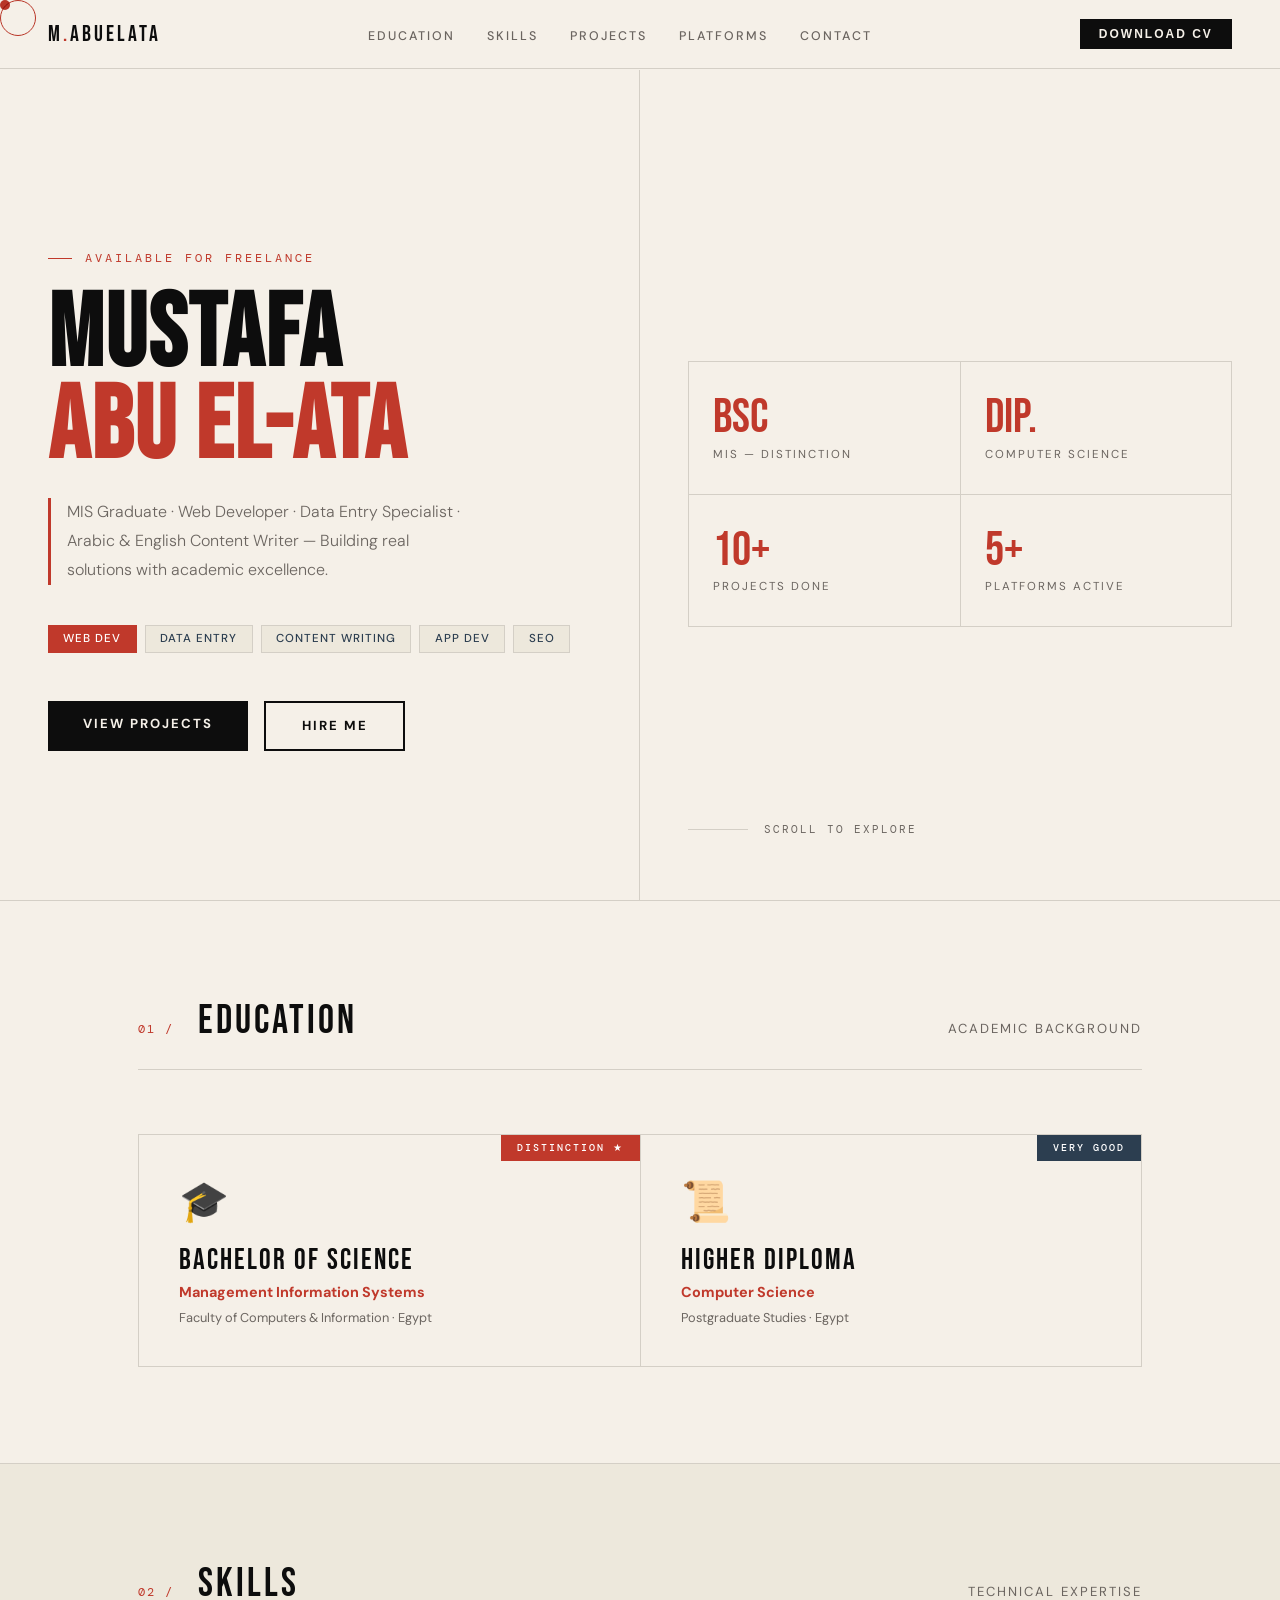
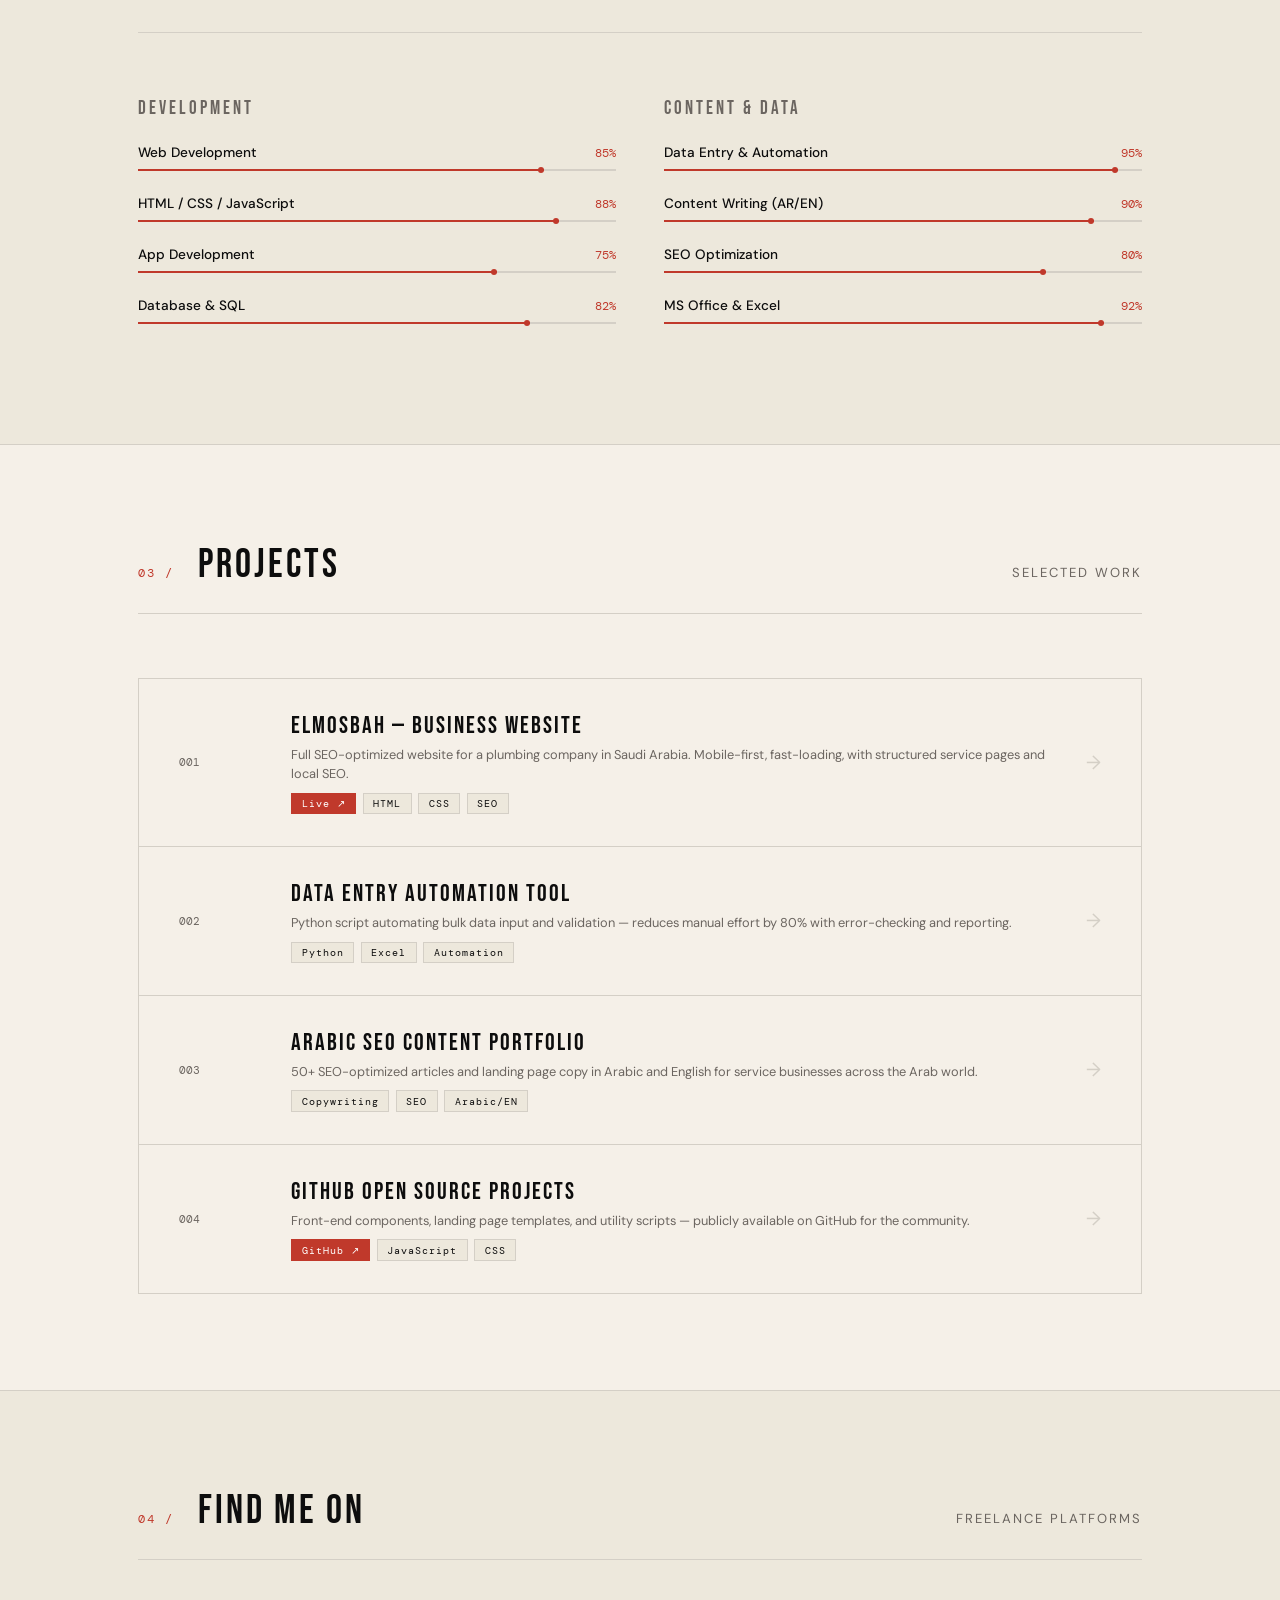
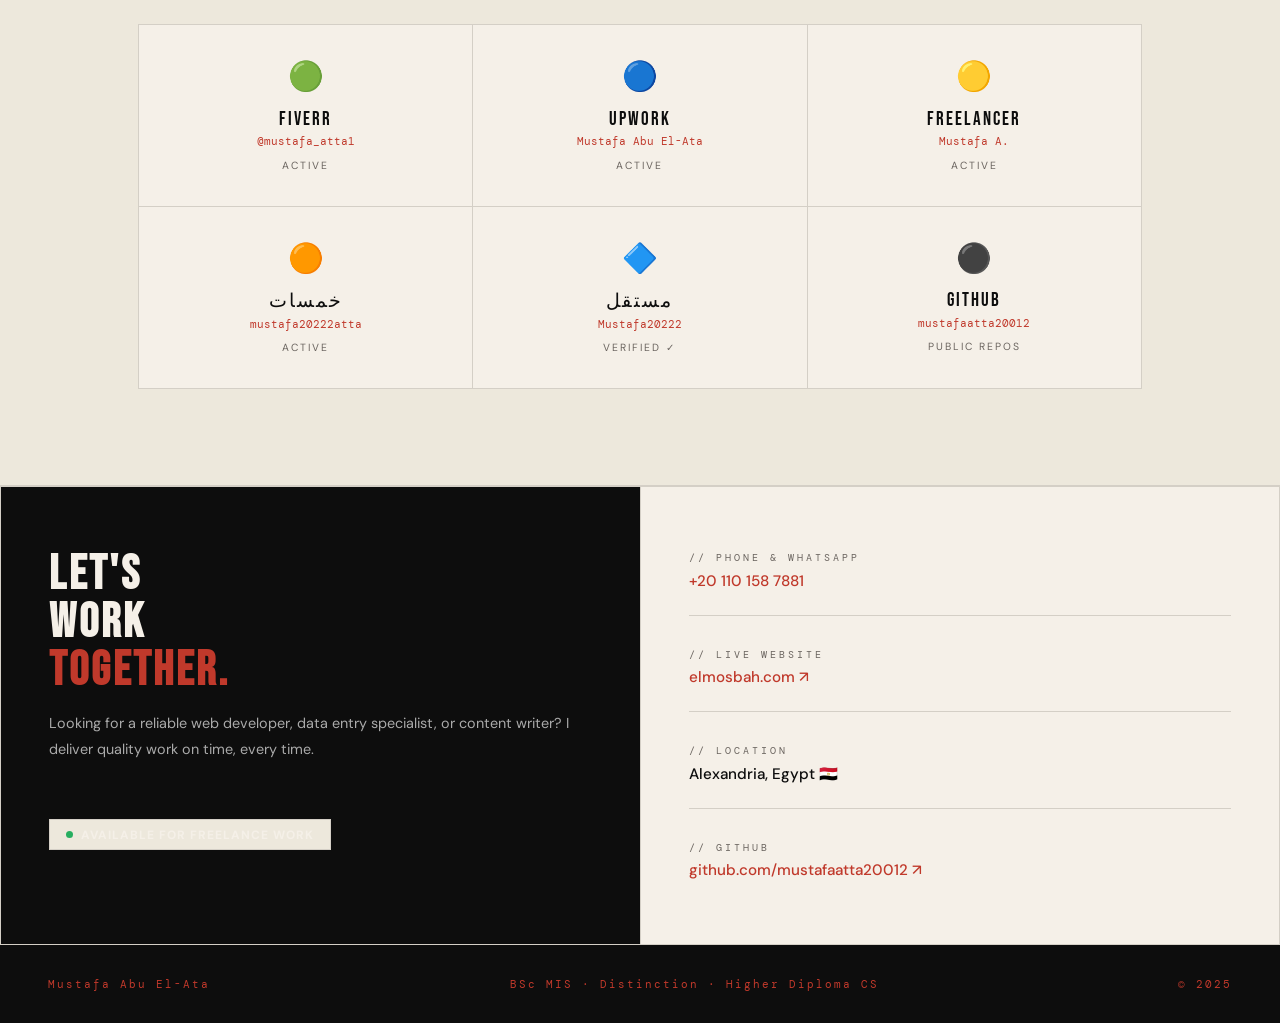
==== index.html @ 9eca4426 "mustafa_portfolio.html" ====
<!DOCTYPE html>
<html lang="en" dir="ltr">
<head>
<meta charset="UTF-8">
<meta name="viewport" content="width=device-width, initial-scale=1.0">
<link href="https://fonts.googleapis.com/css2?family=Bebas+Neue&family=DM+Sans:wght@300;400;500;700&family=DM+Mono:wght@400;500&display=swap" rel="stylesheet">
<style>
*{margin:0;padding:0;box-sizing:border-box}
:root{
  --ink:#0d0d0d;
  --paper:#f5f0e8;
  --cream:#ede8dc;
  --rust:#c0392b;
  --rust-dark:#96281b;
  --gold:#b8860b;
  --steel:#2c3e50;
  --muted:#6b6560;
  --border:#d4cfc6;
  --white:#ffffff;
}
html{scroll-behavior:smooth}
body{font-family:'DM Sans',sans-serif;background:var(--paper);color:var(--ink);cursor:none}

/* CUSTOM CURSOR */
.cursor{position:fixed;width:10px;height:10px;background:var(--rust);border-radius:50%;pointer-events:none;z-index:9999;transition:transform 0.1s;mix-blend-mode:multiply}
.cursor-ring{position:fixed;width:36px;height:36px;border:1.5px solid var(--rust);border-radius:50%;pointer-events:none;z-index:9998;transition:all 0.15s ease;mix-blend-mode:multiply}

/* NAV */
nav{position:fixed;top:0;left:0;right:0;z-index:100;padding:1.2rem 3rem;display:flex;justify-content:space-between;align-items:center;background:rgba(245,240,232,0.95);backdrop-filter:blur(8px);border-bottom:1px solid var(--border)}
.nav-logo{font-family:'Bebas Neue',sans-serif;font-size:1.4rem;letter-spacing:3px;color:var(--ink)}
.nav-logo span{color:var(--rust)}
.nav-links{display:flex;gap:2rem;list-style:none}
.nav-links a{font-size:0.78rem;font-weight:500;text-transform:uppercase;letter-spacing:2px;color:var(--muted);text-decoration:none;transition:color 0.2s}
.nav-links a:hover{color:var(--rust)}
.nav-cta{background:var(--ink);color:var(--paper);padding:0.5rem 1.2rem;font-size:0.75rem;font-weight:700;letter-spacing:2px;text-transform:uppercase;border:none;cursor:none;transition:background 0.2s}
.nav-cta:hover{background:var(--rust)}

/* HERO */
.hero{min-height:100vh;display:grid;grid-template-columns:1fr 1fr;position:relative;padding-top:70px}
.hero-left{padding:6rem 3rem 4rem;display:flex;flex-direction:column;justify-content:center;border-right:1px solid var(--border)}
.hero-eyebrow{font-family:'DM Mono',monospace;font-size:0.72rem;letter-spacing:3px;text-transform:uppercase;color:var(--rust);margin-bottom:1.5rem;display:flex;align-items:center;gap:0.8rem}
.hero-eyebrow::before{content:'';display:inline-block;width:24px;height:1px;background:var(--rust)}
.hero-name{font-family:'Bebas Neue',sans-serif;font-size:clamp(4rem,8vw,7rem);line-height:0.9;letter-spacing:2px;margin-bottom:1.5rem}
.hero-name .last{display:block;color:var(--rust)}
.hero-title{font-size:1rem;font-weight:300;color:var(--muted);line-height:1.8;max-width:420px;margin-bottom:2.5rem;border-left:3px solid var(--rust);padding-left:1rem}
.hero-tags{display:flex;gap:0.5rem;flex-wrap:wrap;margin-bottom:3rem}
.hero-tag-item{padding:0.35rem 0.9rem;border:1px solid var(--border);font-size:0.72rem;font-weight:500;letter-spacing:1px;text-transform:uppercase;color:var(--steel);background:var(--cream)}
.hero-tag-item.active{background:var(--rust);color:#fff;border-color:var(--rust)}
.hero-btns{display:flex;gap:1rem}
.btn-primary{background:var(--ink);color:var(--paper);padding:0.9rem 2.2rem;font-family:'DM Sans',sans-serif;font-weight:700;font-size:0.82rem;letter-spacing:2px;text-transform:uppercase;border:none;cursor:none;transition:all 0.2s;text-decoration:none;display:inline-block}
.btn-primary:hover{background:var(--rust)}
.btn-ghost{background:transparent;color:var(--ink);padding:0.9rem 2.2rem;font-family:'DM Sans',sans-serif;font-weight:700;font-size:0.82rem;letter-spacing:2px;text-transform:uppercase;border:2px solid var(--ink);cursor:none;transition:all 0.2s;text-decoration:none;display:inline-block}
.btn-ghost:hover{border-color:var(--rust);color:var(--rust)}

.hero-right{padding:6rem 3rem 4rem;display:flex;flex-direction:column;justify-content:space-between}
.hero-stats{display:grid;grid-template-columns:1fr 1fr;gap:1px;background:var(--border);border:1px solid var(--border)}
.stat-box{background:var(--paper);padding:2rem 1.5rem}
.stat-box:hover{background:var(--cream)}
.stat-big{font-family:'Bebas Neue',sans-serif;font-size:3rem;color:var(--rust);line-height:1}
.stat-desc{font-size:0.72rem;text-transform:uppercase;letter-spacing:2px;color:var(--muted);margin-top:0.3rem}
.hero-scroll{display:flex;align-items:center;gap:1rem;font-family:'DM Mono',monospace;font-size:0.7rem;letter-spacing:2px;text-transform:uppercase;color:var(--muted)}
.scroll-line{width:60px;height:1px;background:var(--border)}

/* SECTION BASE */
.section{padding:6rem 3rem;max-width:1100px;margin:0 auto}
.sec-header{display:flex;align-items:baseline;gap:1.5rem;margin-bottom:4rem;border-bottom:1px solid var(--border);padding-bottom:1.5rem}
.sec-num{font-family:'DM Mono',monospace;font-size:0.72rem;color:var(--rust);letter-spacing:2px}
.sec-title{font-family:'Bebas Neue',sans-serif;font-size:2.5rem;letter-spacing:3px}
.sec-sub{font-size:0.82rem;color:var(--muted);margin-left:auto;text-transform:uppercase;letter-spacing:2px}

/* EDUCATION */
.edu-row{display:grid;grid-template-columns:1fr 1fr;gap:1px;background:var(--border);border:1px solid var(--border)}
.edu-card{background:var(--paper);padding:2.5rem;position:relative;overflow:hidden;transition:background 0.3s}
.edu-card:hover{background:var(--cream)}
.edu-grade-badge{position:absolute;top:0;right:0;padding:0.4rem 1rem;font-family:'DM Mono',monospace;font-size:0.65rem;font-weight:500;letter-spacing:2px;text-transform:uppercase}
.edu-card.distinction .edu-grade-badge{background:var(--rust);color:#fff}
.edu-card.verygood .edu-grade-badge{background:var(--steel);color:#fff}
.edu-icon-big{font-size:2.5rem;margin-bottom:1rem;display:block}
.edu-degree-title{font-family:'Bebas Neue',sans-serif;font-size:1.8rem;letter-spacing:2px;margin-bottom:0.3rem}
.edu-field-name{color:var(--rust);font-weight:700;font-size:0.9rem;margin-bottom:0.5rem}
.edu-info{font-size:0.8rem;color:var(--muted)}

/* SKILLS */
.skills-container{display:grid;grid-template-columns:1fr 1fr;gap:3rem}
.skill-group-title{font-family:'Bebas Neue',sans-serif;font-size:1.2rem;letter-spacing:3px;color:var(--muted);margin-bottom:1.5rem}
.skill-item{margin-bottom:1.5rem}
.skill-meta{display:flex;justify-content:space-between;align-items:baseline;margin-bottom:0.5rem}
.skill-label{font-size:0.85rem;font-weight:500}
.skill-pct{font-family:'DM Mono',monospace;font-size:0.72rem;color:var(--rust)}
.skill-track{height:2px;background:var(--border);position:relative}
.skill-fill{height:100%;background:var(--rust);position:relative;transform-origin:left}
.skill-fill::after{content:'';position:absolute;right:0;top:50%;transform:translateY(-50%);width:6px;height:6px;background:var(--rust);border-radius:50%}

/* PROJECTS */
.projects-list{display:flex;flex-direction:column;gap:1px;background:var(--border);border:1px solid var(--border)}
.project-row{background:var(--paper);display:grid;grid-template-columns:80px 1fr auto;align-items:center;gap:2rem;padding:2rem 2.5rem;transition:background 0.2s;cursor:none}
.project-row:hover{background:var(--cream)}
.project-num{font-family:'DM Mono',monospace;font-size:0.7rem;color:var(--muted)}
.project-info{}
.project-name{font-family:'Bebas Neue',sans-serif;font-size:1.5rem;letter-spacing:2px;margin-bottom:0.3rem}
.project-desc{font-size:0.8rem;color:var(--muted);line-height:1.5}
.project-chips{display:flex;gap:0.4rem;flex-wrap:wrap;margin-top:0.6rem}
.chip{font-size:0.65rem;padding:0.2rem 0.6rem;background:var(--cream);border:1px solid var(--border);font-family:'DM Mono',monospace;letter-spacing:1px}
.chip.live{background:var(--rust);color:#fff;border-color:var(--rust)}
.project-arrow{font-size:1.2rem;color:var(--border);transition:color 0.2s}
.project-row:hover .project-arrow{color:var(--rust)}

/* PLATFORMS */
.platforms-grid{display:grid;grid-template-columns:repeat(3,1fr);gap:1px;background:var(--border);border:1px solid var(--border)}
.platform-item{background:var(--paper);padding:2rem;text-align:center;text-decoration:none;transition:background 0.2s;display:block}
.platform-item:hover{background:var(--rust)}
.platform-item:hover .platform-name,.platform-item:hover .platform-handle,.platform-item:hover .platform-tag{color:#fff}
.platform-emoji{font-size:1.8rem;display:block;margin-bottom:0.8rem}
.platform-name{font-family:'Bebas Neue',sans-serif;font-size:1.2rem;letter-spacing:2px;display:block;margin-bottom:0.2rem;color:var(--ink);transition:color 0.2s}
.platform-handle{font-family:'DM Mono',monospace;font-size:0.68rem;color:var(--rust);transition:color 0.2s;display:block;margin-bottom:0.3rem}
.platform-tag{font-size:0.65rem;text-transform:uppercase;letter-spacing:2px;color:var(--muted);transition:color 0.2s}

/* CONTACT */
.contact-wrapper{display:grid;grid-template-columns:1fr 1fr;gap:1px;background:var(--border);border:1px solid var(--border)}
.contact-left{background:var(--ink);color:var(--paper);padding:4rem 3rem}
.contact-left h2{font-family:'Bebas Neue',sans-serif;font-size:3rem;letter-spacing:3px;margin-bottom:1rem;line-height:1}
.contact-left h2 span{color:var(--rust)}
.contact-left p{font-size:0.9rem;color:#aaa;line-height:1.8;margin-bottom:2rem}
.contact-right{background:var(--paper);padding:4rem 3rem}
.contact-field{margin-bottom:2rem;border-bottom:1px solid var(--border);padding-bottom:1.5rem}
.contact-key{font-family:'DM Mono',monospace;font-size:0.65rem;letter-spacing:3px;text-transform:uppercase;color:var(--muted);margin-bottom:0.4rem}
.contact-val{font-size:0.95rem;font-weight:500}
.contact-val a{color:var(--rust);text-decoration:none}
.contact-val a:hover{text-decoration:underline}
.avail-badge{display:inline-flex;align-items:center;gap:0.5rem;background:var(--cream);border:1px solid var(--border);padding:0.4rem 1rem;font-size:0.75rem;font-weight:700;text-transform:uppercase;letter-spacing:1px;margin-top:1.5rem}
.avail-dot{width:7px;height:7px;background:#27ae60;border-radius:50%;animation:blink 1.5s infinite}
@keyframes blink{0%,100%{opacity:1}50%{opacity:0.3}}

footer{background:var(--ink);color:var(--paper);padding:2rem 3rem;display:flex;justify-content:space-between;align-items:center;font-family:'DM Mono',monospace;font-size:0.7rem;letter-spacing:2px}
footer span{color:var(--rust)}

/* ANIMATIONS */
@keyframes fadeUp{from{opacity:0;transform:translateY(30px)}to{opacity:1;transform:translateY(0)}}
.hero-eyebrow{animation:fadeUp 0.6s 0.1s both}
.hero-name{animation:fadeUp 0.6s 0.2s both}
.hero-title{animation:fadeUp 0.6s 0.3s both}
.hero-tags{animation:fadeUp 0.6s 0.4s both}
.hero-btns{animation:fadeUp 0.6s 0.5s both}
</style>
</head>
<body>

<div class="cursor" id="cursor"></div>
<div class="cursor-ring" id="cursorRing"></div>

<nav>
  <div class="nav-logo">M<span>.</span>ABUELATA</div>
  <ul class="nav-links">
    <li><a href="#education">Education</a></li>
    <li><a href="#skills">Skills</a></li>
    <li><a href="#projects">Projects</a></li>
    <li><a href="#platforms">Platforms</a></li>
    <li><a href="#contact">Contact</a></li>
  </ul>
  <button class="nav-cta" onclick="sendPrompt('احفظ البورتفوليو كملف HTML جاهز للنشر')">Download CV</button>
</nav>

<!-- HERO -->
<section class="hero" id="about">
  <div class="hero-left">
    <div class="hero-eyebrow">Available for Freelance</div>
    <h1 class="hero-name">
      Mustafa<span class="last">Abu El-Ata</span>
    </h1>
    <p class="hero-title">
      MIS Graduate · Web Developer · Data Entry Specialist · Arabic & English Content Writer — Building real solutions with academic excellence.
    </p>
    <div class="hero-tags">
      <span class="hero-tag-item active">Web Dev</span>
      <span class="hero-tag-item">Data Entry</span>
      <span class="hero-tag-item">Content Writing</span>
      <span class="hero-tag-item">App Dev</span>
      <span class="hero-tag-item">SEO</span>
    </div>
    <div class="hero-btns">
      <a href="#projects" class="btn-primary">View Projects</a>
      <a href="#contact" class="btn-ghost">Hire Me</a>
    </div>
  </div>
  <div class="hero-right">
    <div></div>
    <div class="hero-stats">
      <div class="stat-box">
        <div class="stat-big">BSc</div>
        <div class="stat-desc">MIS — Distinction</div>
      </div>
      <div class="stat-box">
        <div class="stat-big">Dip.</div>
        <div class="stat-desc">Computer Science</div>
      </div>
      <div class="stat-box">
        <div class="stat-big">10+</div>
        <div class="stat-desc">Projects Done</div>
      </div>
      <div class="stat-box">
        <div class="stat-big">5+</div>
        <div class="stat-desc">Platforms Active</div>
      </div>
    </div>
    <div class="hero-scroll">
      <div class="scroll-line"></div>
      Scroll to explore
    </div>
  </div>
</section>

<!-- EDUCATION -->
<div style="border-top:1px solid var(--border)">
<section class="section" id="education">
  <div class="sec-header">
    <span class="sec-num">01 /</span>
    <span class="sec-title">Education</span>
    <span class="sec-sub">Academic Background</span>
  </div>
  <div class="edu-row">
    <div class="edu-card distinction">
      <span class="edu-grade-badge">Distinction ★</span>
      <span class="edu-icon-big">🎓</span>
      <div class="edu-degree-title">Bachelor of Science</div>
      <div class="edu-field-name">Management Information Systems</div>
      <div class="edu-info">Faculty of Computers & Information · Egypt</div>
    </div>
    <div class="edu-card verygood">
      <span class="edu-grade-badge">Very Good</span>
      <span class="edu-icon-big">📜</span>
      <div class="edu-degree-title">Higher Diploma</div>
      <div class="edu-field-name">Computer Science</div>
      <div class="edu-info">Postgraduate Studies · Egypt</div>
    </div>
  </div>
</section>
</div>

<!-- SKILLS -->
<div style="border-top:1px solid var(--border);background:var(--cream)">
<section class="section" id="skills">
  <div class="sec-header">
    <span class="sec-num">02 /</span>
    <span class="sec-title">Skills</span>
    <span class="sec-sub">Technical Expertise</span>
  </div>
  <div class="skills-container">
    <div>
      <div class="skill-group-title">Development</div>
      <div class="skill-item"><div class="skill-meta"><span class="skill-label">Web Development</span><span class="skill-pct">85%</span></div><div class="skill-track"><div class="skill-fill" style="width:85%"></div></div></div>
      <div class="skill-item"><div class="skill-meta"><span class="skill-label">HTML / CSS / JavaScript</span><span class="skill-pct">88%</span></div><div class="skill-track"><div class="skill-fill" style="width:88%"></div></div></div>
      <div class="skill-item"><div class="skill-meta"><span class="skill-label">App Development</span><span class="skill-pct">75%</span></div><div class="skill-track"><div class="skill-fill" style="width:75%"></div></div></div>
      <div class="skill-item"><div class="skill-meta"><span class="skill-label">Database & SQL</span><span class="skill-pct">82%</span></div><div class="skill-track"><div class="skill-fill" style="width:82%"></div></div></div>
    </div>
    <div>
      <div class="skill-group-title">Content & Data</div>
      <div class="skill-item"><div class="skill-meta"><span class="skill-label">Data Entry & Automation</span><span class="skill-pct">95%</span></div><div class="skill-track"><div class="skill-fill" style="width:95%"></div></div></div>
      <div class="skill-item"><div class="skill-meta"><span class="skill-label">Content Writing (AR/EN)</span><span class="skill-pct">90%</span></div><div class="skill-track"><div class="skill-fill" style="width:90%"></div></div></div>
      <div class="skill-item"><div class="skill-meta"><span class="skill-label">SEO Optimization</span><span class="skill-pct">80%</span></div><div class="skill-track"><div class="skill-fill" style="width:80%"></div></div></div>
      <div class="skill-item"><div class="skill-meta"><span class="skill-label">MS Office & Excel</span><span class="skill-pct">92%</span></div><div class="skill-track"><div class="skill-fill" style="width:92%"></div></div></div>
    </div>
  </div>
</section>
</div>

<!-- PROJECTS -->
<div style="border-top:1px solid var(--border)">
<section class="section" id="projects">
  <div class="sec-header">
    <span class="sec-num">03 /</span>
    <span class="sec-title">Projects</span>
    <span class="sec-sub">Selected Work</span>
  </div>
  <div class="projects-list">
    <div class="project-row">
      <span class="project-num">001</span>
      <div class="project-info">
        <div class="project-name">ElMosbah — Business Website</div>
        <div class="project-desc">Full SEO-optimized website for a plumbing company in Saudi Arabia. Mobile-first, fast-loading, with structured service pages and local SEO.</div>
        <div class="project-chips"><span class="chip live">Live ↗</span><span class="chip">HTML</span><span class="chip">CSS</span><span class="chip">SEO</span></div>
      </div>
      <span class="project-arrow">→</span>
    </div>
    <div class="project-row">
      <span class="project-num">002</span>
      <div class="project-info">
        <div class="project-name">Data Entry Automation Tool</div>
        <div class="project-desc">Python script automating bulk data input and validation — reduces manual effort by 80% with error-checking and reporting.</div>
        <div class="project-chips"><span class="chip">Python</span><span class="chip">Excel</span><span class="chip">Automation</span></div>
      </div>
      <span class="project-arrow">→</span>
    </div>
    <div class="project-row">
      <span class="project-num">003</span>
      <div class="project-info">
        <div class="project-name">Arabic SEO Content Portfolio</div>
        <div class="project-desc">50+ SEO-optimized articles and landing page copy in Arabic and English for service businesses across the Arab world.</div>
        <div class="project-chips"><span class="chip">Copywriting</span><span class="chip">SEO</span><span class="chip">Arabic/EN</span></div>
      </div>
      <span class="project-arrow">→</span>
    </div>
    <div class="project-row">
      <span class="project-num">004</span>
      <div class="project-info">
        <div class="project-name">GitHub Open Source Projects</div>
        <div class="project-desc">Front-end components, landing page templates, and utility scripts — publicly available on GitHub for the community.</div>
        <div class="project-chips"><span class="chip live">GitHub ↗</span><span class="chip">JavaScript</span><span class="chip">CSS</span></div>
      </div>
      <span class="project-arrow">→</span>
    </div>
  </div>
</section>
</div>

<!-- PLATFORMS -->
<div style="border-top:1px solid var(--border);background:var(--cream)">
<section class="section" id="platforms">
  <div class="sec-header">
    <span class="sec-num">04 /</span>
    <span class="sec-title">Find Me On</span>
    <span class="sec-sub">Freelance Platforms</span>
  </div>
  <div class="platforms-grid">
    <a href="https://www.fiverr.com/mustafa_atta1" target="_blank" class="platform-item">
      <span class="platform-emoji">🟢</span>
      <span class="platform-name">Fiverr</span>
      <span class="platform-handle">@mustafa_atta1</span>
      <span class="platform-tag">Active</span>
    </a>
    <a href="https://www.upwork.com" target="_blank" class="platform-item">
      <span class="platform-emoji">🔵</span>
      <span class="platform-name">Upwork</span>
      <span class="platform-handle">Mustafa Abu El-Ata</span>
      <span class="platform-tag">Active</span>
    </a>
    <a href="https://www.freelancer.com" target="_blank" class="platform-item">
      <span class="platform-emoji">🟡</span>
      <span class="platform-name">Freelancer</span>
      <span class="platform-handle">Mustafa A.</span>
      <span class="platform-tag">Active</span>
    </a>
    <a href="https://khamsat.com/user/mustafa20222atta" target="_blank" class="platform-item">
      <span class="platform-emoji">🟠</span>
      <span class="platform-name">خمسات</span>
      <span class="platform-handle">mustafa20222atta</span>
      <span class="platform-tag">Active</span>
    </a>
    <a href="https://mostaql.com/u/Mustafa20222" target="_blank" class="platform-item">
      <span class="platform-emoji">🔷</span>
      <span class="platform-name">مستقل</span>
      <span class="platform-handle">Mustafa20222</span>
      <span class="platform-tag">Verified ✓</span>
    </a>
    <a href="https://github.com/mustafaatta20012" target="_blank" class="platform-item">
      <span class="platform-emoji">⚫</span>
      <span class="platform-name">GitHub</span>
      <span class="platform-handle">mustafaatta20012</span>
      <span class="platform-tag">Public Repos</span>
    </a>
  </div>
</section>
</div>

<!-- CONTACT -->
<div style="border-top:1px solid var(--border)" id="contact">
  <div class="contact-wrapper">
    <div class="contact-left">
      <h2>Let's<br>Work<br><span>Together.</span></h2>
      <p>Looking for a reliable web developer, data entry specialist, or content writer? I deliver quality work on time, every time.</p>
      <div class="avail-badge"><span class="avail-dot"></span> Available for freelance work</div>
    </div>
    <div class="contact-right">
      <div class="contact-field">
        <div class="contact-key">// Phone & WhatsApp</div>
        <div class="contact-val"><a href="tel:+201101587881">+20 110 158 7881</a></div>
      </div>
      <div class="contact-field">
        <div class="contact-key">// Live Website</div>
        <div class="contact-val"><a href="https://elmosbah.com" target="_blank">elmosbah.com ↗</a></div>
      </div>
      <div class="contact-field">
        <div class="contact-key">// Location</div>
        <div class="contact-val">Alexandria, Egypt 🇪🇬</div>
      </div>
      <div class="contact-field" style="border:none;margin-bottom:0;padding-bottom:0">
        <div class="contact-key">// GitHub</div>
        <div class="contact-val"><a href="https://github.com/mustafaatta20012" target="_blank">github.com/mustafaatta20012 ↗</a></div>
      </div>
    </div>
  </div>
</div>

<footer>
  <span>Mustafa Abu El-Ata</span>
  <span>BSc MIS <span style="color:var(--rust)">·</span> Distinction <span style="color:var(--rust)">·</span> Higher Diploma CS</span>
  <span>© 2025</span>
</footer>

<script>
const cursor = document.getElementById('cursor');
const ring = document.getElementById('cursorRing');
document.addEventListener('mousemove', e => {
  cursor.style.left = e.clientX - 5 + 'px';
  cursor.style.top = e.clientY - 5 + 'px';
  ring.style.left = e.clientX - 18 + 'px';
  ring.style.top = e.clientY - 18 + 'px';
});
document.querySelectorAll('a,button,.project-row,.platform-item,.edu-card').forEach(el => {
  el.addEventListener('mouseenter', () => {
    cursor.style.transform = 'scale(2)';
    ring.style.transform = 'scale(1.5)';
    ring.style.borderColor = 'var(--rust)';
  });
  el.addEventListener('mouseleave', () => {
    cursor.style.transform = 'scale(1)';
    ring.style.transform = 'scale(1)';
    ring.style.borderColor = 'var(--rust)';
  });
});
</script>
</body>
</html>
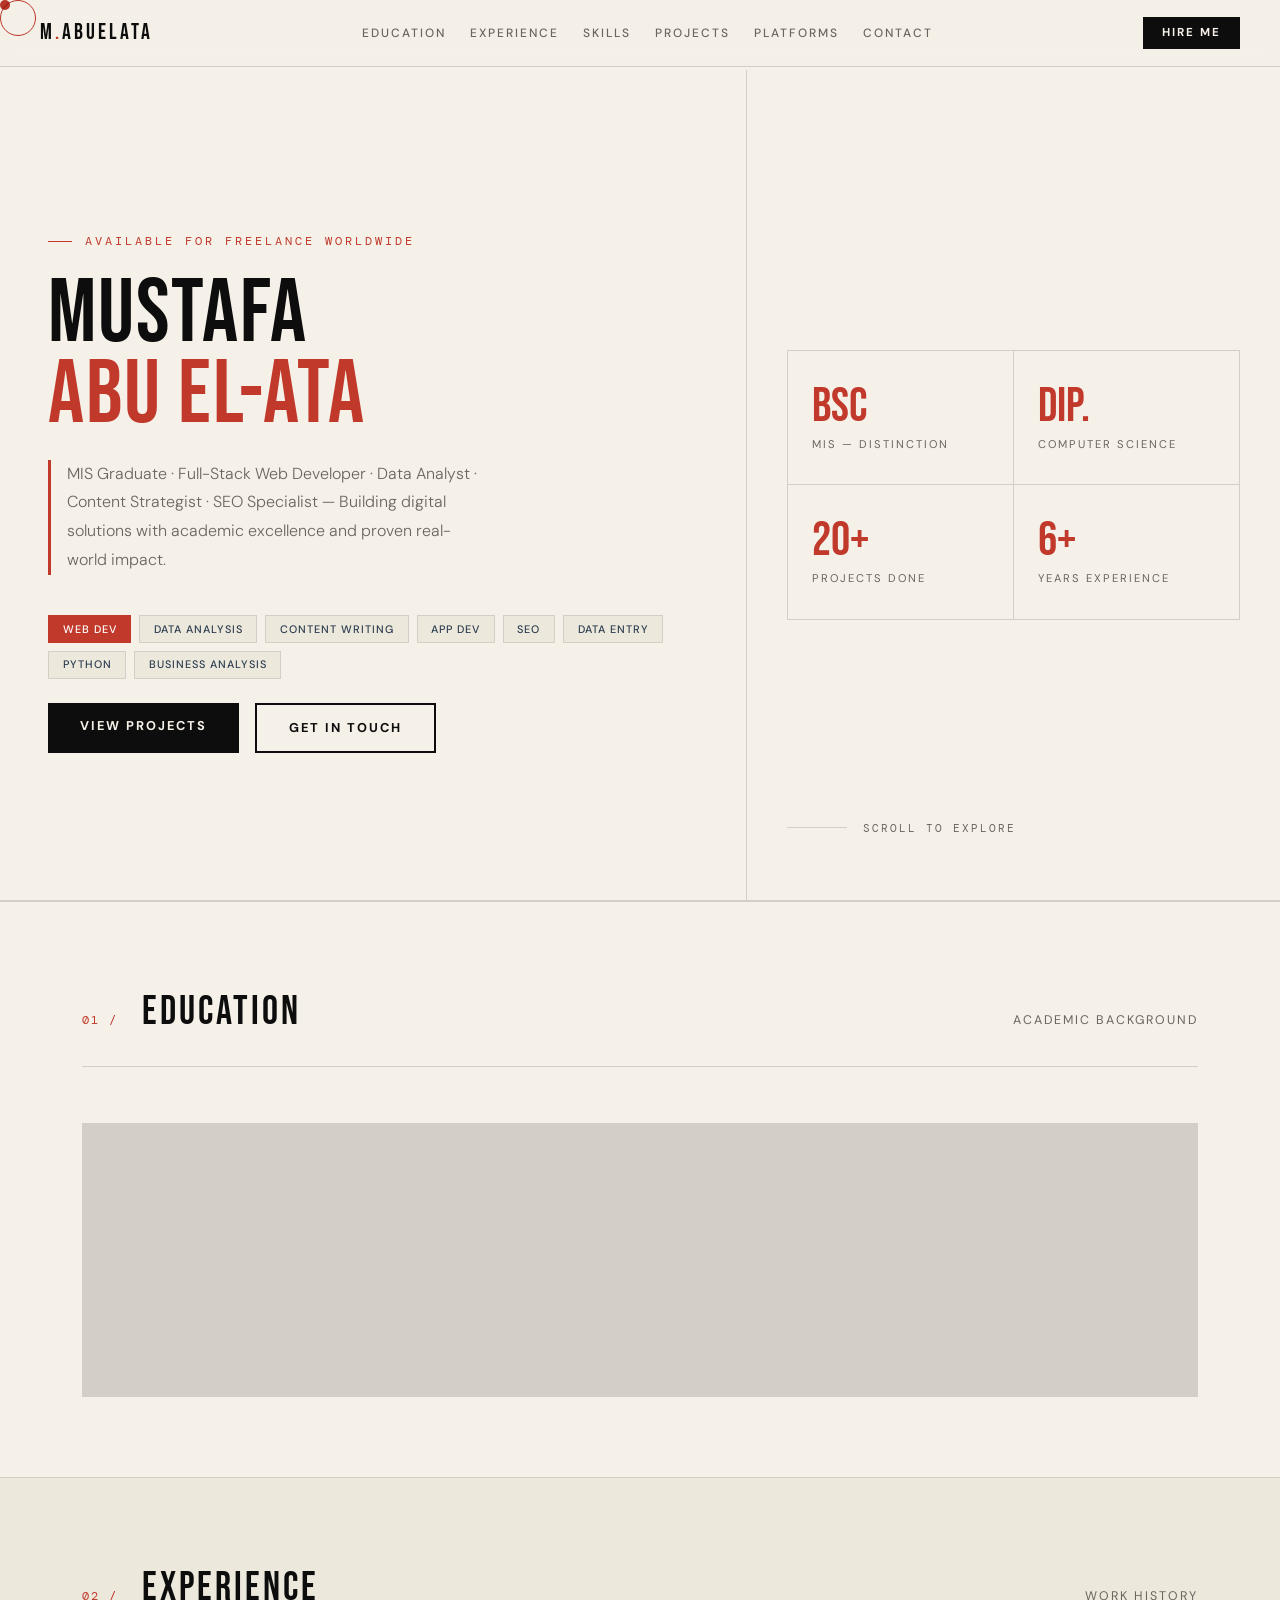
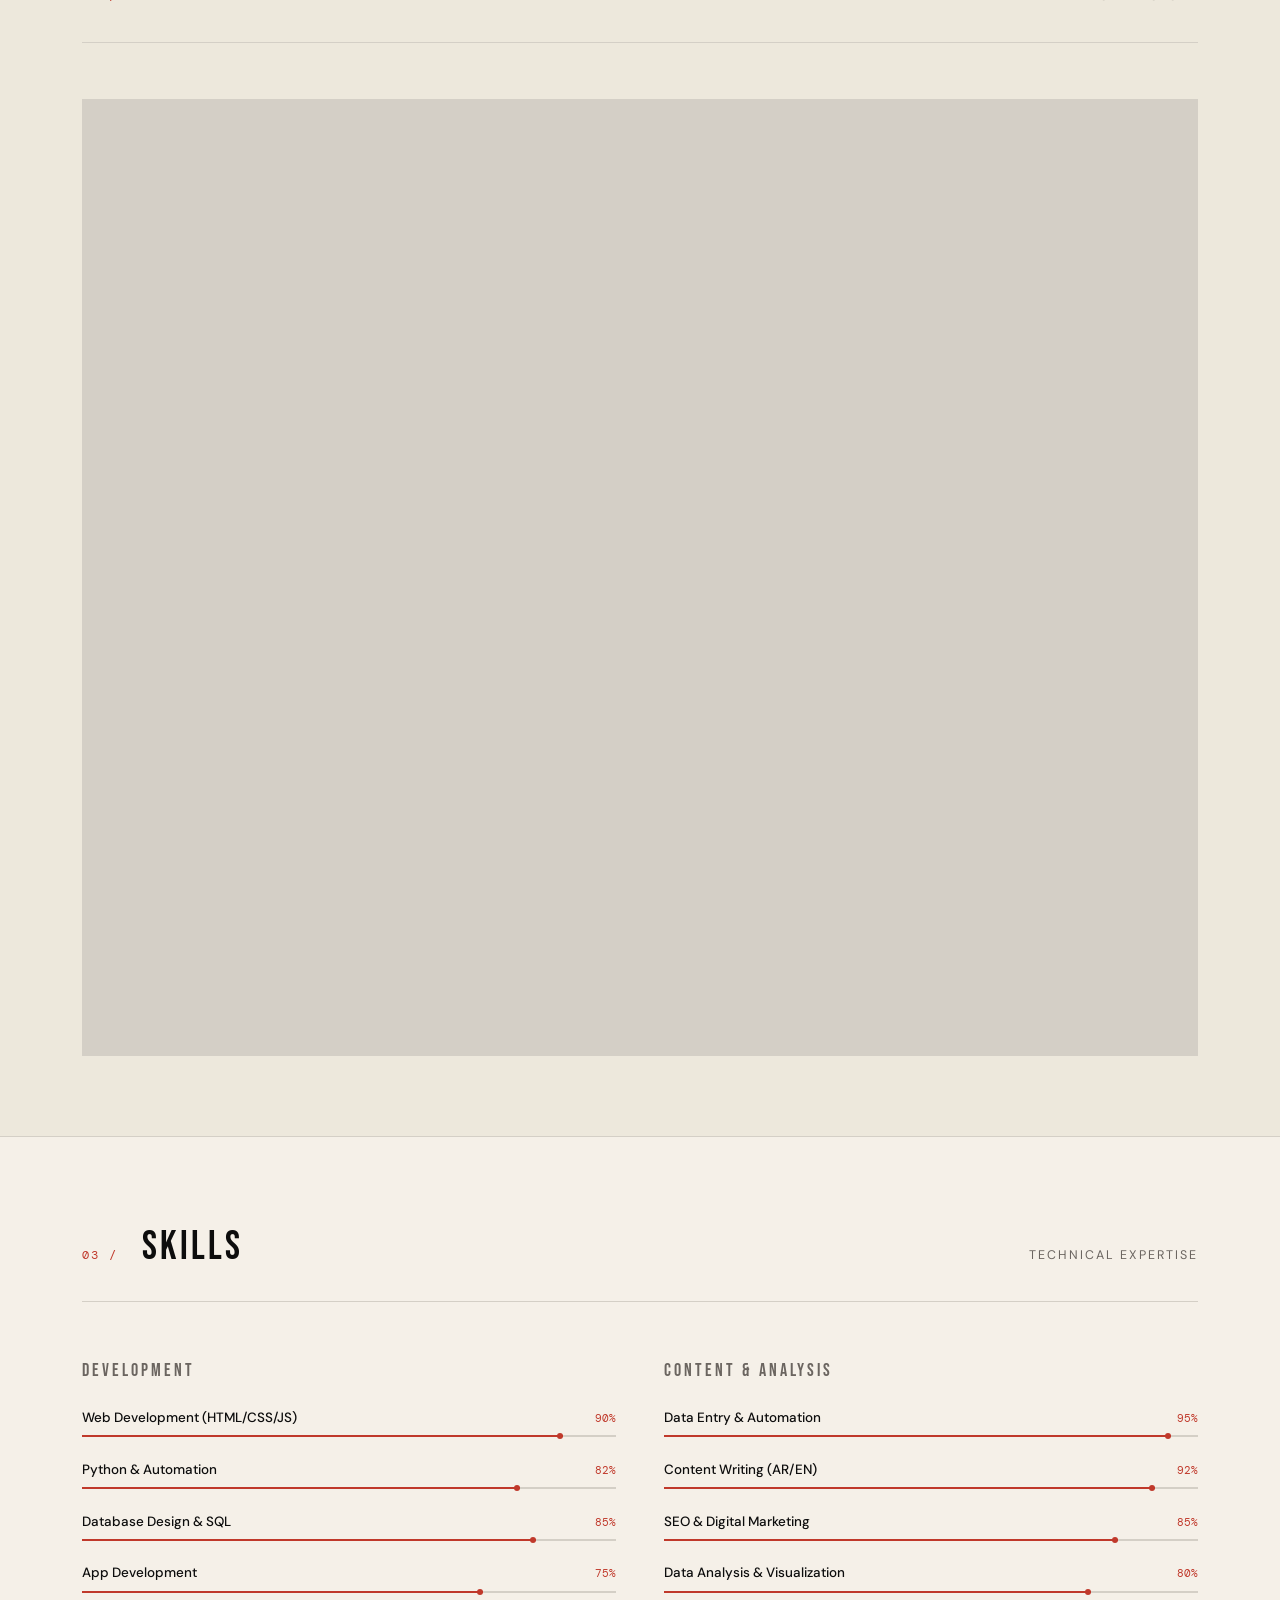
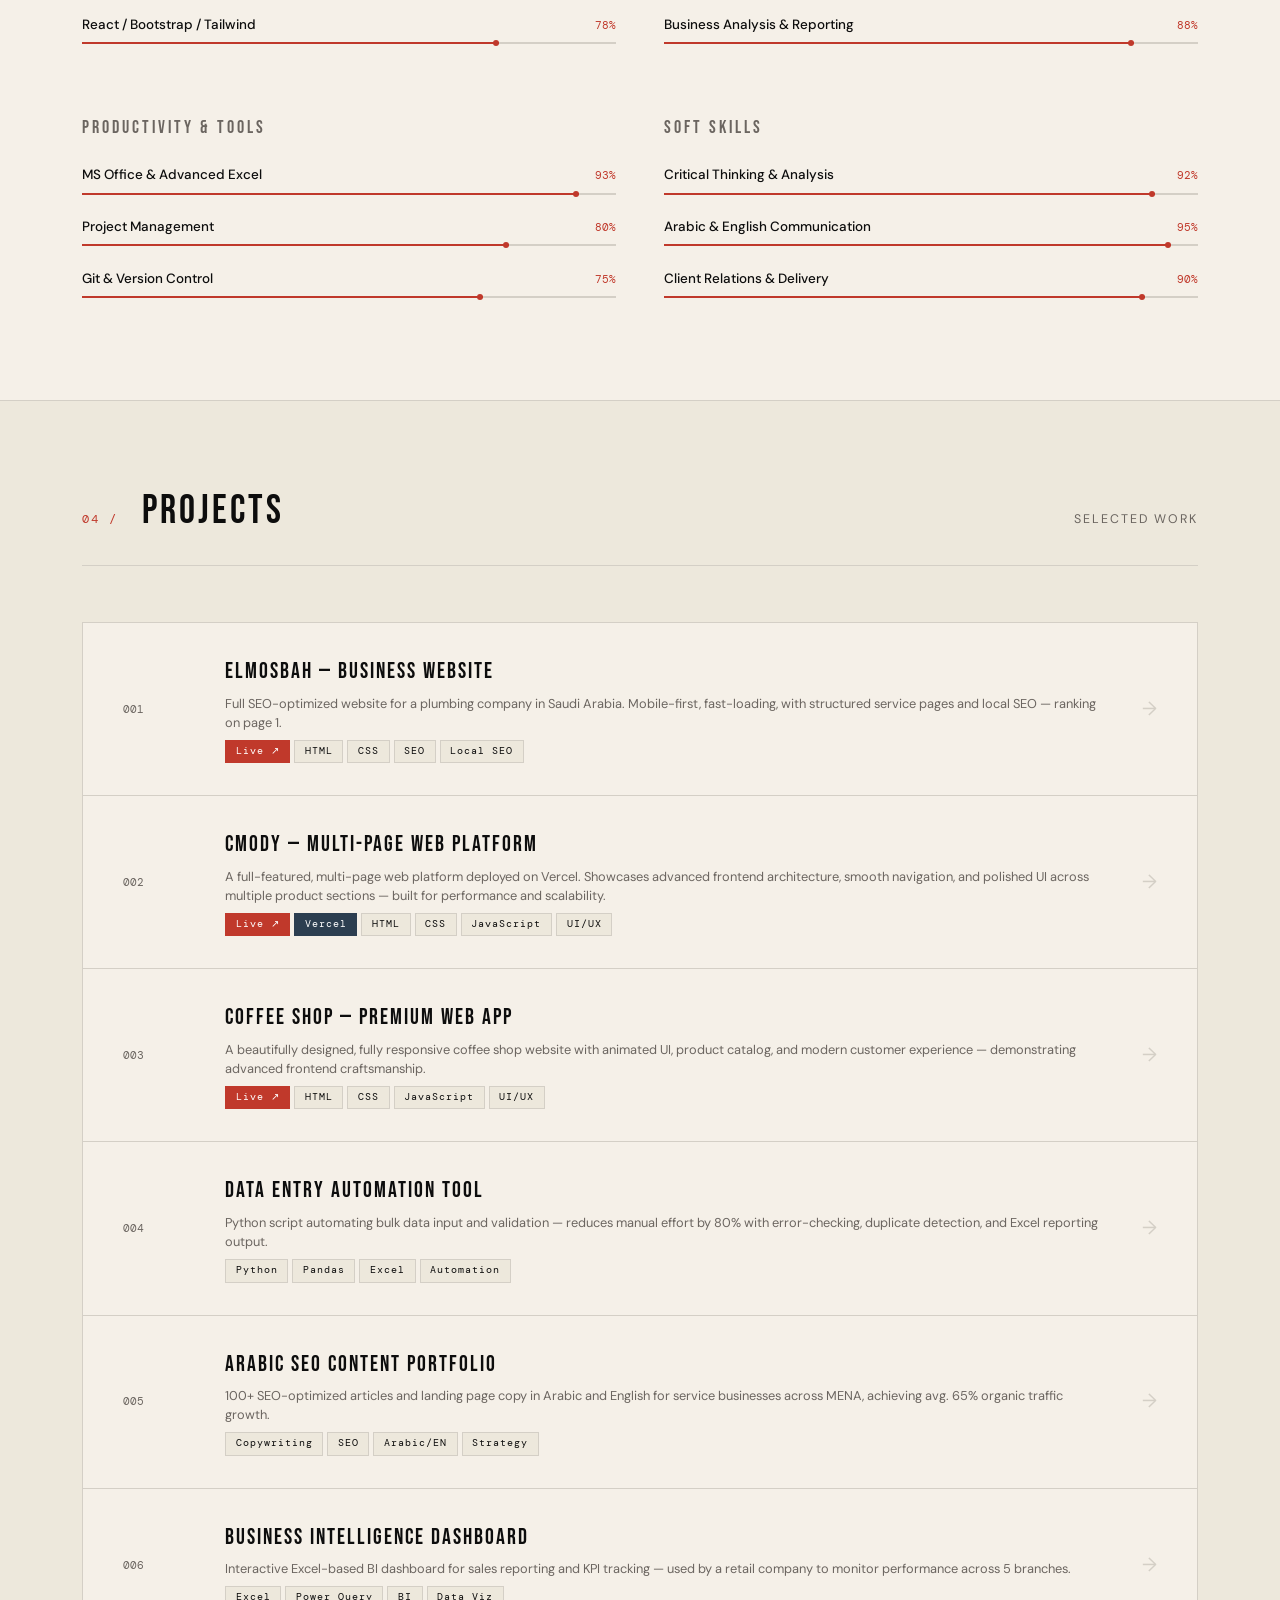
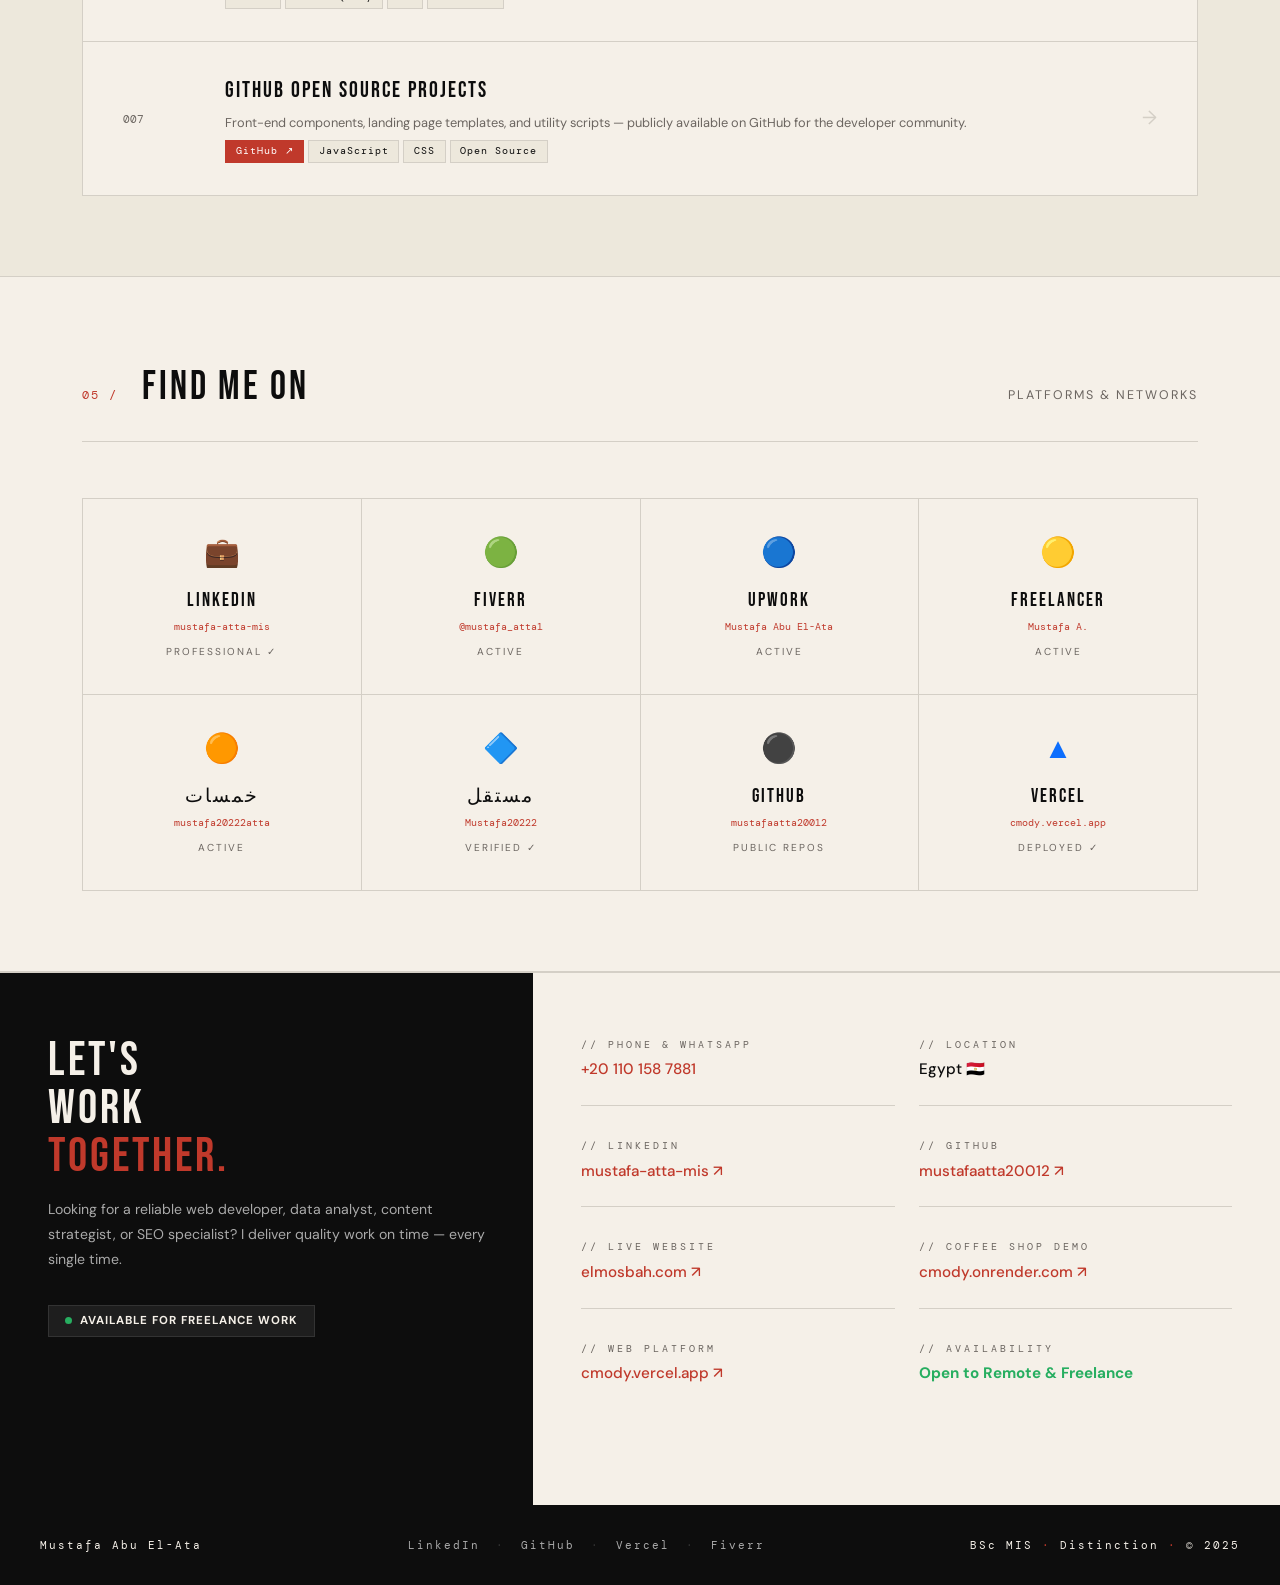
==== commit e46e140a: "My project files" ====
--- a/index.html
+++ b/index.html
@@ -3,144 +3,176 @@
 <head>
 <meta charset="UTF-8">
 <meta name="viewport" content="width=device-width, initial-scale=1.0">
-<link href="https://fonts.googleapis.com/css2?family=Bebas+Neue&family=DM+Sans:wght@300;400;500;700&family=DM+Mono:wght@400;500&display=swap" rel="stylesheet">
+<title>Mustafa Abu El-Ata | MIS Developer & Digital Specialist</title>
+<link href="https://cdn.jsdelivr.net/npm/bootstrap@5.3.3/dist/css/bootstrap.min.css" rel="stylesheet">
+<link href="https://fonts.googleapis.com/css2?family=Bebas+Neue&family=DM+Sans:ital,wght@0,300;0,400;0,500;0,700;1,300&family=DM+Mono:wght@400;500&display=swap" rel="stylesheet">
+<link href="https://cdn.jsdelivr.net/npm/bootstrap-icons@1.11.3/font/bootstrap-icons.min.css" rel="stylesheet">
 <style>
-*{margin:0;padding:0;box-sizing:border-box}
-:root{
-  --ink:#0d0d0d;
-  --paper:#f5f0e8;
-  --cream:#ede8dc;
-  --rust:#c0392b;
-  --rust-dark:#96281b;
-  --gold:#b8860b;
-  --steel:#2c3e50;
-  --muted:#6b6560;
-  --border:#d4cfc6;
-  --white:#ffffff;
+:root {
+  --ink: #0d0d0d;
+  --paper: #f5f0e8;
+  --cream: #ede8dc;
+  --rust: #c0392b;
+  --rust-dark: #96281b;
+  --gold: #b8860b;
+  --steel: #2c3e50;
+  --muted: #6b6560;
+  --border: #d4cfc6;
 }
-html{scroll-behavior:smooth}
-body{font-family:'DM Sans',sans-serif;background:var(--paper);color:var(--ink);cursor:none}
-
-/* CUSTOM CURSOR */
-.cursor{position:fixed;width:10px;height:10px;background:var(--rust);border-radius:50%;pointer-events:none;z-index:9999;transition:transform 0.1s;mix-blend-mode:multiply}
-.cursor-ring{position:fixed;width:36px;height:36px;border:1.5px solid var(--rust);border-radius:50%;pointer-events:none;z-index:9998;transition:all 0.15s ease;mix-blend-mode:multiply}
+
+* { box-sizing: border-box; }
+html { scroll-behavior: smooth; }
+body { font-family: 'DM Sans', sans-serif; background: var(--paper); color: var(--ink); cursor: none; }
+
+/* CURSOR */
+.cursor { position: fixed; width: 10px; height: 10px; background: var(--rust); border-radius: 50%; pointer-events: none; z-index: 9999; transition: transform 0.1s; mix-blend-mode: multiply; }
+.cursor-ring { position: fixed; width: 36px; height: 36px; border: 1.5px solid var(--rust); border-radius: 50%; pointer-events: none; z-index: 9998; transition: all 0.15s ease; mix-blend-mode: multiply; }
 
 /* NAV */
-nav{position:fixed;top:0;left:0;right:0;z-index:100;padding:1.2rem 3rem;display:flex;justify-content:space-between;align-items:center;background:rgba(245,240,232,0.95);backdrop-filter:blur(8px);border-bottom:1px solid var(--border)}
-.nav-logo{font-family:'Bebas Neue',sans-serif;font-size:1.4rem;letter-spacing:3px;color:var(--ink)}
-.nav-logo span{color:var(--rust)}
-.nav-links{display:flex;gap:2rem;list-style:none}
-.nav-links a{font-size:0.78rem;font-weight:500;text-transform:uppercase;letter-spacing:2px;color:var(--muted);text-decoration:none;transition:color 0.2s}
-.nav-links a:hover{color:var(--rust)}
-.nav-cta{background:var(--ink);color:var(--paper);padding:0.5rem 1.2rem;font-size:0.75rem;font-weight:700;letter-spacing:2px;text-transform:uppercase;border:none;cursor:none;transition:background 0.2s}
-.nav-cta:hover{background:var(--rust)}
+nav { position: fixed; top: 0; left: 0; right: 0; z-index: 100; padding: 1rem 2.5rem; background: rgba(245,240,232,0.96); backdrop-filter: blur(8px); border-bottom: 1px solid var(--border); }
+.nav-logo { font-family: 'Bebas Neue', sans-serif; font-size: 1.4rem; letter-spacing: 3px; color: var(--ink); text-decoration: none; }
+.nav-logo span { color: var(--rust); }
+.nav-links a { font-size: 0.75rem; font-weight: 500; text-transform: uppercase; letter-spacing: 2px; color: var(--muted); text-decoration: none; transition: color 0.2s; }
+.nav-links a:hover { color: var(--rust); }
+.btn-nav { background: var(--ink); color: var(--paper) !important; padding: 0.45rem 1.2rem; font-size: 0.72rem; font-weight: 700; letter-spacing: 2px; text-transform: uppercase; border: none; cursor: none; transition: background 0.2s; text-decoration: none; }
+.btn-nav:hover { background: var(--rust); }
 
 /* HERO */
-.hero{min-height:100vh;display:grid;grid-template-columns:1fr 1fr;position:relative;padding-top:70px}
-.hero-left{padding:6rem 3rem 4rem;display:flex;flex-direction:column;justify-content:center;border-right:1px solid var(--border)}
-.hero-eyebrow{font-family:'DM Mono',monospace;font-size:0.72rem;letter-spacing:3px;text-transform:uppercase;color:var(--rust);margin-bottom:1.5rem;display:flex;align-items:center;gap:0.8rem}
-.hero-eyebrow::before{content:'';display:inline-block;width:24px;height:1px;background:var(--rust)}
-.hero-name{font-family:'Bebas Neue',sans-serif;font-size:clamp(4rem,8vw,7rem);line-height:0.9;letter-spacing:2px;margin-bottom:1.5rem}
-.hero-name .last{display:block;color:var(--rust)}
-.hero-title{font-size:1rem;font-weight:300;color:var(--muted);line-height:1.8;max-width:420px;margin-bottom:2.5rem;border-left:3px solid var(--rust);padding-left:1rem}
-.hero-tags{display:flex;gap:0.5rem;flex-wrap:wrap;margin-bottom:3rem}
-.hero-tag-item{padding:0.35rem 0.9rem;border:1px solid var(--border);font-size:0.72rem;font-weight:500;letter-spacing:1px;text-transform:uppercase;color:var(--steel);background:var(--cream)}
-.hero-tag-item.active{background:var(--rust);color:#fff;border-color:var(--rust)}
-.hero-btns{display:flex;gap:1rem}
-.btn-primary{background:var(--ink);color:var(--paper);padding:0.9rem 2.2rem;font-family:'DM Sans',sans-serif;font-weight:700;font-size:0.82rem;letter-spacing:2px;text-transform:uppercase;border:none;cursor:none;transition:all 0.2s;text-decoration:none;display:inline-block}
-.btn-primary:hover{background:var(--rust)}
-.btn-ghost{background:transparent;color:var(--ink);padding:0.9rem 2.2rem;font-family:'DM Sans',sans-serif;font-weight:700;font-size:0.82rem;letter-spacing:2px;text-transform:uppercase;border:2px solid var(--ink);cursor:none;transition:all 0.2s;text-decoration:none;display:inline-block}
-.btn-ghost:hover{border-color:var(--rust);color:var(--rust)}
-
-.hero-right{padding:6rem 3rem 4rem;display:flex;flex-direction:column;justify-content:space-between}
-.hero-stats{display:grid;grid-template-columns:1fr 1fr;gap:1px;background:var(--border);border:1px solid var(--border)}
-.stat-box{background:var(--paper);padding:2rem 1.5rem}
-.stat-box:hover{background:var(--cream)}
-.stat-big{font-family:'Bebas Neue',sans-serif;font-size:3rem;color:var(--rust);line-height:1}
-.stat-desc{font-size:0.72rem;text-transform:uppercase;letter-spacing:2px;color:var(--muted);margin-top:0.3rem}
-.hero-scroll{display:flex;align-items:center;gap:1rem;font-family:'DM Mono',monospace;font-size:0.7rem;letter-spacing:2px;text-transform:uppercase;color:var(--muted)}
-.scroll-line{width:60px;height:1px;background:var(--border)}
-
-/* SECTION BASE */
-.section{padding:6rem 3rem;max-width:1100px;margin:0 auto}
-.sec-header{display:flex;align-items:baseline;gap:1.5rem;margin-bottom:4rem;border-bottom:1px solid var(--border);padding-bottom:1.5rem}
-.sec-num{font-family:'DM Mono',monospace;font-size:0.72rem;color:var(--rust);letter-spacing:2px}
-.sec-title{font-family:'Bebas Neue',sans-serif;font-size:2.5rem;letter-spacing:3px}
-.sec-sub{font-size:0.82rem;color:var(--muted);margin-left:auto;text-transform:uppercase;letter-spacing:2px}
-
-/* EDUCATION */
-.edu-row{display:grid;grid-template-columns:1fr 1fr;gap:1px;background:var(--border);border:1px solid var(--border)}
-.edu-card{background:var(--paper);padding:2.5rem;position:relative;overflow:hidden;transition:background 0.3s}
-.edu-card:hover{background:var(--cream)}
-.edu-grade-badge{position:absolute;top:0;right:0;padding:0.4rem 1rem;font-family:'DM Mono',monospace;font-size:0.65rem;font-weight:500;letter-spacing:2px;text-transform:uppercase}
-.edu-card.distinction .edu-grade-badge{background:var(--rust);color:#fff}
-.edu-card.verygood .edu-grade-badge{background:var(--steel);color:#fff}
-.edu-icon-big{font-size:2.5rem;margin-bottom:1rem;display:block}
-.edu-degree-title{font-family:'Bebas Neue',sans-serif;font-size:1.8rem;letter-spacing:2px;margin-bottom:0.3rem}
-.edu-field-name{color:var(--rust);font-weight:700;font-size:0.9rem;margin-bottom:0.5rem}
-.edu-info{font-size:0.8rem;color:var(--muted)}
+.hero { min-height: 100vh; padding-top: 70px; border-bottom: 1px solid var(--border); }
+.hero-left { padding: 5rem 3rem 4rem; border-right: 1px solid var(--border); display: flex; flex-direction: column; justify-content: center; min-height: calc(100vh - 70px); }
+.hero-eyebrow { font-family: 'DM Mono', monospace; font-size: 0.72rem; letter-spacing: 3px; text-transform: uppercase; color: var(--rust); margin-bottom: 1.5rem; display: flex; align-items: center; gap: 0.8rem; }
+.hero-eyebrow::before { content: ''; display: inline-block; width: 24px; height: 1px; background: var(--rust); }
+.hero-name { font-family: 'Bebas Neue', sans-serif; font-size: clamp(3.5rem, 7vw, 6.5rem); line-height: 0.9; letter-spacing: 2px; margin-bottom: 1.5rem; animation: fadeUp 0.6s 0.2s both; }
+.hero-name .last { display: block; color: var(--rust); }
+.hero-subtitle { font-size: 1rem; font-weight: 300; color: var(--muted); line-height: 1.8; max-width: 440px; margin-bottom: 2.5rem; border-left: 3px solid var(--rust); padding-left: 1rem; }
+.hero-tag { padding: 0.3rem 0.85rem; border: 1px solid var(--border); font-size: 0.68rem; font-weight: 500; letter-spacing: 1px; text-transform: uppercase; color: var(--steel); background: var(--cream); }
+.hero-tag.active { background: var(--rust); color: #fff; border-color: var(--rust); }
+.btn-prim { background: var(--ink); color: var(--paper); padding: 0.85rem 2rem; font-weight: 700; font-size: 0.8rem; letter-spacing: 2px; text-transform: uppercase; border: none; cursor: none; transition: background 0.2s; text-decoration: none; display: inline-block; }
+.btn-prim:hover { background: var(--rust); color: var(--paper); }
+.btn-ghost { background: transparent; color: var(--ink); padding: 0.85rem 2rem; font-weight: 700; font-size: 0.8rem; letter-spacing: 2px; text-transform: uppercase; border: 2px solid var(--ink); cursor: none; transition: all 0.2s; text-decoration: none; display: inline-block; }
+.btn-ghost:hover { border-color: var(--rust); color: var(--rust); }
+
+.hero-right { padding: 5rem 2.5rem 4rem; display: flex; flex-direction: column; justify-content: space-between; min-height: calc(100vh - 70px); }
+.stat-grid { display: grid; grid-template-columns: 1fr 1fr; gap: 1px; background: var(--border); border: 1px solid var(--border); }
+.stat-box { background: var(--paper); padding: 2rem 1.5rem; transition: background 0.2s; }
+.stat-box:hover { background: var(--cream); }
+.stat-big { font-family: 'Bebas Neue', sans-serif; font-size: 3rem; color: var(--rust); line-height: 1; }
+.stat-desc { font-size: 0.7rem; text-transform: uppercase; letter-spacing: 2px; color: var(--muted); margin-top: 0.3rem; }
+.scroll-hint { display: flex; align-items: center; gap: 1rem; font-family: 'DM Mono', monospace; font-size: 0.68rem; letter-spacing: 2px; text-transform: uppercase; color: var(--muted); }
+.scroll-line { width: 60px; height: 1px; background: var(--border); }
+
+/* SECTIONS */
+.sec-wrap { padding: 5rem 0; border-top: 1px solid var(--border); }
+.sec-wrap.bg-cream { background: var(--cream); }
+.sec-header { display: flex; align-items: baseline; gap: 1.5rem; margin-bottom: 3.5rem; border-bottom: 1px solid var(--border); padding-bottom: 1.5rem; }
+.sec-num { font-family: 'DM Mono', monospace; font-size: 0.72rem; color: var(--rust); letter-spacing: 2px; }
+.sec-title { font-family: 'Bebas Neue', sans-serif; font-size: 2.5rem; letter-spacing: 3px; }
+.sec-sub { font-size: 0.78rem; color: var(--muted); margin-left: auto; text-transform: uppercase; letter-spacing: 2px; }
+
+/* EDU */
+.edu-grid { display: grid; grid-template-columns: 1fr 1fr 1fr; gap: 1px; background: var(--border); border: 1px solid var(--border); }
+.edu-card { background: var(--paper); padding: 2.5rem; position: relative; overflow: hidden; transition: background 0.3s; }
+.edu-card:hover { background: var(--cream); }
+.edu-badge { position: absolute; top: 0; right: 0; padding: 0.4rem 1rem; font-family: 'DM Mono', monospace; font-size: 0.62rem; font-weight: 500; letter-spacing: 2px; text-transform: uppercase; }
+.badge-red { background: var(--rust); color: #fff; }
+.badge-steel { background: var(--steel); color: #fff; }
+.badge-gold { background: var(--gold); color: #fff; }
+.edu-icon { font-size: 2rem; margin-bottom: 1rem; display: block; }
+.edu-deg { font-family: 'Bebas Neue', sans-serif; font-size: 1.6rem; letter-spacing: 2px; margin-bottom: 0.3rem; }
+.edu-field { color: var(--rust); font-weight: 700; font-size: 0.88rem; margin-bottom: 0.4rem; }
+.edu-info { font-size: 0.78rem; color: var(--muted); }
 
 /* SKILLS */
-.skills-container{display:grid;grid-template-columns:1fr 1fr;gap:3rem}
-.skill-group-title{font-family:'Bebas Neue',sans-serif;font-size:1.2rem;letter-spacing:3px;color:var(--muted);margin-bottom:1.5rem}
-.skill-item{margin-bottom:1.5rem}
-.skill-meta{display:flex;justify-content:space-between;align-items:baseline;margin-bottom:0.5rem}
-.skill-label{font-size:0.85rem;font-weight:500}
-.skill-pct{font-family:'DM Mono',monospace;font-size:0.72rem;color:var(--rust)}
-.skill-track{height:2px;background:var(--border);position:relative}
-.skill-fill{height:100%;background:var(--rust);position:relative;transform-origin:left}
-.skill-fill::after{content:'';position:absolute;right:0;top:50%;transform:translateY(-50%);width:6px;height:6px;background:var(--rust);border-radius:50%}
+.skill-group-title { font-family: 'Bebas Neue', sans-serif; font-size: 1.1rem; letter-spacing: 3px; color: var(--muted); margin-bottom: 1.5rem; }
+.skill-item { margin-bottom: 1.4rem; }
+.skill-meta { display: flex; justify-content: space-between; align-items: baseline; margin-bottom: 0.45rem; }
+.skill-label { font-size: 0.84rem; font-weight: 500; }
+.skill-pct { font-family: 'DM Mono', monospace; font-size: 0.7rem; color: var(--rust); }
+.skill-track { height: 2px; background: var(--border); position: relative; }
+.skill-fill { height: 100%; background: var(--rust); position: relative; }
+.skill-fill::after { content: ''; position: absolute; right: 0; top: 50%; transform: translateY(-50%); width: 6px; height: 6px; background: var(--rust); border-radius: 50%; }
+
+/* EXPERIENCE */
+.exp-list { display: flex; flex-direction: column; gap: 1px; background: var(--border); border: 1px solid var(--border); }
+.exp-row { background: var(--paper); padding: 2rem 2.5rem; transition: background 0.2s; }
+.exp-row:hover { background: var(--cream); }
+.exp-role { font-family: 'Bebas Neue', sans-serif; font-size: 1.4rem; letter-spacing: 2px; }
+.exp-company { color: var(--rust); font-weight: 700; font-size: 0.85rem; margin-bottom: 0.3rem; }
+.exp-period { font-family: 'DM Mono', monospace; font-size: 0.68rem; color: var(--muted); letter-spacing: 2px; }
+.exp-desc { font-size: 0.82rem; color: var(--muted); line-height: 1.7; margin-top: 0.7rem; max-width: 700px; }
+.exp-tags { display: flex; gap: 0.4rem; flex-wrap: wrap; margin-top: 0.8rem; }
+.exp-tag { font-size: 0.63rem; padding: 0.2rem 0.6rem; background: var(--cream); border: 1px solid var(--border); font-family: 'DM Mono', monospace; letter-spacing: 1px; }
 
 /* PROJECTS */
-.projects-list{display:flex;flex-direction:column;gap:1px;background:var(--border);border:1px solid var(--border)}
-.project-row{background:var(--paper);display:grid;grid-template-columns:80px 1fr auto;align-items:center;gap:2rem;padding:2rem 2.5rem;transition:background 0.2s;cursor:none}
-.project-row:hover{background:var(--cream)}
-.project-num{font-family:'DM Mono',monospace;font-size:0.7rem;color:var(--muted)}
-.project-info{}
-.project-name{font-family:'Bebas Neue',sans-serif;font-size:1.5rem;letter-spacing:2px;margin-bottom:0.3rem}
-.project-desc{font-size:0.8rem;color:var(--muted);line-height:1.5}
-.project-chips{display:flex;gap:0.4rem;flex-wrap:wrap;margin-top:0.6rem}
-.chip{font-size:0.65rem;padding:0.2rem 0.6rem;background:var(--cream);border:1px solid var(--border);font-family:'DM Mono',monospace;letter-spacing:1px}
-.chip.live{background:var(--rust);color:#fff;border-color:var(--rust)}
-.project-arrow{font-size:1.2rem;color:var(--border);transition:color 0.2s}
-.project-row:hover .project-arrow{color:var(--rust)}
+.projects-list { display: flex; flex-direction: column; gap: 1px; background: var(--border); border: 1px solid var(--border); }
+.project-row { background: var(--paper); display: grid; grid-template-columns: 70px 1fr auto; align-items: center; gap: 2rem; padding: 2rem 2.5rem; transition: background 0.2s; cursor: none; text-decoration: none; color: inherit; }
+.project-row:hover { background: var(--cream); }
+.project-num { font-family: 'DM Mono', monospace; font-size: 0.68rem; color: var(--muted); }
+.project-name { font-family: 'Bebas Neue', sans-serif; font-size: 1.4rem; letter-spacing: 2px; margin-bottom: 0.3rem; }
+.project-desc { font-size: 0.8rem; color: var(--muted); line-height: 1.5; }
+.chip { font-size: 0.62rem; padding: 0.2rem 0.6rem; background: var(--cream); border: 1px solid var(--border); font-family: 'DM Mono', monospace; letter-spacing: 1px; }
+.chip.live { background: var(--rust); color: #fff; border-color: var(--rust); }
+.chip.new { background: var(--steel); color: #fff; border-color: var(--steel); }
+.project-arrow { font-size: 1.2rem; color: var(--border); transition: color 0.2s; }
+.project-row:hover .project-arrow { color: var(--rust); }
 
 /* PLATFORMS */
-.platforms-grid{display:grid;grid-template-columns:repeat(3,1fr);gap:1px;background:var(--border);border:1px solid var(--border)}
-.platform-item{background:var(--paper);padding:2rem;text-align:center;text-decoration:none;transition:background 0.2s;display:block}
-.platform-item:hover{background:var(--rust)}
-.platform-item:hover .platform-name,.platform-item:hover .platform-handle,.platform-item:hover .platform-tag{color:#fff}
-.platform-emoji{font-size:1.8rem;display:block;margin-bottom:0.8rem}
-.platform-name{font-family:'Bebas Neue',sans-serif;font-size:1.2rem;letter-spacing:2px;display:block;margin-bottom:0.2rem;color:var(--ink);transition:color 0.2s}
-.platform-handle{font-family:'DM Mono',monospace;font-size:0.68rem;color:var(--rust);transition:color 0.2s;display:block;margin-bottom:0.3rem}
-.platform-tag{font-size:0.65rem;text-transform:uppercase;letter-spacing:2px;color:var(--muted);transition:color 0.2s}
+.platforms-grid { display: grid; grid-template-columns: repeat(4, 1fr); gap: 1px; background: var(--border); border: 1px solid var(--border); }
+.platform-item { background: var(--paper); padding: 2rem; text-align: center; text-decoration: none; transition: background 0.2s; display: block; }
+.platform-item:hover { background: var(--rust); }
+.platform-item:hover .platform-name, .platform-item:hover .platform-handle, .platform-item:hover .platform-tag { color: #fff; }
+.platform-emoji { font-size: 1.8rem; display: block; margin-bottom: 0.8rem; }
+.platform-name { font-family: 'Bebas Neue', sans-serif; font-size: 1.2rem; letter-spacing: 2px; display: block; color: var(--ink); transition: color 0.2s; }
+.platform-handle { font-family: 'DM Mono', monospace; font-size: 0.65rem; color: var(--rust); display: block; margin: 0.2rem 0; transition: color 0.2s; }
+.platform-tag { font-size: 0.63rem; text-transform: uppercase; letter-spacing: 2px; color: var(--muted); transition: color 0.2s; }
+.platform-item.linkedin-item:hover { background: #0077b5; }
 
 /* CONTACT */
-.contact-wrapper{display:grid;grid-template-columns:1fr 1fr;gap:1px;background:var(--border);border:1px solid var(--border)}
-.contact-left{background:var(--ink);color:var(--paper);padding:4rem 3rem}
-.contact-left h2{font-family:'Bebas Neue',sans-serif;font-size:3rem;letter-spacing:3px;margin-bottom:1rem;line-height:1}
-.contact-left h2 span{color:var(--rust)}
-.contact-left p{font-size:0.9rem;color:#aaa;line-height:1.8;margin-bottom:2rem}
-.contact-right{background:var(--paper);padding:4rem 3rem}
-.contact-field{margin-bottom:2rem;border-bottom:1px solid var(--border);padding-bottom:1.5rem}
-.contact-key{font-family:'DM Mono',monospace;font-size:0.65rem;letter-spacing:3px;text-transform:uppercase;color:var(--muted);margin-bottom:0.4rem}
-.contact-val{font-size:0.95rem;font-weight:500}
-.contact-val a{color:var(--rust);text-decoration:none}
-.contact-val a:hover{text-decoration:underline}
-.avail-badge{display:inline-flex;align-items:center;gap:0.5rem;background:var(--cream);border:1px solid var(--border);padding:0.4rem 1rem;font-size:0.75rem;font-weight:700;text-transform:uppercase;letter-spacing:1px;margin-top:1.5rem}
-.avail-dot{width:7px;height:7px;background:#27ae60;border-radius:50%;animation:blink 1.5s infinite}
-@keyframes blink{0%,100%{opacity:1}50%{opacity:0.3}}
-
-footer{background:var(--ink);color:var(--paper);padding:2rem 3rem;display:flex;justify-content:space-between;align-items:center;font-family:'DM Mono',monospace;font-size:0.7rem;letter-spacing:2px}
-footer span{color:var(--rust)}
+.contact-left { background: var(--ink); color: var(--paper); padding: 4rem 3rem; }
+.contact-left h2 { font-family: 'Bebas Neue', sans-serif; font-size: 3rem; letter-spacing: 3px; line-height: 1; margin-bottom: 1rem; }
+.contact-left h2 span { color: var(--rust); }
+.contact-left p { font-size: 0.88rem; color: #aaa; line-height: 1.8; margin-bottom: 2rem; }
+.avail-badge { display: inline-flex; align-items: center; gap: 0.5rem; background: rgba(255,255,255,0.07); border: 1px solid #333; padding: 0.4rem 1rem; font-size: 0.72rem; font-weight: 700; text-transform: uppercase; letter-spacing: 1px; }
+.avail-dot { width: 7px; height: 7px; background: #27ae60; border-radius: 50%; animation: blink 1.5s infinite; flex-shrink: 0; }
+.contact-right { background: var(--paper); padding: 4rem 3rem; }
+.contact-field { margin-bottom: 2rem; border-bottom: 1px solid var(--border); padding-bottom: 1.5rem; }
+.contact-key { font-family: 'DM Mono', monospace; font-size: 0.63rem; letter-spacing: 3px; text-transform: uppercase; color: var(--muted); margin-bottom: 0.4rem; }
+.contact-val { font-size: 0.95rem; font-weight: 500; }
+.contact-val a { color: var(--rust); text-decoration: none; }
+.contact-val a:hover { text-decoration: underline; }
+
+footer { background: var(--ink); color: var(--paper); padding: 2rem 2.5rem; font-family: 'DM Mono', monospace; font-size: 0.68rem; letter-spacing: 2px; }
+footer span.accent { color: var(--rust); }
+.footer-socials a { color: #aaa; text-decoration: none; font-size: 0.68rem; letter-spacing: 2px; transition: color 0.2s; }
+.footer-socials a:hover { color: var(--rust); }
 
 /* ANIMATIONS */
-@keyframes fadeUp{from{opacity:0;transform:translateY(30px)}to{opacity:1;transform:translateY(0)}}
-.hero-eyebrow{animation:fadeUp 0.6s 0.1s both}
-.hero-name{animation:fadeUp 0.6s 0.2s both}
-.hero-title{animation:fadeUp 0.6s 0.3s both}
-.hero-tags{animation:fadeUp 0.6s 0.4s both}
-.hero-btns{animation:fadeUp 0.6s 0.5s both}
+@keyframes fadeUp { from { opacity: 0; transform: translateY(30px); } to { opacity: 1; transform: translateY(0); } }
+@keyframes blink { 0%, 100% { opacity: 1; } 50% { opacity: 0.3; } }
+.fade-up { animation: fadeUp 0.6s both; }
+.delay-1 { animation-delay: 0.1s; }
+.delay-2 { animation-delay: 0.2s; }
+.delay-3 { animation-delay: 0.3s; }
+.delay-4 { animation-delay: 0.4s; }
+.delay-5 { animation-delay: 0.5s; }
+
+/* RESPONSIVE */
+@media (max-width: 1199px) {
+  .platforms-grid { grid-template-columns: repeat(3, 1fr); }
+}
+@media (max-width: 991px) {
+  .hero-left { border-right: none; border-bottom: 1px solid var(--border); min-height: auto; padding: 4rem 1.5rem; }
+  .hero-right { min-height: auto; padding: 3rem 1.5rem; }
+  .edu-grid { grid-template-columns: 1fr; }
+  .platforms-grid { grid-template-columns: 1fr 1fr; }
+  .contact-left, .contact-right { padding: 3rem 2rem; }
+}
+@media (max-width: 576px) {
+  .platforms-grid { grid-template-columns: 1fr; }
+  .project-row { grid-template-columns: 50px 1fr auto; gap: 1rem; padding: 1.5rem; }
+  .sec-sub { display: none; }
+  nav { padding: 1rem 1.2rem; }
+}
 </style>
 </head>
 <body>
@@ -148,255 +180,435 @@
 <div class="cursor" id="cursor"></div>
 <div class="cursor-ring" id="cursorRing"></div>
 
+<!-- NAV -->
 <nav>
-  <div class="nav-logo">M<span>.</span>ABUELATA</div>
-  <ul class="nav-links">
-    <li><a href="#education">Education</a></li>
-    <li><a href="#skills">Skills</a></li>
-    <li><a href="#projects">Projects</a></li>
-    <li><a href="#platforms">Platforms</a></li>
-    <li><a href="#contact">Contact</a></li>
-  </ul>
-  <button class="nav-cta" onclick="sendPrompt('احفظ البورتفوليو كملف HTML جاهز للنشر')">Download CV</button>
+  <div class="container-fluid px-0">
+    <div class="d-flex justify-content-between align-items-center">
+      <a href="#" class="nav-logo">M<span>.</span>ABUELATA</a>
+      <div class="d-none d-lg-flex nav-links gap-4">
+        <a href="#education">Education</a>
+        <a href="#experience">Experience</a>
+        <a href="#skills">Skills</a>
+        <a href="#projects">Projects</a>
+        <a href="#platforms">Platforms</a>
+        <a href="#contact">Contact</a>
+      </div>
+      <a href="#contact" class="btn-nav">Hire Me</a>
+    </div>
+  </div>
 </nav>
 
 <!-- HERO -->
 <section class="hero" id="about">
-  <div class="hero-left">
-    <div class="hero-eyebrow">Available for Freelance</div>
-    <h1 class="hero-name">
-      Mustafa<span class="last">Abu El-Ata</span>
-    </h1>
-    <p class="hero-title">
-      MIS Graduate · Web Developer · Data Entry Specialist · Arabic & English Content Writer — Building real solutions with academic excellence.
-    </p>
-    <div class="hero-tags">
-      <span class="hero-tag-item active">Web Dev</span>
-      <span class="hero-tag-item">Data Entry</span>
-      <span class="hero-tag-item">Content Writing</span>
-      <span class="hero-tag-item">App Dev</span>
-      <span class="hero-tag-item">SEO</span>
-    </div>
-    <div class="hero-btns">
-      <a href="#projects" class="btn-primary">View Projects</a>
-      <a href="#contact" class="btn-ghost">Hire Me</a>
-    </div>
-  </div>
-  <div class="hero-right">
-    <div></div>
-    <div class="hero-stats">
-      <div class="stat-box">
-        <div class="stat-big">BSc</div>
-        <div class="stat-desc">MIS — Distinction</div>
-      </div>
-      <div class="stat-box">
-        <div class="stat-big">Dip.</div>
-        <div class="stat-desc">Computer Science</div>
-      </div>
-      <div class="stat-box">
-        <div class="stat-big">10+</div>
-        <div class="stat-desc">Projects Done</div>
-      </div>
-      <div class="stat-box">
-        <div class="stat-big">5+</div>
-        <div class="stat-desc">Platforms Active</div>
-      </div>
-    </div>
-    <div class="hero-scroll">
-      <div class="scroll-line"></div>
-      Scroll to explore
+  <div class="container-fluid px-0">
+    <div class="row g-0">
+      <div class="col-lg-7 hero-left">
+        <div class="hero-eyebrow fade-up delay-1">Available for Freelance Worldwide</div>
+        <h1 class="hero-name fade-up delay-2">
+          Mustafa<span class="last">Abu El-Ata</span>
+        </h1>
+        <p class="hero-subtitle fade-up delay-3">
+          MIS Graduate · Full-Stack Web Developer · Data Analyst · Content Strategist · SEO Specialist — Building digital solutions with academic excellence and proven real-world impact.
+        </p>
+        <div class="d-flex flex-wrap gap-2 mb-4 fade-up delay-4">
+          <span class="hero-tag active">Web Dev</span>
+          <span class="hero-tag">Data Analysis</span>
+          <span class="hero-tag">Content Writing</span>
+          <span class="hero-tag">App Dev</span>
+          <span class="hero-tag">SEO</span>
+          <span class="hero-tag">Data Entry</span>
+          <span class="hero-tag">Python</span>
+          <span class="hero-tag">Business Analysis</span>
+        </div>
+        <div class="d-flex gap-3 flex-wrap fade-up delay-5">
+          <a href="#projects" class="btn-prim">View Projects</a>
+          <a href="#contact" class="btn-ghost">Get In Touch</a>
+        </div>
+      </div>
+      <div class="col-lg-5 hero-right">
+        <div></div>
+        <div class="stat-grid">
+          <div class="stat-box">
+            <div class="stat-big">BSc</div>
+            <div class="stat-desc">MIS — Distinction</div>
+          </div>
+          <div class="stat-box">
+            <div class="stat-big">Dip.</div>
+            <div class="stat-desc">Computer Science</div>
+          </div>
+          <div class="stat-box">
+            <div class="stat-big">20+</div>
+            <div class="stat-desc">Projects Done</div>
+          </div>
+          <div class="stat-box">
+            <div class="stat-big">6+</div>
+            <div class="stat-desc">Years Experience</div>
+          </div>
+        </div>
+        <div class="scroll-hint">
+          <div class="scroll-line"></div>
+          Scroll to explore
+        </div>
+      </div>
     </div>
   </div>
 </section>
 
 <!-- EDUCATION -->
-<div style="border-top:1px solid var(--border)">
-<section class="section" id="education">
-  <div class="sec-header">
-    <span class="sec-num">01 /</span>
-    <span class="sec-title">Education</span>
-    <span class="sec-sub">Academic Background</span>
-  </div>
-  <div class="edu-row">
-    <div class="edu-card distinction">
-      <span class="edu-grade-badge">Distinction ★</span>
-      <span class="edu-icon-big">🎓</span>
-      <div class="edu-degree-title">Bachelor of Science</div>
-      <div class="edu-field-name">Management Information Systems</div>
-      <div class="edu-info">Faculty of Computers & Information · Egypt</div>
-    </div>
-    <div class="edu-card verygood">
-      <span class="edu-grade-badge">Very Good</span>
-      <span class="edu-icon-big">📜</span>
-      <div class="edu-degree-title">Higher Diploma</div>
-      <div class="edu-field-name">Computer Science</div>
-      <div class="edu-info">Postgraduate Studies · Egypt</div>
-    </div>
-  </div>
-</section>
+<div class="sec-wrap" id="education">
+  <div class="container">
+    <div class="sec-header">
+      <span class="sec-num">01 /</span>
+      <span class="sec-title">Education</span>
+      <span class="sec-sub">Academic Background</span>
+    </div>
+    <div class="edu-grid">
+      <div class="edu-card">
+        <span class="edu-badge badge-red">Distinction ★</span>
+        <span class="edu-icon">🎓</span>
+        <div class="edu-deg">Bachelor of Science</div>
+        <div class="edu-field">Management Information Systems</div>
+        <div class="edu-info">Faculty of Computers & Information · Egypt · 2018–2022</div>
+      </div>
+      <div class="edu-card">
+        <span class="edu-badge badge-steel">Very Good</span>
+        <span class="edu-icon">📜</span>
+        <div class="edu-deg">Higher Diploma</div>
+        <div class="edu-field">Computer Science</div>
+        <div class="edu-info">Postgraduate Studies · Egypt · 2022–2023</div>
+      </div>
+      <div class="edu-card">
+        <span class="edu-badge badge-gold">Certified</span>
+        <span class="edu-icon">🏅</span>
+        <div class="edu-deg">Professional Certifications</div>
+        <div class="edu-field">Digital Marketing · SEO · Python</div>
+        <div class="edu-info">Google · Coursera · HubSpot · 2021–2024</div>
+      </div>
+    </div>
+  </div>
 </div>
 
+<!-- EXPERIENCE -->
+<div class="sec-wrap bg-cream" id="experience">
+  <div class="container">
+    <div class="sec-header">
+      <span class="sec-num">02 /</span>
+      <span class="sec-title">Experience</span>
+      <span class="sec-sub">Work History</span>
+    </div>
+    <div class="exp-list">
+      <div class="exp-row">
+        <div class="row align-items-start">
+          <div class="col-md-3">
+            <div class="exp-period">2023 — Present</div>
+          </div>
+          <div class="col-md-9">
+            <div class="exp-role">Senior Web Developer & SEO Specialist</div>
+            <div class="exp-company">Freelance — International Clients (KSA, UAE, Egypt)</div>
+            <div class="exp-desc">Designed, developed and launched 15+ business websites for clients in Saudi Arabia and the UAE. Managed end-to-end projects from requirements gathering to deployment — including ElMosbah.com, a fully SEO-optimized plumbing business website ranking on page 1 in Saudi Arabia. Delivered ongoing content strategy and technical SEO audits.</div>
+            <div class="exp-tags">
+              <span class="exp-tag">HTML/CSS/JS</span><span class="exp-tag">SEO</span><span class="exp-tag">WordPress</span><span class="exp-tag">Google Search Console</span><span class="exp-tag">Client Management</span>
+            </div>
+          </div>
+        </div>
+      </div>
+      <div class="exp-row">
+        <div class="row align-items-start">
+          <div class="col-md-3">
+            <div class="exp-period">2022 — 2024</div>
+          </div>
+          <div class="col-md-9">
+            <div class="exp-role">Data Analyst & Automation Engineer</div>
+            <div class="exp-company">Tech Startup — Cairo, Egypt</div>
+            <div class="exp-desc">Built Python-based data entry automation pipelines reducing manual workload by 80%. Designed structured Excel dashboards and reporting systems for business intelligence. Conducted data cleaning, transformation, and visualization using Pandas and Matplotlib for quarterly business reporting.</div>
+            <div class="exp-tags">
+              <span class="exp-tag">Python</span><span class="exp-tag">Pandas</span><span class="exp-tag">Excel</span><span class="exp-tag">Data Visualization</span><span class="exp-tag">Automation</span>
+            </div>
+          </div>
+        </div>
+      </div>
+      <div class="exp-row">
+        <div class="row align-items-start">
+          <div class="col-md-3">
+            <div class="exp-period">2021 — 2023</div>
+          </div>
+          <div class="col-md-9">
+            <div class="exp-role">Arabic & English Content Strategist</div>
+            <div class="exp-company">Digital Agency — Remote</div>
+            <div class="exp-desc">Produced 100+ SEO-optimized articles, landing pages, and product descriptions in Arabic and English for service businesses across MENA. Developed content calendars, keyword research strategies, and editorial guidelines. Improved organic traffic for clients by an average of 65% within 6 months.</div>
+            <div class="exp-tags">
+              <span class="exp-tag">Copywriting</span><span class="exp-tag">SEO Writing</span><span class="exp-tag">Arabic/EN</span><span class="exp-tag">Keyword Research</span><span class="exp-tag">Content Strategy</span>
+            </div>
+          </div>
+        </div>
+      </div>
+      <div class="exp-row">
+        <div class="row align-items-start">
+          <div class="col-md-3">
+            <div class="exp-period">2020 — 2022</div>
+          </div>
+          <div class="col-md-9">
+            <div class="exp-role">Business Systems Analyst</div>
+            <div class="exp-company">Faculty Research Project · Egypt</div>
+            <div class="exp-desc">Led academic and applied research in Management Information Systems — analyzing ERP implementations, database architectures, and digital transformation strategies. Authored thesis on AI integration in SME workflows. Mentored junior students in systems analysis and design methodologies.</div>
+            <div class="exp-tags">
+              <span class="exp-tag">Systems Analysis</span><span class="exp-tag">ERP</span><span class="exp-tag">Database Design</span><span class="exp-tag">UML</span><span class="exp-tag">Research</span>
+            </div>
+          </div>
+        </div>
+      </div>
+    </div>
+  </div>
+</div>
+
 <!-- SKILLS -->
-<div style="border-top:1px solid var(--border);background:var(--cream)">
-<section class="section" id="skills">
-  <div class="sec-header">
-    <span class="sec-num">02 /</span>
-    <span class="sec-title">Skills</span>
-    <span class="sec-sub">Technical Expertise</span>
-  </div>
-  <div class="skills-container">
-    <div>
-      <div class="skill-group-title">Development</div>
-      <div class="skill-item"><div class="skill-meta"><span class="skill-label">Web Development</span><span class="skill-pct">85%</span></div><div class="skill-track"><div class="skill-fill" style="width:85%"></div></div></div>
-      <div class="skill-item"><div class="skill-meta"><span class="skill-label">HTML / CSS / JavaScript</span><span class="skill-pct">88%</span></div><div class="skill-track"><div class="skill-fill" style="width:88%"></div></div></div>
-      <div class="skill-item"><div class="skill-meta"><span class="skill-label">App Development</span><span class="skill-pct">75%</span></div><div class="skill-track"><div class="skill-fill" style="width:75%"></div></div></div>
-      <div class="skill-item"><div class="skill-meta"><span class="skill-label">Database & SQL</span><span class="skill-pct">82%</span></div><div class="skill-track"><div class="skill-fill" style="width:82%"></div></div></div>
-    </div>
-    <div>
-      <div class="skill-group-title">Content & Data</div>
-      <div class="skill-item"><div class="skill-meta"><span class="skill-label">Data Entry & Automation</span><span class="skill-pct">95%</span></div><div class="skill-track"><div class="skill-fill" style="width:95%"></div></div></div>
-      <div class="skill-item"><div class="skill-meta"><span class="skill-label">Content Writing (AR/EN)</span><span class="skill-pct">90%</span></div><div class="skill-track"><div class="skill-fill" style="width:90%"></div></div></div>
-      <div class="skill-item"><div class="skill-meta"><span class="skill-label">SEO Optimization</span><span class="skill-pct">80%</span></div><div class="skill-track"><div class="skill-fill" style="width:80%"></div></div></div>
-      <div class="skill-item"><div class="skill-meta"><span class="skill-label">MS Office & Excel</span><span class="skill-pct">92%</span></div><div class="skill-track"><div class="skill-fill" style="width:92%"></div></div></div>
-    </div>
-  </div>
-</section>
+<div class="sec-wrap" id="skills">
+  <div class="container">
+    <div class="sec-header">
+      <span class="sec-num">03 /</span>
+      <span class="sec-title">Skills</span>
+      <span class="sec-sub">Technical Expertise</span>
+    </div>
+    <div class="row g-5">
+      <div class="col-md-6">
+        <div class="skill-group-title">Development</div>
+        <div class="skill-item"><div class="skill-meta"><span class="skill-label">Web Development (HTML/CSS/JS)</span><span class="skill-pct">90%</span></div><div class="skill-track"><div class="skill-fill" style="width:90%"></div></div></div>
+        <div class="skill-item"><div class="skill-meta"><span class="skill-label">Python & Automation</span><span class="skill-pct">82%</span></div><div class="skill-track"><div class="skill-fill" style="width:82%"></div></div></div>
+        <div class="skill-item"><div class="skill-meta"><span class="skill-label">Database Design & SQL</span><span class="skill-pct">85%</span></div><div class="skill-track"><div class="skill-fill" style="width:85%"></div></div></div>
+        <div class="skill-item"><div class="skill-meta"><span class="skill-label">App Development</span><span class="skill-pct">75%</span></div><div class="skill-track"><div class="skill-fill" style="width:75%"></div></div></div>
+        <div class="skill-item"><div class="skill-meta"><span class="skill-label">React / Bootstrap / Tailwind</span><span class="skill-pct">78%</span></div><div class="skill-track"><div class="skill-fill" style="width:78%"></div></div></div>
+      </div>
+      <div class="col-md-6">
+        <div class="skill-group-title">Content & Analysis</div>
+        <div class="skill-item"><div class="skill-meta"><span class="skill-label">Data Entry & Automation</span><span class="skill-pct">95%</span></div><div class="skill-track"><div class="skill-fill" style="width:95%"></div></div></div>
+        <div class="skill-item"><div class="skill-meta"><span class="skill-label">Content Writing (AR/EN)</span><span class="skill-pct">92%</span></div><div class="skill-track"><div class="skill-fill" style="width:92%"></div></div></div>
+        <div class="skill-item"><div class="skill-meta"><span class="skill-label">SEO & Digital Marketing</span><span class="skill-pct">85%</span></div><div class="skill-track"><div class="skill-fill" style="width:85%"></div></div></div>
+        <div class="skill-item"><div class="skill-meta"><span class="skill-label">Data Analysis & Visualization</span><span class="skill-pct">80%</span></div><div class="skill-track"><div class="skill-fill" style="width:80%"></div></div></div>
+        <div class="skill-item"><div class="skill-meta"><span class="skill-label">Business Analysis & Reporting</span><span class="skill-pct">88%</span></div><div class="skill-track"><div class="skill-fill" style="width:88%"></div></div></div>
+      </div>
+      <div class="col-md-6">
+        <div class="skill-group-title">Productivity & Tools</div>
+        <div class="skill-item"><div class="skill-meta"><span class="skill-label">MS Office & Advanced Excel</span><span class="skill-pct">93%</span></div><div class="skill-track"><div class="skill-fill" style="width:93%"></div></div></div>
+        <div class="skill-item"><div class="skill-meta"><span class="skill-label">Project Management</span><span class="skill-pct">80%</span></div><div class="skill-track"><div class="skill-fill" style="width:80%"></div></div></div>
+        <div class="skill-item"><div class="skill-meta"><span class="skill-label">Git & Version Control</span><span class="skill-pct">75%</span></div><div class="skill-track"><div class="skill-fill" style="width:75%"></div></div></div>
+      </div>
+      <div class="col-md-6">
+        <div class="skill-group-title">Soft Skills</div>
+        <div class="skill-item"><div class="skill-meta"><span class="skill-label">Critical Thinking & Analysis</span><span class="skill-pct">92%</span></div><div class="skill-track"><div class="skill-fill" style="width:92%"></div></div></div>
+        <div class="skill-item"><div class="skill-meta"><span class="skill-label">Arabic & English Communication</span><span class="skill-pct">95%</span></div><div class="skill-track"><div class="skill-fill" style="width:95%"></div></div></div>
+        <div class="skill-item"><div class="skill-meta"><span class="skill-label">Client Relations & Delivery</span><span class="skill-pct">90%</span></div><div class="skill-track"><div class="skill-fill" style="width:90%"></div></div></div>
+      </div>
+    </div>
+  </div>
 </div>
 
 <!-- PROJECTS -->
-<div style="border-top:1px solid var(--border)">
-<section class="section" id="projects">
-  <div class="sec-header">
-    <span class="sec-num">03 /</span>
-    <span class="sec-title">Projects</span>
-    <span class="sec-sub">Selected Work</span>
-  </div>
-  <div class="projects-list">
-    <div class="project-row">
-      <span class="project-num">001</span>
-      <div class="project-info">
-        <div class="project-name">ElMosbah — Business Website</div>
-        <div class="project-desc">Full SEO-optimized website for a plumbing company in Saudi Arabia. Mobile-first, fast-loading, with structured service pages and local SEO.</div>
-        <div class="project-chips"><span class="chip live">Live ↗</span><span class="chip">HTML</span><span class="chip">CSS</span><span class="chip">SEO</span></div>
-      </div>
-      <span class="project-arrow">→</span>
-    </div>
-    <div class="project-row">
-      <span class="project-num">002</span>
-      <div class="project-info">
-        <div class="project-name">Data Entry Automation Tool</div>
-        <div class="project-desc">Python script automating bulk data input and validation — reduces manual effort by 80% with error-checking and reporting.</div>
-        <div class="project-chips"><span class="chip">Python</span><span class="chip">Excel</span><span class="chip">Automation</span></div>
-      </div>
-      <span class="project-arrow">→</span>
-    </div>
-    <div class="project-row">
-      <span class="project-num">003</span>
-      <div class="project-info">
-        <div class="project-name">Arabic SEO Content Portfolio</div>
-        <div class="project-desc">50+ SEO-optimized articles and landing page copy in Arabic and English for service businesses across the Arab world.</div>
-        <div class="project-chips"><span class="chip">Copywriting</span><span class="chip">SEO</span><span class="chip">Arabic/EN</span></div>
-      </div>
-      <span class="project-arrow">→</span>
-    </div>
-    <div class="project-row">
-      <span class="project-num">004</span>
-      <div class="project-info">
-        <div class="project-name">GitHub Open Source Projects</div>
-        <div class="project-desc">Front-end components, landing page templates, and utility scripts — publicly available on GitHub for the community.</div>
-        <div class="project-chips"><span class="chip live">GitHub ↗</span><span class="chip">JavaScript</span><span class="chip">CSS</span></div>
-      </div>
-      <span class="project-arrow">→</span>
-    </div>
-  </div>
-</section>
+<div class="sec-wrap bg-cream" id="projects">
+  <div class="container">
+    <div class="sec-header">
+      <span class="sec-num">04 /</span>
+      <span class="sec-title">Projects</span>
+      <span class="sec-sub">Selected Work</span>
+    </div>
+    <div class="projects-list">
+      <a href="https://elmosbah.com" target="_blank" class="project-row">
+        <span class="project-num">001</span>
+        <div>
+          <div class="project-name">ElMosbah — Business Website</div>
+          <div class="project-desc">Full SEO-optimized website for a plumbing company in Saudi Arabia. Mobile-first, fast-loading, with structured service pages and local SEO — ranking on page 1.</div>
+          <div class="d-flex gap-1 flex-wrap mt-2"><span class="chip live">Live ↗</span><span class="chip">HTML</span><span class="chip">CSS</span><span class="chip">SEO</span><span class="chip">Local SEO</span></div>
+        </div>
+        <span class="project-arrow">→</span>
+      </a>
+      <a href="https://cmody.vercel.app/#home" target="_blank" class="project-row">
+        <span class="project-num">002</span>
+        <div>
+          <div class="project-name">Cmody — Multi-Page Web Platform</div>
+          <div class="project-desc">A full-featured, multi-page web platform deployed on Vercel. Showcases advanced frontend architecture, smooth navigation, and polished UI across multiple product sections — built for performance and scalability.</div>
+          <div class="d-flex gap-1 flex-wrap mt-2"><span class="chip live">Live ↗</span><span class="chip new">Vercel</span><span class="chip">HTML</span><span class="chip">CSS</span><span class="chip">JavaScript</span><span class="chip">UI/UX</span></div>
+        </div>
+        <span class="project-arrow">→</span>
+      </a>
+      <a href="https://cmody.onrender.com/coffeNew.html" target="_blank" class="project-row">
+        <span class="project-num">003</span>
+        <div>
+          <div class="project-name">Coffee Shop — Premium Web App</div>
+          <div class="project-desc">A beautifully designed, fully responsive coffee shop website with animated UI, product catalog, and modern customer experience — demonstrating advanced frontend craftsmanship.</div>
+          <div class="d-flex gap-1 flex-wrap mt-2"><span class="chip live">Live ↗</span><span class="chip">HTML</span><span class="chip">CSS</span><span class="chip">JavaScript</span><span class="chip">UI/UX</span></div>
+        </div>
+        <span class="project-arrow">→</span>
+      </a>
+      <div class="project-row">
+        <span class="project-num">004</span>
+        <div>
+          <div class="project-name">Data Entry Automation Tool</div>
+          <div class="project-desc">Python script automating bulk data input and validation — reduces manual effort by 80% with error-checking, duplicate detection, and Excel reporting output.</div>
+          <div class="d-flex gap-1 flex-wrap mt-2"><span class="chip">Python</span><span class="chip">Pandas</span><span class="chip">Excel</span><span class="chip">Automation</span></div>
+        </div>
+        <span class="project-arrow">→</span>
+      </div>
+      <div class="project-row">
+        <span class="project-num">005</span>
+        <div>
+          <div class="project-name">Arabic SEO Content Portfolio</div>
+          <div class="project-desc">100+ SEO-optimized articles and landing page copy in Arabic and English for service businesses across MENA, achieving avg. 65% organic traffic growth.</div>
+          <div class="d-flex gap-1 flex-wrap mt-2"><span class="chip">Copywriting</span><span class="chip">SEO</span><span class="chip">Arabic/EN</span><span class="chip">Strategy</span></div>
+        </div>
+        <span class="project-arrow">→</span>
+      </div>
+      <div class="project-row">
+        <span class="project-num">006</span>
+        <div>
+          <div class="project-name">Business Intelligence Dashboard</div>
+          <div class="project-desc">Interactive Excel-based BI dashboard for sales reporting and KPI tracking — used by a retail company to monitor performance across 5 branches.</div>
+          <div class="d-flex gap-1 flex-wrap mt-2"><span class="chip">Excel</span><span class="chip">Power Query</span><span class="chip">BI</span><span class="chip">Data Viz</span></div>
+        </div>
+        <span class="project-arrow">→</span>
+      </div>
+      <a href="https://github.com/mustafaatta20012" target="_blank" class="project-row">
+        <span class="project-num">007</span>
+        <div>
+          <div class="project-name">GitHub Open Source Projects</div>
+          <div class="project-desc">Front-end components, landing page templates, and utility scripts — publicly available on GitHub for the developer community.</div>
+          <div class="d-flex gap-1 flex-wrap mt-2"><span class="chip live">GitHub ↗</span><span class="chip">JavaScript</span><span class="chip">CSS</span><span class="chip">Open Source</span></div>
+        </div>
+        <span class="project-arrow">→</span>
+      </a>
+    </div>
+  </div>
 </div>
 
 <!-- PLATFORMS -->
-<div style="border-top:1px solid var(--border);background:var(--cream)">
-<section class="section" id="platforms">
-  <div class="sec-header">
-    <span class="sec-num">04 /</span>
-    <span class="sec-title">Find Me On</span>
-    <span class="sec-sub">Freelance Platforms</span>
-  </div>
-  <div class="platforms-grid">
-    <a href="https://www.fiverr.com/mustafa_atta1" target="_blank" class="platform-item">
-      <span class="platform-emoji">🟢</span>
-      <span class="platform-name">Fiverr</span>
-      <span class="platform-handle">@mustafa_atta1</span>
-      <span class="platform-tag">Active</span>
-    </a>
-    <a href="https://www.upwork.com" target="_blank" class="platform-item">
-      <span class="platform-emoji">🔵</span>
-      <span class="platform-name">Upwork</span>
-      <span class="platform-handle">Mustafa Abu El-Ata</span>
-      <span class="platform-tag">Active</span>
-    </a>
-    <a href="https://www.freelancer.com" target="_blank" class="platform-item">
-      <span class="platform-emoji">🟡</span>
-      <span class="platform-name">Freelancer</span>
-      <span class="platform-handle">Mustafa A.</span>
-      <span class="platform-tag">Active</span>
-    </a>
-    <a href="https://khamsat.com/user/mustafa20222atta" target="_blank" class="platform-item">
-      <span class="platform-emoji">🟠</span>
-      <span class="platform-name">خمسات</span>
-      <span class="platform-handle">mustafa20222atta</span>
-      <span class="platform-tag">Active</span>
-    </a>
-    <a href="https://mostaql.com/u/Mustafa20222" target="_blank" class="platform-item">
-      <span class="platform-emoji">🔷</span>
-      <span class="platform-name">مستقل</span>
-      <span class="platform-handle">Mustafa20222</span>
-      <span class="platform-tag">Verified ✓</span>
-    </a>
-    <a href="https://github.com/mustafaatta20012" target="_blank" class="platform-item">
-      <span class="platform-emoji">⚫</span>
-      <span class="platform-name">GitHub</span>
-      <span class="platform-handle">mustafaatta20012</span>
-      <span class="platform-tag">Public Repos</span>
-    </a>
-  </div>
-</section>
+<div class="sec-wrap" id="platforms">
+  <div class="container">
+    <div class="sec-header">
+      <span class="sec-num">05 /</span>
+      <span class="sec-title">Find Me On</span>
+      <span class="sec-sub">Platforms & Networks</span>
+    </div>
+    <div class="platforms-grid">
+      <a href="https://www.linkedin.com/in/mustafa-atta-mis/" target="_blank" class="platform-item linkedin-item">
+        <span class="platform-emoji">💼</span>
+        <span class="platform-name">LinkedIn</span>
+        <span class="platform-handle">mustafa-atta-mis</span>
+        <span class="platform-tag">Professional ✓</span>
+      </a>
+      <a href="https://www.fiverr.com/mustafa_atta1" target="_blank" class="platform-item">
+        <span class="platform-emoji">🟢</span>
+        <span class="platform-name">Fiverr</span>
+        <span class="platform-handle">@mustafa_atta1</span>
+        <span class="platform-tag">Active</span>
+      </a>
+      <a href="https://www.upwork.com" target="_blank" class="platform-item">
+        <span class="platform-emoji">🔵</span>
+        <span class="platform-name">Upwork</span>
+        <span class="platform-handle">Mustafa Abu El-Ata</span>
+        <span class="platform-tag">Active</span>
+      </a>
+      <a href="https://www.freelancer.com" target="_blank" class="platform-item">
+        <span class="platform-emoji">🟡</span>
+        <span class="platform-name">Freelancer</span>
+        <span class="platform-handle">Mustafa A.</span>
+        <span class="platform-tag">Active</span>
+      </a>
+      <a href="https://khamsat.com/user/mustafa20222atta" target="_blank" class="platform-item">
+        <span class="platform-emoji">🟠</span>
+        <span class="platform-name">خمسات</span>
+        <span class="platform-handle">mustafa20222atta</span>
+        <span class="platform-tag">Active</span>
+      </a>
+      <a href="https://mostaql.com/u/Mustafa20222" target="_blank" class="platform-item">
+        <span class="platform-emoji">🔷</span>
+        <span class="platform-name">مستقل</span>
+        <span class="platform-handle">Mustafa20222</span>
+        <span class="platform-tag">Verified ✓</span>
+      </a>
+      <a href="https://github.com/mustafaatta20012" target="_blank" class="platform-item">
+        <span class="platform-emoji">⚫</span>
+        <span class="platform-name">GitHub</span>
+        <span class="platform-handle">mustafaatta20012</span>
+        <span class="platform-tag">Public Repos</span>
+      </a>
+      <a href="https://cmody.vercel.app/#home" target="_blank" class="platform-item">
+        <span class="platform-emoji">▲</span>
+        <span class="platform-name">Vercel</span>
+        <span class="platform-handle">cmody.vercel.app</span>
+        <span class="platform-tag">Deployed ✓</span>
+      </a>
+    </div>
+  </div>
 </div>
 
 <!-- CONTACT -->
-<div style="border-top:1px solid var(--border)" id="contact">
-  <div class="contact-wrapper">
-    <div class="contact-left">
+<div class="sec-wrap p-0" id="contact" style="padding:0!important">
+  <div class="row g-0" style="border-top:1px solid var(--border)">
+    <div class="col-lg-5 contact-left">
       <h2>Let's<br>Work<br><span>Together.</span></h2>
-      <p>Looking for a reliable web developer, data entry specialist, or content writer? I deliver quality work on time, every time.</p>
+      <p>Looking for a reliable web developer, data analyst, content strategist, or SEO specialist? I deliver quality work on time — every single time.</p>
       <div class="avail-badge"><span class="avail-dot"></span> Available for freelance work</div>
     </div>
-    <div class="contact-right">
-      <div class="contact-field">
-        <div class="contact-key">// Phone & WhatsApp</div>
-        <div class="contact-val"><a href="tel:+201101587881">+20 110 158 7881</a></div>
-      </div>
-      <div class="contact-field">
-        <div class="contact-key">// Live Website</div>
-        <div class="contact-val"><a href="https://elmosbah.com" target="_blank">elmosbah.com ↗</a></div>
-      </div>
-      <div class="contact-field">
-        <div class="contact-key">// Location</div>
-        <div class="contact-val">Alexandria, Egypt 🇪🇬</div>
-      </div>
-      <div class="contact-field" style="border:none;margin-bottom:0;padding-bottom:0">
-        <div class="contact-key">// GitHub</div>
-        <div class="contact-val"><a href="https://github.com/mustafaatta20012" target="_blank">github.com/mustafaatta20012 ↗</a></div>
+    <div class="col-lg-7 contact-right">
+      <div class="row">
+        <div class="col-md-6">
+          <div class="contact-field">
+            <div class="contact-key">// Phone & WhatsApp</div>
+            <div class="contact-val"><a href="tel:+201101587881">+20 110 158 7881</a></div>
+          </div>
+          <div class="contact-field">
+            <div class="contact-key">// LinkedIn</div>
+            <div class="contact-val"><a href="https://www.linkedin.com/in/mustafa-atta-mis/" target="_blank">mustafa-atta-mis ↗</a></div>
+          </div>
+          <div class="contact-field">
+            <div class="contact-key">// Live Website</div>
+            <div class="contact-val"><a href="https://elmosbah.com" target="_blank">elmosbah.com ↗</a></div>
+          </div>
+          <div class="contact-field" style="border:none">
+            <div class="contact-key">// Web Platform</div>
+            <div class="contact-val"><a href="https://cmody.vercel.app/#home" target="_blank">cmody.vercel.app ↗</a></div>
+          </div>
+        </div>
+        <div class="col-md-6">
+          <div class="contact-field">
+            <div class="contact-key">// Location</div>
+            <div class="contact-val">Egypt 🇪🇬</div>
+          </div>
+          <div class="contact-field">
+            <div class="contact-key">// GitHub</div>
+            <div class="contact-val"><a href="https://github.com/mustafaatta20012" target="_blank">mustafaatta20012 ↗</a></div>
+          </div>
+          <div class="contact-field">
+            <div class="contact-key">// Coffee Shop Demo</div>
+            <div class="contact-val"><a href="https://cmody.onrender.com/coffeNew.html" target="_blank">cmody.onrender.com ↗</a></div>
+          </div>
+          <div class="contact-field" style="border:none">
+            <div class="contact-key">// Availability</div>
+            <div class="contact-val" style="color:#27ae60;font-weight:700">Open to Remote & Freelance</div>
+          </div>
+        </div>
       </div>
     </div>
   </div>
 </div>
 
 <footer>
-  <span>Mustafa Abu El-Ata</span>
-  <span>BSc MIS <span style="color:var(--rust)">·</span> Distinction <span style="color:var(--rust)">·</span> Higher Diploma CS</span>
-  <span>© 2025</span>
+  <div class="d-flex justify-content-between align-items-center flex-wrap gap-3">
+    <span>Mustafa Abu El-Ata</span>
+    <div class="footer-socials d-flex gap-3 flex-wrap">
+      <a href="https://www.linkedin.com/in/mustafa-atta-mis/" target="_blank">LinkedIn</a>
+      <span style="color:#333">·</span>
+      <a href="https://github.com/mustafaatta20012" target="_blank">GitHub</a>
+      <span style="color:#333">·</span>
+      <a href="https://cmody.vercel.app/#home" target="_blank">Vercel</a>
+      <span style="color:#333">·</span>
+      <a href="https://www.fiverr.com/mustafa_atta1" target="_blank">Fiverr</a>
+    </div>
+    <span>BSc MIS <span class="accent">·</span> Distinction <span class="accent">·</span> © 2025</span>
+  </div>
 </footer>
 
+<script src="https://cdn.jsdelivr.net/npm/bootstrap@5.3.3/dist/js/bootstrap.bundle.min.js"></script>
 <script>
+// Cursor
 const cursor = document.getElementById('cursor');
 const ring = document.getElementById('cursorRing');
 document.addEventListener('mousemove', e => {
@@ -405,18 +617,21 @@
   ring.style.left = e.clientX - 18 + 'px';
   ring.style.top = e.clientY - 18 + 'px';
 });
-document.querySelectorAll('a,button,.project-row,.platform-item,.edu-card').forEach(el => {
-  el.addEventListener('mouseenter', () => {
-    cursor.style.transform = 'scale(2)';
-    ring.style.transform = 'scale(1.5)';
-    ring.style.borderColor = 'var(--rust)';
-  });
-  el.addEventListener('mouseleave', () => {
-    cursor.style.transform = 'scale(1)';
-    ring.style.transform = 'scale(1)';
-    ring.style.borderColor = 'var(--rust)';
-  });
+document.querySelectorAll('a,button,.project-row,.platform-item,.edu-card,.exp-row').forEach(el => {
+  el.addEventListener('mouseenter', () => { cursor.style.transform = 'scale(2)'; ring.style.transform = 'scale(1.5)'; });
+  el.addEventListener('mouseleave', () => { cursor.style.transform = 'scale(1)'; ring.style.transform = 'scale(1)'; });
+});
+
+// Scroll reveal
+const observer = new IntersectionObserver((entries) => {
+  entries.forEach(e => { if (e.isIntersecting) { e.target.style.opacity='1'; e.target.style.transform='translateY(0)'; } });
+}, { threshold: 0.1 });
+document.querySelectorAll('.exp-row, .project-row, .edu-card, .stat-box, .platform-item').forEach(el => {
+  el.style.opacity = '0';
+  el.style.transform = 'translateY(20px)';
+  el.style.transition = 'opacity 0.5s ease, transform 0.5s ease';
+  observer.observe(el);
 });
 </script>
 </body>
-</html>
+</html>
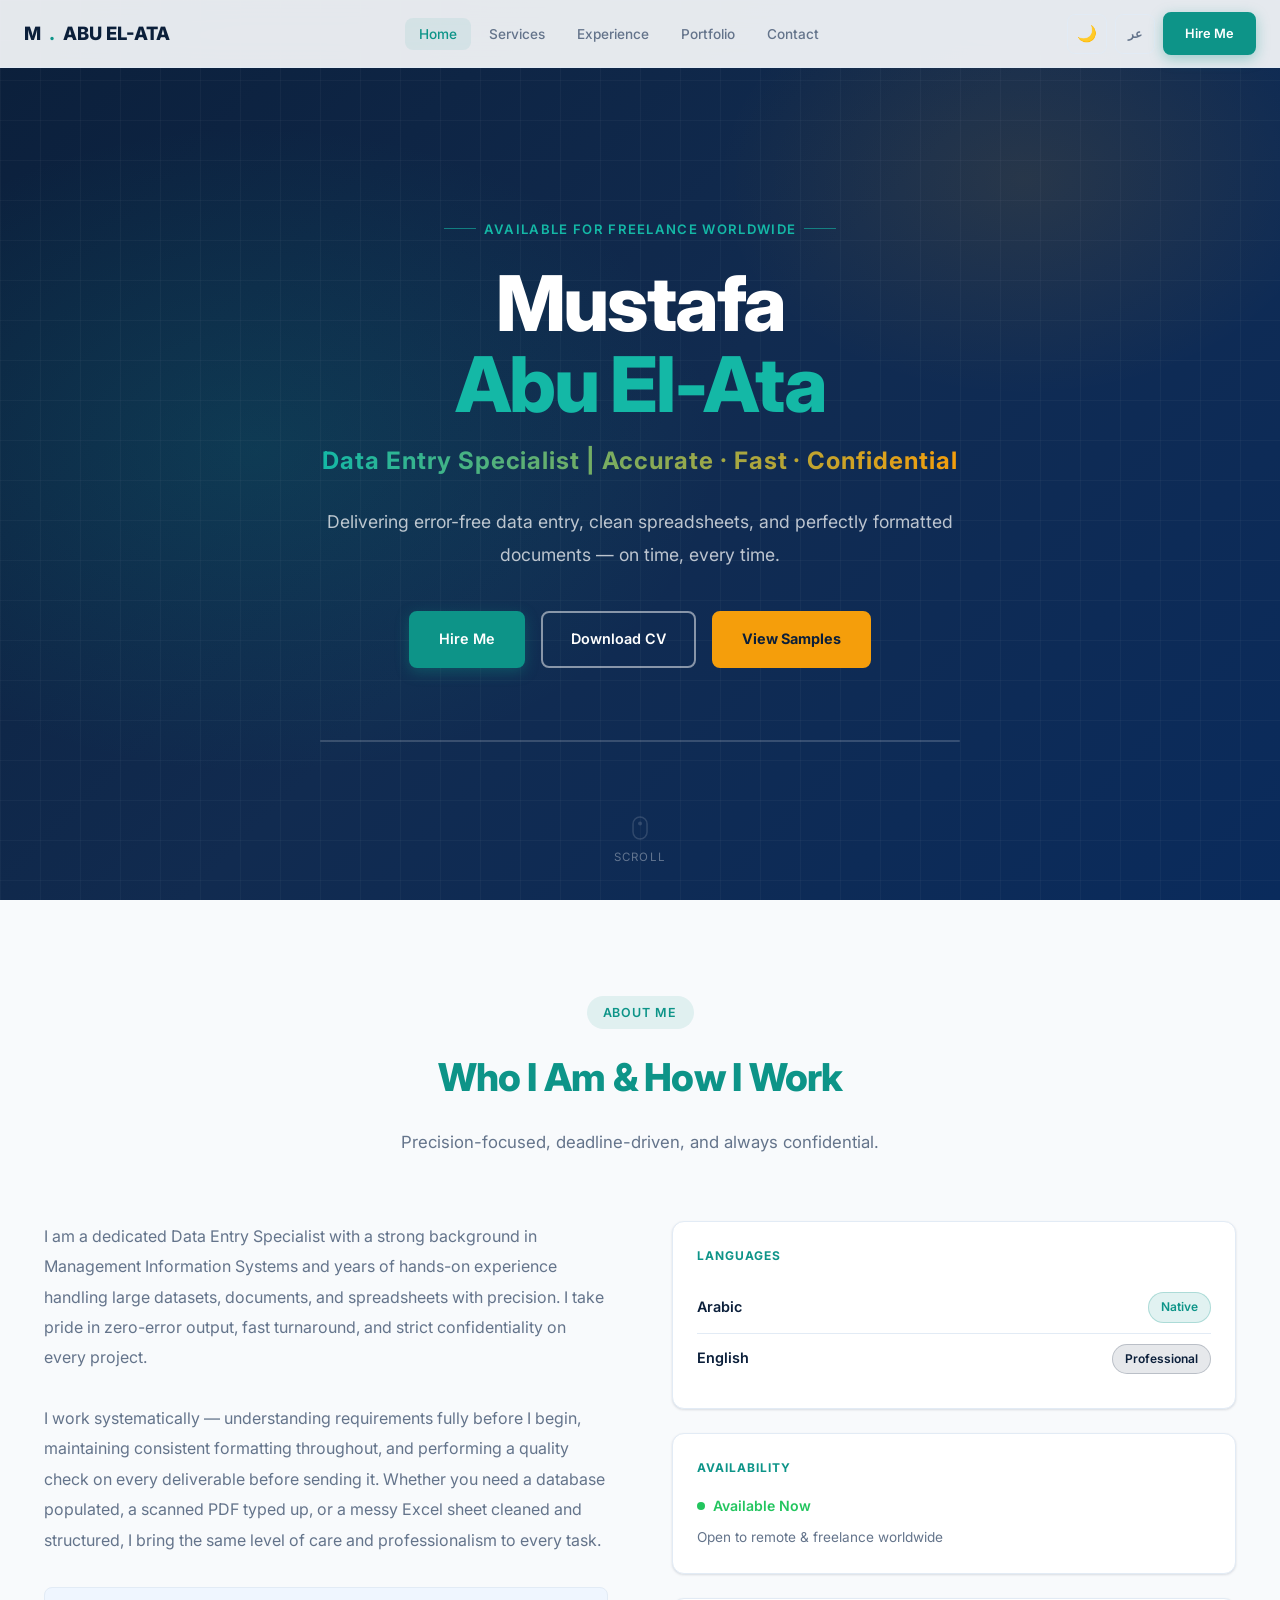
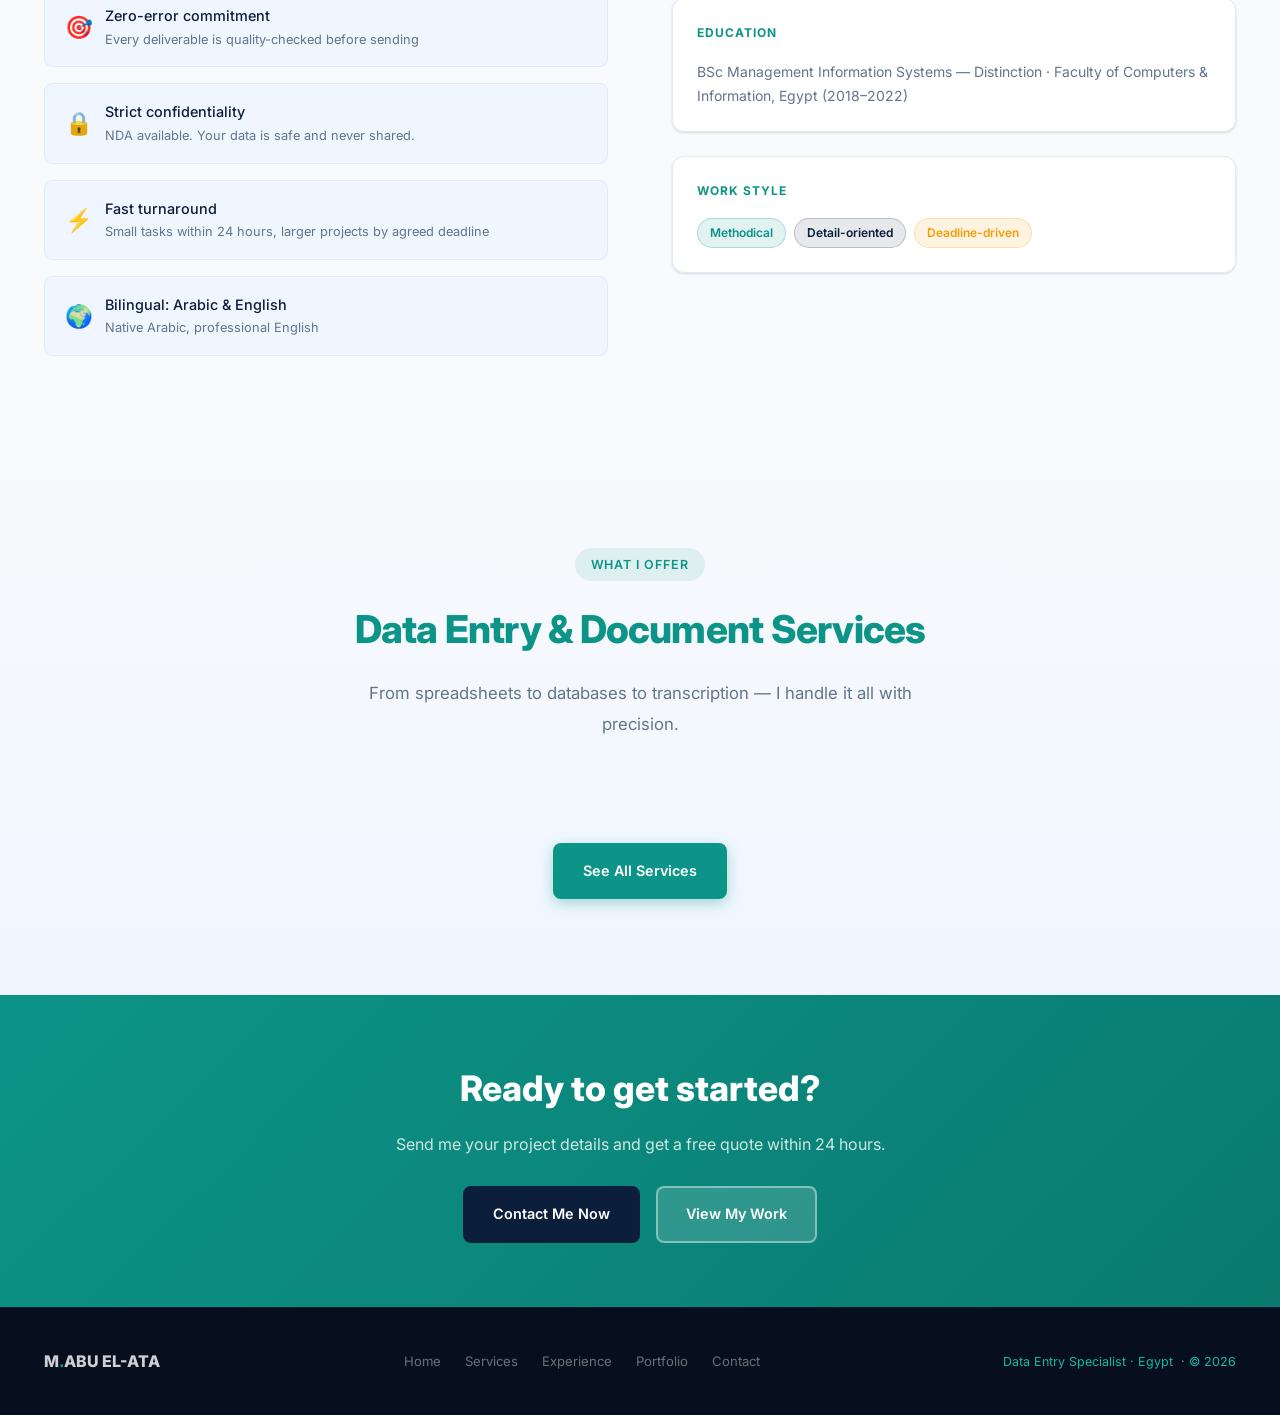
==== commit 42d034f8: "Rebuild: Data Entry Specialist portfolio - 5 pages, bilingual AR/EN, dark mode, no email exposed" ====
--- a/index.html
+++ b/index.html
@@ -1,637 +1,341 @@
 <!DOCTYPE html>
-<html lang="en" dir="ltr">
+<html lang="en" dir="ltr" data-theme="light">
 <head>
-<meta charset="UTF-8">
-<meta name="viewport" content="width=device-width, initial-scale=1.0">
-<title>Mustafa Abu El-Ata | MIS Developer & Digital Specialist</title>
-<link href="https://cdn.jsdelivr.net/npm/bootstrap@5.3.3/dist/css/bootstrap.min.css" rel="stylesheet">
-<link href="https://fonts.googleapis.com/css2?family=Bebas+Neue&family=DM+Sans:ital,wght@0,300;0,400;0,500;0,700;1,300&family=DM+Mono:wght@400;500&display=swap" rel="stylesheet">
-<link href="https://cdn.jsdelivr.net/npm/bootstrap-icons@1.11.3/font/bootstrap-icons.min.css" rel="stylesheet">
-<style>
-:root {
-  --ink: #0d0d0d;
-  --paper: #f5f0e8;
-  --cream: #ede8dc;
-  --rust: #c0392b;
-  --rust-dark: #96281b;
-  --gold: #b8860b;
-  --steel: #2c3e50;
-  --muted: #6b6560;
-  --border: #d4cfc6;
-}
-
-* { box-sizing: border-box; }
-html { scroll-behavior: smooth; }
-body { font-family: 'DM Sans', sans-serif; background: var(--paper); color: var(--ink); cursor: none; }
-
-/* CURSOR */
-.cursor { position: fixed; width: 10px; height: 10px; background: var(--rust); border-radius: 50%; pointer-events: none; z-index: 9999; transition: transform 0.1s; mix-blend-mode: multiply; }
-.cursor-ring { position: fixed; width: 36px; height: 36px; border: 1.5px solid var(--rust); border-radius: 50%; pointer-events: none; z-index: 9998; transition: all 0.15s ease; mix-blend-mode: multiply; }
-
-/* NAV */
-nav { position: fixed; top: 0; left: 0; right: 0; z-index: 100; padding: 1rem 2.5rem; background: rgba(245,240,232,0.96); backdrop-filter: blur(8px); border-bottom: 1px solid var(--border); }
-.nav-logo { font-family: 'Bebas Neue', sans-serif; font-size: 1.4rem; letter-spacing: 3px; color: var(--ink); text-decoration: none; }
-.nav-logo span { color: var(--rust); }
-.nav-links a { font-size: 0.75rem; font-weight: 500; text-transform: uppercase; letter-spacing: 2px; color: var(--muted); text-decoration: none; transition: color 0.2s; }
-.nav-links a:hover { color: var(--rust); }
-.btn-nav { background: var(--ink); color: var(--paper) !important; padding: 0.45rem 1.2rem; font-size: 0.72rem; font-weight: 700; letter-spacing: 2px; text-transform: uppercase; border: none; cursor: none; transition: background 0.2s; text-decoration: none; }
-.btn-nav:hover { background: var(--rust); }
-
-/* HERO */
-.hero { min-height: 100vh; padding-top: 70px; border-bottom: 1px solid var(--border); }
-.hero-left { padding: 5rem 3rem 4rem; border-right: 1px solid var(--border); display: flex; flex-direction: column; justify-content: center; min-height: calc(100vh - 70px); }
-.hero-eyebrow { font-family: 'DM Mono', monospace; font-size: 0.72rem; letter-spacing: 3px; text-transform: uppercase; color: var(--rust); margin-bottom: 1.5rem; display: flex; align-items: center; gap: 0.8rem; }
-.hero-eyebrow::before { content: ''; display: inline-block; width: 24px; height: 1px; background: var(--rust); }
-.hero-name { font-family: 'Bebas Neue', sans-serif; font-size: clamp(3.5rem, 7vw, 6.5rem); line-height: 0.9; letter-spacing: 2px; margin-bottom: 1.5rem; animation: fadeUp 0.6s 0.2s both; }
-.hero-name .last { display: block; color: var(--rust); }
-.hero-subtitle { font-size: 1rem; font-weight: 300; color: var(--muted); line-height: 1.8; max-width: 440px; margin-bottom: 2.5rem; border-left: 3px solid var(--rust); padding-left: 1rem; }
-.hero-tag { padding: 0.3rem 0.85rem; border: 1px solid var(--border); font-size: 0.68rem; font-weight: 500; letter-spacing: 1px; text-transform: uppercase; color: var(--steel); background: var(--cream); }
-.hero-tag.active { background: var(--rust); color: #fff; border-color: var(--rust); }
-.btn-prim { background: var(--ink); color: var(--paper); padding: 0.85rem 2rem; font-weight: 700; font-size: 0.8rem; letter-spacing: 2px; text-transform: uppercase; border: none; cursor: none; transition: background 0.2s; text-decoration: none; display: inline-block; }
-.btn-prim:hover { background: var(--rust); color: var(--paper); }
-.btn-ghost { background: transparent; color: var(--ink); padding: 0.85rem 2rem; font-weight: 700; font-size: 0.8rem; letter-spacing: 2px; text-transform: uppercase; border: 2px solid var(--ink); cursor: none; transition: all 0.2s; text-decoration: none; display: inline-block; }
-.btn-ghost:hover { border-color: var(--rust); color: var(--rust); }
-
-.hero-right { padding: 5rem 2.5rem 4rem; display: flex; flex-direction: column; justify-content: space-between; min-height: calc(100vh - 70px); }
-.stat-grid { display: grid; grid-template-columns: 1fr 1fr; gap: 1px; background: var(--border); border: 1px solid var(--border); }
-.stat-box { background: var(--paper); padding: 2rem 1.5rem; transition: background 0.2s; }
-.stat-box:hover { background: var(--cream); }
-.stat-big { font-family: 'Bebas Neue', sans-serif; font-size: 3rem; color: var(--rust); line-height: 1; }
-.stat-desc { font-size: 0.7rem; text-transform: uppercase; letter-spacing: 2px; color: var(--muted); margin-top: 0.3rem; }
-.scroll-hint { display: flex; align-items: center; gap: 1rem; font-family: 'DM Mono', monospace; font-size: 0.68rem; letter-spacing: 2px; text-transform: uppercase; color: var(--muted); }
-.scroll-line { width: 60px; height: 1px; background: var(--border); }
-
-/* SECTIONS */
-.sec-wrap { padding: 5rem 0; border-top: 1px solid var(--border); }
-.sec-wrap.bg-cream { background: var(--cream); }
-.sec-header { display: flex; align-items: baseline; gap: 1.5rem; margin-bottom: 3.5rem; border-bottom: 1px solid var(--border); padding-bottom: 1.5rem; }
-.sec-num { font-family: 'DM Mono', monospace; font-size: 0.72rem; color: var(--rust); letter-spacing: 2px; }
-.sec-title { font-family: 'Bebas Neue', sans-serif; font-size: 2.5rem; letter-spacing: 3px; }
-.sec-sub { font-size: 0.78rem; color: var(--muted); margin-left: auto; text-transform: uppercase; letter-spacing: 2px; }
-
-/* EDU */
-.edu-grid { display: grid; grid-template-columns: 1fr 1fr 1fr; gap: 1px; background: var(--border); border: 1px solid var(--border); }
-.edu-card { background: var(--paper); padding: 2.5rem; position: relative; overflow: hidden; transition: background 0.3s; }
-.edu-card:hover { background: var(--cream); }
-.edu-badge { position: absolute; top: 0; right: 0; padding: 0.4rem 1rem; font-family: 'DM Mono', monospace; font-size: 0.62rem; font-weight: 500; letter-spacing: 2px; text-transform: uppercase; }
-.badge-red { background: var(--rust); color: #fff; }
-.badge-steel { background: var(--steel); color: #fff; }
-.badge-gold { background: var(--gold); color: #fff; }
-.edu-icon { font-size: 2rem; margin-bottom: 1rem; display: block; }
-.edu-deg { font-family: 'Bebas Neue', sans-serif; font-size: 1.6rem; letter-spacing: 2px; margin-bottom: 0.3rem; }
-.edu-field { color: var(--rust); font-weight: 700; font-size: 0.88rem; margin-bottom: 0.4rem; }
-.edu-info { font-size: 0.78rem; color: var(--muted); }
-
-/* SKILLS */
-.skill-group-title { font-family: 'Bebas Neue', sans-serif; font-size: 1.1rem; letter-spacing: 3px; color: var(--muted); margin-bottom: 1.5rem; }
-.skill-item { margin-bottom: 1.4rem; }
-.skill-meta { display: flex; justify-content: space-between; align-items: baseline; margin-bottom: 0.45rem; }
-.skill-label { font-size: 0.84rem; font-weight: 500; }
-.skill-pct { font-family: 'DM Mono', monospace; font-size: 0.7rem; color: var(--rust); }
-.skill-track { height: 2px; background: var(--border); position: relative; }
-.skill-fill { height: 100%; background: var(--rust); position: relative; }
-.skill-fill::after { content: ''; position: absolute; right: 0; top: 50%; transform: translateY(-50%); width: 6px; height: 6px; background: var(--rust); border-radius: 50%; }
-
-/* EXPERIENCE */
-.exp-list { display: flex; flex-direction: column; gap: 1px; background: var(--border); border: 1px solid var(--border); }
-.exp-row { background: var(--paper); padding: 2rem 2.5rem; transition: background 0.2s; }
-.exp-row:hover { background: var(--cream); }
-.exp-role { font-family: 'Bebas Neue', sans-serif; font-size: 1.4rem; letter-spacing: 2px; }
-.exp-company { color: var(--rust); font-weight: 700; font-size: 0.85rem; margin-bottom: 0.3rem; }
-.exp-period { font-family: 'DM Mono', monospace; font-size: 0.68rem; color: var(--muted); letter-spacing: 2px; }
-.exp-desc { font-size: 0.82rem; color: var(--muted); line-height: 1.7; margin-top: 0.7rem; max-width: 700px; }
-.exp-tags { display: flex; gap: 0.4rem; flex-wrap: wrap; margin-top: 0.8rem; }
-.exp-tag { font-size: 0.63rem; padding: 0.2rem 0.6rem; background: var(--cream); border: 1px solid var(--border); font-family: 'DM Mono', monospace; letter-spacing: 1px; }
-
-/* PROJECTS */
-.projects-list { display: flex; flex-direction: column; gap: 1px; background: var(--border); border: 1px solid var(--border); }
-.project-row { background: var(--paper); display: grid; grid-template-columns: 70px 1fr auto; align-items: center; gap: 2rem; padding: 2rem 2.5rem; transition: background 0.2s; cursor: none; text-decoration: none; color: inherit; }
-.project-row:hover { background: var(--cream); }
-.project-num { font-family: 'DM Mono', monospace; font-size: 0.68rem; color: var(--muted); }
-.project-name { font-family: 'Bebas Neue', sans-serif; font-size: 1.4rem; letter-spacing: 2px; margin-bottom: 0.3rem; }
-.project-desc { font-size: 0.8rem; color: var(--muted); line-height: 1.5; }
-.chip { font-size: 0.62rem; padding: 0.2rem 0.6rem; background: var(--cream); border: 1px solid var(--border); font-family: 'DM Mono', monospace; letter-spacing: 1px; }
-.chip.live { background: var(--rust); color: #fff; border-color: var(--rust); }
-.chip.new { background: var(--steel); color: #fff; border-color: var(--steel); }
-.project-arrow { font-size: 1.2rem; color: var(--border); transition: color 0.2s; }
-.project-row:hover .project-arrow { color: var(--rust); }
-
-/* PLATFORMS */
-.platforms-grid { display: grid; grid-template-columns: repeat(4, 1fr); gap: 1px; background: var(--border); border: 1px solid var(--border); }
-.platform-item { background: var(--paper); padding: 2rem; text-align: center; text-decoration: none; transition: background 0.2s; display: block; }
-.platform-item:hover { background: var(--rust); }
-.platform-item:hover .platform-name, .platform-item:hover .platform-handle, .platform-item:hover .platform-tag { color: #fff; }
-.platform-emoji { font-size: 1.8rem; display: block; margin-bottom: 0.8rem; }
-.platform-name { font-family: 'Bebas Neue', sans-serif; font-size: 1.2rem; letter-spacing: 2px; display: block; color: var(--ink); transition: color 0.2s; }
-.platform-handle { font-family: 'DM Mono', monospace; font-size: 0.65rem; color: var(--rust); display: block; margin: 0.2rem 0; transition: color 0.2s; }
-.platform-tag { font-size: 0.63rem; text-transform: uppercase; letter-spacing: 2px; color: var(--muted); transition: color 0.2s; }
-.platform-item.linkedin-item:hover { background: #0077b5; }
-
-/* CONTACT */
-.contact-left { background: var(--ink); color: var(--paper); padding: 4rem 3rem; }
-.contact-left h2 { font-family: 'Bebas Neue', sans-serif; font-size: 3rem; letter-spacing: 3px; line-height: 1; margin-bottom: 1rem; }
-.contact-left h2 span { color: var(--rust); }
-.contact-left p { font-size: 0.88rem; color: #aaa; line-height: 1.8; margin-bottom: 2rem; }
-.avail-badge { display: inline-flex; align-items: center; gap: 0.5rem; background: rgba(255,255,255,0.07); border: 1px solid #333; padding: 0.4rem 1rem; font-size: 0.72rem; font-weight: 700; text-transform: uppercase; letter-spacing: 1px; }
-.avail-dot { width: 7px; height: 7px; background: #27ae60; border-radius: 50%; animation: blink 1.5s infinite; flex-shrink: 0; }
-.contact-right { background: var(--paper); padding: 4rem 3rem; }
-.contact-field { margin-bottom: 2rem; border-bottom: 1px solid var(--border); padding-bottom: 1.5rem; }
-.contact-key { font-family: 'DM Mono', monospace; font-size: 0.63rem; letter-spacing: 3px; text-transform: uppercase; color: var(--muted); margin-bottom: 0.4rem; }
-.contact-val { font-size: 0.95rem; font-weight: 500; }
-.contact-val a { color: var(--rust); text-decoration: none; }
-.contact-val a:hover { text-decoration: underline; }
-
-footer { background: var(--ink); color: var(--paper); padding: 2rem 2.5rem; font-family: 'DM Mono', monospace; font-size: 0.68rem; letter-spacing: 2px; }
-footer span.accent { color: var(--rust); }
-.footer-socials a { color: #aaa; text-decoration: none; font-size: 0.68rem; letter-spacing: 2px; transition: color 0.2s; }
-.footer-socials a:hover { color: var(--rust); }
-
-/* ANIMATIONS */
-@keyframes fadeUp { from { opacity: 0; transform: translateY(30px); } to { opacity: 1; transform: translateY(0); } }
-@keyframes blink { 0%, 100% { opacity: 1; } 50% { opacity: 0.3; } }
-.fade-up { animation: fadeUp 0.6s both; }
-.delay-1 { animation-delay: 0.1s; }
-.delay-2 { animation-delay: 0.2s; }
-.delay-3 { animation-delay: 0.3s; }
-.delay-4 { animation-delay: 0.4s; }
-.delay-5 { animation-delay: 0.5s; }
-
-/* RESPONSIVE */
-@media (max-width: 1199px) {
-  .platforms-grid { grid-template-columns: repeat(3, 1fr); }
-}
-@media (max-width: 991px) {
-  .hero-left { border-right: none; border-bottom: 1px solid var(--border); min-height: auto; padding: 4rem 1.5rem; }
-  .hero-right { min-height: auto; padding: 3rem 1.5rem; }
-  .edu-grid { grid-template-columns: 1fr; }
-  .platforms-grid { grid-template-columns: 1fr 1fr; }
-  .contact-left, .contact-right { padding: 3rem 2rem; }
-}
-@media (max-width: 576px) {
-  .platforms-grid { grid-template-columns: 1fr; }
-  .project-row { grid-template-columns: 50px 1fr auto; gap: 1rem; padding: 1.5rem; }
-  .sec-sub { display: none; }
-  nav { padding: 1rem 1.2rem; }
-}
-</style>
+  <meta charset="UTF-8">
+  <meta name="viewport" content="width=device-width, initial-scale=1.0">
+  <title>Mustafa Abu El-Ata | Data Entry Specialist — Accurate, Fast, Confidential</title>
+  <meta name="description" content="Professional data entry specialist offering accurate, fast, and confidential data entry, Excel data cleaning, transcription, and document formatting in Arabic and English.">
+  <meta name="keywords" content="data entry, data entry specialist, Excel data entry, data cleaning, typing, transcription, document formatting, إدخال بيانات, مدخل بيانات, تفريغ نصوص, تنسيق إكسل, عمل حر">
+  <meta name="author" content="Mustafa Abu El-Ata">
+  <meta name="robots" content="index, follow">
+  <link rel="canonical" href="https://mustafaatta20012.github.io/portfolio/">
+
+  <!-- Open Graph -->
+  <meta property="og:type"        content="website">
+  <meta property="og:url"         content="https://mustafaatta20012.github.io/portfolio/">
+  <meta property="og:title"       content="Mustafa Abu El-Ata | Data Entry Specialist">
+  <meta property="og:description" content="Accurate, fast, and confidential data entry, Excel data cleaning, transcription, and document formatting.">
+  <meta property="og:image"       content="https://mustafaatta20012.github.io/portfolio/assets/og-image.png">
+
+  <!-- Twitter Card -->
+  <meta name="twitter:card"        content="summary_large_image">
+  <meta name="twitter:title"       content="Mustafa Abu El-Ata | Data Entry Specialist">
+  <meta name="twitter:description" content="Accurate, fast, and confidential data entry services.">
+  <meta name="twitter:image"       content="https://mustafaatta20012.github.io/portfolio/assets/og-image.png">
+
+  <!-- JSON-LD Structured Data -->
+  <script type="application/ld+json">
+  {
+    "@context": "https://schema.org",
+    "@type": "Person",
+    "name": "Mustafa Abu El-Ata",
+    "jobTitle": "Data Entry Specialist",
+    "description": "Professional data entry specialist offering accurate, fast, and confidential data entry services in Arabic and English.",
+    "url": "https://mustafaatta20012.github.io/portfolio/",
+    "sameAs": [
+      "https://www.linkedin.com/in/mustafa-atta-mis/",
+      "https://khamsat.com/user/mustafa20222atta",
+      "https://mostaql.com/u/Mustafa20222"
+    ],
+    "knowsLanguage": ["Arabic", "English"],
+    "offers": {
+      "@type": "Service",
+      "name": "Data Entry Services",
+      "description": "Manual data entry, Excel data cleaning, transcription, document formatting, database entry."
+    }
+  }
+  </script>
+
+  <link rel="stylesheet" href="style.css">
+  <link rel="preconnect" href="https://fonts.googleapis.com">
+  <link rel="preconnect" href="https://fonts.gstatic.com" crossorigin>
 </head>
 <body>
 
-<div class="cursor" id="cursor"></div>
-<div class="cursor-ring" id="cursorRing"></div>
-
-<!-- NAV -->
-<nav>
-  <div class="container-fluid px-0">
-    <div class="d-flex justify-content-between align-items-center">
-      <a href="#" class="nav-logo">M<span>.</span>ABUELATA</a>
-      <div class="d-none d-lg-flex nav-links gap-4">
-        <a href="#education">Education</a>
-        <a href="#experience">Experience</a>
-        <a href="#skills">Skills</a>
-        <a href="#projects">Projects</a>
-        <a href="#platforms">Platforms</a>
-        <a href="#contact">Contact</a>
-      </div>
-      <a href="#contact" class="btn-nav">Hire Me</a>
-    </div>
-  </div>
-</nav>
-
-<!-- HERO -->
-<section class="hero" id="about">
-  <div class="container-fluid px-0">
-    <div class="row g-0">
-      <div class="col-lg-7 hero-left">
-        <div class="hero-eyebrow fade-up delay-1">Available for Freelance Worldwide</div>
-        <h1 class="hero-name fade-up delay-2">
-          Mustafa<span class="last">Abu El-Ata</span>
-        </h1>
-        <p class="hero-subtitle fade-up delay-3">
-          MIS Graduate · Full-Stack Web Developer · Data Analyst · Content Strategist · SEO Specialist — Building digital solutions with academic excellence and proven real-world impact.
+<!-- ══════════════════════════════════════
+     NAVBAR (shared across all pages)
+════════════════════════════════════════ -->
+<header>
+  <nav id="navbar" class="navbar" aria-label="Main navigation">
+    <a href="index.html" class="nav-logo" aria-label="Home">
+      M<span class="nav-logo-dot">.</span>ABU EL-ATA
+    </a>
+
+    <ul class="nav-links" role="list">
+      <li><a href="index.html"      class="nav-link" data-page="index.html"      data-en="Home"       data-ar="الرئيسية">Home</a></li>
+      <li><a href="services.html"   class="nav-link" data-page="services.html"   data-en="Services"   data-ar="الخدمات">Services</a></li>
+      <li><a href="experience.html" class="nav-link" data-page="experience.html" data-en="Experience"  data-ar="الخبرة">Experience</a></li>
+      <li><a href="portfolio.html"  class="nav-link" data-page="portfolio.html"  data-en="Portfolio"  data-ar="أعمالي">Portfolio</a></li>
+      <li><a href="contact.html"    class="nav-link" data-page="contact.html"    data-en="Contact"    data-ar="تواصل">Contact</a></li>
+    </ul>
+
+    <div class="nav-controls">
+      <!-- Dark / Light toggle -->
+      <button class="nav-btn-icon" data-theme-toggle aria-label="Toggle dark mode" title="Toggle dark mode">
+        <span data-theme-icon>🌙</span>
+      </button>
+      <!-- Language toggle -->
+      <button class="nav-btn-icon nav-lang-badge" data-lang-toggle data-lang-btn aria-label="Switch language">عر</button>
+      <!-- CTA -->
+      <a href="contact.html" class="btn btn-primary btn-sm nav-cta" data-en="Hire Me" data-ar="وظّفني">Hire Me</a>
+    </div>
+
+    <button id="nav-hamburger" class="nav-hamburger" aria-label="Open menu" aria-expanded="false" aria-controls="nav-mobile">
+      <span></span><span></span><span></span>
+    </button>
+  </nav>
+
+  <!-- Mobile nav -->
+  <nav id="nav-mobile" class="nav-mobile" aria-label="Mobile navigation">
+    <a href="index.html"      data-en="Home"       data-ar="الرئيسية">Home</a>
+    <a href="services.html"   data-en="Services"   data-ar="الخدمات">Services</a>
+    <a href="experience.html" data-en="Experience"  data-ar="الخبرة">Experience</a>
+    <a href="portfolio.html"  data-en="Portfolio"  data-ar="أعمالي">Portfolio</a>
+    <a href="contact.html"    data-en="Contact"    data-ar="تواصل">Contact</a>
+    <div style="display:flex;gap:8px;padding:8px 0;border-top:1px solid var(--border);margin-top:8px;">
+      <button class="nav-btn-icon" data-theme-toggle aria-label="Toggle dark mode"><span data-theme-icon>🌙</span></button>
+      <button class="nav-btn-icon nav-lang-badge" data-lang-toggle data-lang-btn aria-label="Switch language">عر</button>
+    </div>
+  </nav>
+</header>
+
+<!-- ══════════════════════════════════════
+     HERO
+════════════════════════════════════════ -->
+<main id="main-content">
+<section class="hero" aria-labelledby="hero-heading">
+  <div class="hero-grid" aria-hidden="true"></div>
+  <div class="hero-content">
+    <div class="hero-eyebrow" aria-label="Availability status">
+      <span data-en="Available for freelance worldwide" data-ar="متاح للعمل الحر عالميًا">Available for freelance worldwide</span>
+    </div>
+
+    <h1 id="hero-heading" class="hero-name heading-xl">
+      Mustafa<br><span class="accent" data-en="Abu El-Ata" data-ar="أبو العطا">Abu El-Ata</span>
+    </h1>
+
+    <div class="hero-title" role="doc-subtitle">
+      <span data-en="Data Entry Specialist | Accurate · Fast · Confidential" data-ar="متخصص إدخال البيانات | دقيق · سريع · موثوق">
+        Data Entry Specialist | Accurate · Fast · Confidential
+      </span>
+    </div>
+
+    <p class="hero-desc">
+      <span data-en="Delivering error-free data entry, clean spreadsheets, and perfectly formatted documents — on time, every time."
+            data-ar="أُقدّم خدمات إدخال بيانات خالية من الأخطاء، وجداول بيانات منظّمة، ومستندات مُنسّقة باحترافية — في الوقت المحدد دائمًا.">
+        Delivering error-free data entry, clean spreadsheets, and perfectly formatted documents — on time, every time.
+      </span>
+    </p>
+
+    <div class="hero-btns">
+      <a href="contact.html" class="btn btn-primary" data-en="Hire Me" data-ar="وظّفني">
+        ✉ Hire Me
+      </a>
+      <a href="assets/cv.pdf" download class="btn btn-outline" style="color:#fff;border-color:rgba(255,255,255,.5);" data-en="Download CV" data-ar="تحميل السيرة الذاتية">
+        ⬇ Download CV
+      </a>
+      <a href="portfolio.html" class="btn btn-amber" data-en="View Samples" data-ar="عرض الأعمال">
+        🗂 View Samples
+      </a>
+    </div>
+
+    <!-- Stats (rendered by JS) -->
+    <div id="hero-stats" class="hero-stats" aria-label="Key statistics"></div>
+  </div>
+
+  <div class="hero-scroll" aria-hidden="true">
+    <svg width="16" height="24" viewBox="0 0 16 24" fill="none" stroke="currentColor" stroke-width="1.5">
+      <rect x="1" y="1" width="14" height="22" rx="7"/>
+      <circle cx="8" cy="7" r="2" fill="currentColor" stroke="none">
+        <animate attributeName="cy" values="7;15;7" dur="1.6s" repeatCount="indefinite"/>
+      </circle>
+    </svg>
+    <span data-en="Scroll" data-ar="مرر">Scroll</span>
+  </div>
+</section>
+
+<!-- ══════════════════════════════════════
+     ABOUT SECTION
+════════════════════════════════════════ -->
+<section class="section" id="about" aria-labelledby="about-heading">
+  <div class="container">
+    <div class="section-header">
+      <div class="section-badge" aria-hidden="true">
+        <span data-en="About Me" data-ar="عن نفسي">About Me</span>
+      </div>
+      <h2 id="about-heading" class="section-title">
+        <span data-en="Who I Am &amp; How I Work" data-ar="من أنا وكيف أعمل">Who I Am &amp; How I Work</span>
+      </h2>
+      <p class="section-desc">
+        <span data-en="Precision-focused, deadline-driven, and always confidential." data-ar="أعمل بدقة عالية والتزام بالمواعيد وسرية تامة.">
+          Precision-focused, deadline-driven, and always confidential.
+        </span>
+      </p>
+    </div>
+
+    <div class="about-grid">
+      <!-- Bio -->
+      <div>
+        <p class="about-bio reveal" data-en="I am a dedicated Data Entry Specialist with a strong background in Management Information Systems and years of hands-on experience handling large datasets, documents, and spreadsheets with precision. I take pride in zero-error output, fast turnaround, and strict confidentiality on every project.
+
+I work systematically — understanding requirements fully before I begin, maintaining consistent formatting throughout, and performing a quality check on every deliverable before sending it. Whether you need a database populated, a scanned PDF typed up, or a messy Excel sheet cleaned and structured, I bring the same level of care and professionalism to every task."
+             data-ar="أنا متخصص في إدخال البيانات بخلفية أكاديمية في نظم المعلومات الإدارية وسنوات من الخبرة العملية في التعامل مع مجموعات بيانات ضخمة ومستندات وجداول بيانات بدقة عالية. أفخر بتقديم مخرجات خالية من الأخطاء مع التزام صارم بالسرية التامة في كل مشروع.
+
+أعمل بمنهجية واضحة — أفهم المتطلبات بالكامل قبل البدء، وأحافظ على تنسيق متسق طوال العمل، وأُجري مراجعة شاملة لكل مُخرَج قبل تسليمه.">
+          I am a dedicated Data Entry Specialist with a strong background in Management Information Systems and years of hands-on experience handling large datasets, documents, and spreadsheets with precision. I take pride in zero-error output, fast turnaround, and strict confidentiality on every project.
+
+I work systematically — understanding requirements fully before I begin, maintaining consistent formatting throughout, and performing a quality check on every deliverable before sending it. Whether you need a database populated, a scanned PDF typed up, or a messy Excel sheet cleaned and structured, I bring the same level of care and professionalism to every task.
         </p>
-        <div class="d-flex flex-wrap gap-2 mb-4 fade-up delay-4">
-          <span class="hero-tag active">Web Dev</span>
-          <span class="hero-tag">Data Analysis</span>
-          <span class="hero-tag">Content Writing</span>
-          <span class="hero-tag">App Dev</span>
-          <span class="hero-tag">SEO</span>
-          <span class="hero-tag">Data Entry</span>
-          <span class="hero-tag">Python</span>
-          <span class="hero-tag">Business Analysis</span>
-        </div>
-        <div class="d-flex gap-3 flex-wrap fade-up delay-5">
-          <a href="#projects" class="btn-prim">View Projects</a>
-          <a href="#contact" class="btn-ghost">Get In Touch</a>
-        </div>
-      </div>
-      <div class="col-lg-5 hero-right">
-        <div></div>
-        <div class="stat-grid">
-          <div class="stat-box">
-            <div class="stat-big">BSc</div>
-            <div class="stat-desc">MIS — Distinction</div>
-          </div>
-          <div class="stat-box">
-            <div class="stat-big">Dip.</div>
-            <div class="stat-desc">Computer Science</div>
-          </div>
-          <div class="stat-box">
-            <div class="stat-big">20+</div>
-            <div class="stat-desc">Projects Done</div>
-          </div>
-          <div class="stat-box">
-            <div class="stat-big">6+</div>
-            <div class="stat-desc">Years Experience</div>
-          </div>
-        </div>
-        <div class="scroll-hint">
-          <div class="scroll-line"></div>
-          Scroll to explore
+
+        <div class="about-highlights">
+          <div class="highlight-item reveal reveal-delay-1">
+            <span class="highlight-icon" aria-hidden="true">🎯</span>
+            <div>
+              <div class="highlight-text" data-en="Zero-error commitment" data-ar="التزام بالخلو من الأخطاء">Zero-error commitment</div>
+              <div class="highlight-sub" data-en="Every deliverable is quality-checked before sending" data-ar="كل مُخرَج يُراجع قبل التسليم">Every deliverable is quality-checked before sending</div>
+            </div>
+          </div>
+          <div class="highlight-item reveal reveal-delay-2">
+            <span class="highlight-icon" aria-hidden="true">🔒</span>
+            <div>
+              <div class="highlight-text" data-en="Strict confidentiality" data-ar="سرية تامة">Strict confidentiality</div>
+              <div class="highlight-sub" data-en="NDA available. Your data is safe and never shared." data-ar="NDA متاح. بياناتك آمنة ولا تُشارك أبدًا.">NDA available. Your data is safe and never shared.</div>
+            </div>
+          </div>
+          <div class="highlight-item reveal reveal-delay-3">
+            <span class="highlight-icon" aria-hidden="true">⚡</span>
+            <div>
+              <div class="highlight-text" data-en="Fast turnaround" data-ar="تسليم سريع">Fast turnaround</div>
+              <div class="highlight-sub" data-en="Small tasks within 24 hours, larger projects by agreed deadline" data-ar="المهام الصغيرة خلال 24 ساعة، المشاريع الكبيرة بالموعد المتفق عليه">Small tasks within 24 hours, larger projects by agreed deadline</div>
+            </div>
+          </div>
+          <div class="highlight-item reveal reveal-delay-4">
+            <span class="highlight-icon" aria-hidden="true">🌍</span>
+            <div>
+              <div class="highlight-text" data-en="Bilingual: Arabic &amp; English" data-ar="ثنائي اللغة: العربية والإنجليزية">Bilingual: Arabic &amp; English</div>
+              <div class="highlight-sub" data-en="Native Arabic, professional English" data-ar="عربي كلغة أم، إنجليزي احترافي">Native Arabic, professional English</div>
+            </div>
+          </div>
+        </div>
+      </div>
+
+      <!-- Sidebar cards -->
+      <div class="about-sidebar">
+        <div class="info-card reveal">
+          <div class="info-card-title" data-en="Languages" data-ar="اللغات">Languages</div>
+          <div class="lang-item">
+            <span class="lang-name" data-en="Arabic" data-ar="العربية">Arabic</span>
+            <span class="badge badge-teal" data-en="Native" data-ar="لغة أم">Native</span>
+          </div>
+          <div class="lang-item">
+            <span class="lang-name" data-en="English" data-ar="الإنجليزية">English</span>
+            <span class="badge badge-navy" data-en="Professional" data-ar="احترافي">Professional</span>
+          </div>
+        </div>
+
+        <div class="info-card reveal reveal-delay-1">
+          <div class="info-card-title" data-en="Availability" data-ar="التوفر">Availability</div>
+          <div class="avail-status">
+            <div class="avail-dot" aria-hidden="true"></div>
+            <span data-en="Available Now" data-ar="متاح الآن">Available Now</span>
+          </div>
+          <p style="font-size:.85rem;color:var(--text-muted);margin-top:8px;" data-en="Open to remote &amp; freelance worldwide" data-ar="متاح للعمل عن بُعد والمستقل عالميًا">Open to remote &amp; freelance worldwide</p>
+        </div>
+
+        <div class="info-card reveal reveal-delay-2">
+          <div class="info-card-title" data-en="Education" data-ar="المؤهل الأكاديمي">Education</div>
+          <p style="font-size:.875rem;color:var(--text-muted);line-height:1.7;" data-en="BSc Management Information Systems — Distinction · Faculty of Computers &amp; Information, Egypt (2018–2022)" data-ar="بكالوريوس نظم المعلومات الإدارية — امتياز · كلية الحاسبات والمعلومات، مصر (2018–2022)">
+            BSc Management Information Systems — Distinction · Faculty of Computers &amp; Information, Egypt (2018–2022)
+          </p>
+        </div>
+
+        <div class="info-card reveal reveal-delay-3">
+          <div class="info-card-title" data-en="Work Style" data-ar="أسلوب العمل">Work Style</div>
+          <div style="display:flex;gap:8px;flex-wrap:wrap;">
+            <span class="badge badge-teal" data-en="Methodical" data-ar="منهجي">Methodical</span>
+            <span class="badge badge-navy" data-en="Detail-oriented" data-ar="دقيق في التفاصيل">Detail-oriented</span>
+            <span class="badge badge-amber" data-en="Deadline-driven" data-ar="ملتزم بالمواعيد">Deadline-driven</span>
+          </div>
         </div>
       </div>
     </div>
   </div>
 </section>
 
-<!-- EDUCATION -->
-<div class="sec-wrap" id="education">
+<!-- ══════════════════════════════════════
+     SERVICES PREVIEW
+════════════════════════════════════════ -->
+<section class="section services-bg" id="services-preview" aria-labelledby="services-preview-heading">
   <div class="container">
-    <div class="sec-header">
-      <span class="sec-num">01 /</span>
-      <span class="sec-title">Education</span>
-      <span class="sec-sub">Academic Background</span>
-    </div>
-    <div class="edu-grid">
-      <div class="edu-card">
-        <span class="edu-badge badge-red">Distinction ★</span>
-        <span class="edu-icon">🎓</span>
-        <div class="edu-deg">Bachelor of Science</div>
-        <div class="edu-field">Management Information Systems</div>
-        <div class="edu-info">Faculty of Computers & Information · Egypt · 2018–2022</div>
-      </div>
-      <div class="edu-card">
-        <span class="edu-badge badge-steel">Very Good</span>
-        <span class="edu-icon">📜</span>
-        <div class="edu-deg">Higher Diploma</div>
-        <div class="edu-field">Computer Science</div>
-        <div class="edu-info">Postgraduate Studies · Egypt · 2022–2023</div>
-      </div>
-      <div class="edu-card">
-        <span class="edu-badge badge-gold">Certified</span>
-        <span class="edu-icon">🏅</span>
-        <div class="edu-deg">Professional Certifications</div>
-        <div class="edu-field">Digital Marketing · SEO · Python</div>
-        <div class="edu-info">Google · Coursera · HubSpot · 2021–2024</div>
-      </div>
-    </div>
-  </div>
-</div>
-
-<!-- EXPERIENCE -->
-<div class="sec-wrap bg-cream" id="experience">
+    <div class="section-header">
+      <div class="section-badge">
+        <span data-en="What I Offer" data-ar="ما أقدمه">What I Offer</span>
+      </div>
+      <h2 id="services-preview-heading" class="section-title">
+        <span data-en="Data Entry &amp; Document" data-ar="إدخال البيانات والمستندات">Data Entry &amp; Document</span>
+        <span class="text-teal" data-en=" Services" data-ar=" الخدمات"> Services</span>
+      </h2>
+      <p class="section-desc">
+        <span data-en="From spreadsheets to databases to transcription — I handle it all with precision." data-ar="من جداول البيانات إلى قواعد البيانات وحتى التفريغ النصي — أتولى كل ذلك بدقة عالية.">
+          From spreadsheets to databases to transcription — I handle it all with precision.
+        </span>
+      </p>
+    </div>
+
+    <!-- Service tags preview -->
+    <div id="hero-services-preview" style="display:flex;flex-wrap:wrap;gap:12px;justify-content:center;margin-bottom:40px;"></div>
+
+    <div style="text-align:center;">
+      <a href="services.html" class="btn btn-primary" data-en="See All Services" data-ar="جميع الخدمات">See All Services →</a>
+    </div>
+  </div>
+</section>
+
+<!-- ══════════════════════════════════════
+     CTA BANNER
+════════════════════════════════════════ -->
+<section class="section-sm" style="background:linear-gradient(135deg,var(--teal) 0%,var(--teal-dark) 100%);" aria-labelledby="cta-heading">
+  <div class="container" style="text-align:center;">
+    <h2 id="cta-heading" style="color:#fff;font-size:clamp(1.5rem,3vw,2.2rem);font-weight:800;margin-bottom:12px;">
+      <span data-en="Ready to get started?" data-ar="هل أنت مستعد للبدء؟">Ready to get started?</span>
+    </h2>
+    <p style="color:rgba(255,255,255,.8);margin-bottom:28px;font-size:1rem;">
+      <span data-en="Send me your project details and get a free quote within 24 hours." data-ar="أرسل لي تفاصيل مشروعك واحصل على عرض سعر مجاني خلال 24 ساعة.">
+        Send me your project details and get a free quote within 24 hours.
+      </span>
+    </p>
+    <div style="display:flex;gap:16px;justify-content:center;flex-wrap:wrap;">
+      <a href="contact.html" class="btn btn-navy" data-en="Contact Me Now" data-ar="تواصل معي الآن">Contact Me Now</a>
+      <a href="portfolio.html" class="btn" style="background:rgba(255,255,255,.15);color:#fff;border-color:rgba(255,255,255,.4);" data-en="View My Work" data-ar="اطلع على أعمالي">View My Work</a>
+    </div>
+  </div>
+</section>
+</main>
+
+<!-- ══════════════════════════════════════
+     FOOTER (shared across all pages)
+════════════════════════════════════════ -->
+<footer class="footer" role="contentinfo">
   <div class="container">
-    <div class="sec-header">
-      <span class="sec-num">02 /</span>
-      <span class="sec-title">Experience</span>
-      <span class="sec-sub">Work History</span>
-    </div>
-    <div class="exp-list">
-      <div class="exp-row">
-        <div class="row align-items-start">
-          <div class="col-md-3">
-            <div class="exp-period">2023 — Present</div>
-          </div>
-          <div class="col-md-9">
-            <div class="exp-role">Senior Web Developer & SEO Specialist</div>
-            <div class="exp-company">Freelance — International Clients (KSA, UAE, Egypt)</div>
-            <div class="exp-desc">Designed, developed and launched 15+ business websites for clients in Saudi Arabia and the UAE. Managed end-to-end projects from requirements gathering to deployment — including ElMosbah.com, a fully SEO-optimized plumbing business website ranking on page 1 in Saudi Arabia. Delivered ongoing content strategy and technical SEO audits.</div>
-            <div class="exp-tags">
-              <span class="exp-tag">HTML/CSS/JS</span><span class="exp-tag">SEO</span><span class="exp-tag">WordPress</span><span class="exp-tag">Google Search Console</span><span class="exp-tag">Client Management</span>
-            </div>
-          </div>
-        </div>
-      </div>
-      <div class="exp-row">
-        <div class="row align-items-start">
-          <div class="col-md-3">
-            <div class="exp-period">2022 — 2024</div>
-          </div>
-          <div class="col-md-9">
-            <div class="exp-role">Data Analyst & Automation Engineer</div>
-            <div class="exp-company">Tech Startup — Cairo, Egypt</div>
-            <div class="exp-desc">Built Python-based data entry automation pipelines reducing manual workload by 80%. Designed structured Excel dashboards and reporting systems for business intelligence. Conducted data cleaning, transformation, and visualization using Pandas and Matplotlib for quarterly business reporting.</div>
-            <div class="exp-tags">
-              <span class="exp-tag">Python</span><span class="exp-tag">Pandas</span><span class="exp-tag">Excel</span><span class="exp-tag">Data Visualization</span><span class="exp-tag">Automation</span>
-            </div>
-          </div>
-        </div>
-      </div>
-      <div class="exp-row">
-        <div class="row align-items-start">
-          <div class="col-md-3">
-            <div class="exp-period">2021 — 2023</div>
-          </div>
-          <div class="col-md-9">
-            <div class="exp-role">Arabic & English Content Strategist</div>
-            <div class="exp-company">Digital Agency — Remote</div>
-            <div class="exp-desc">Produced 100+ SEO-optimized articles, landing pages, and product descriptions in Arabic and English for service businesses across MENA. Developed content calendars, keyword research strategies, and editorial guidelines. Improved organic traffic for clients by an average of 65% within 6 months.</div>
-            <div class="exp-tags">
-              <span class="exp-tag">Copywriting</span><span class="exp-tag">SEO Writing</span><span class="exp-tag">Arabic/EN</span><span class="exp-tag">Keyword Research</span><span class="exp-tag">Content Strategy</span>
-            </div>
-          </div>
-        </div>
-      </div>
-      <div class="exp-row">
-        <div class="row align-items-start">
-          <div class="col-md-3">
-            <div class="exp-period">2020 — 2022</div>
-          </div>
-          <div class="col-md-9">
-            <div class="exp-role">Business Systems Analyst</div>
-            <div class="exp-company">Faculty Research Project · Egypt</div>
-            <div class="exp-desc">Led academic and applied research in Management Information Systems — analyzing ERP implementations, database architectures, and digital transformation strategies. Authored thesis on AI integration in SME workflows. Mentored junior students in systems analysis and design methodologies.</div>
-            <div class="exp-tags">
-              <span class="exp-tag">Systems Analysis</span><span class="exp-tag">ERP</span><span class="exp-tag">Database Design</span><span class="exp-tag">UML</span><span class="exp-tag">Research</span>
-            </div>
-          </div>
-        </div>
-      </div>
-    </div>
-  </div>
-</div>
-
-<!-- SKILLS -->
-<div class="sec-wrap" id="skills">
-  <div class="container">
-    <div class="sec-header">
-      <span class="sec-num">03 /</span>
-      <span class="sec-title">Skills</span>
-      <span class="sec-sub">Technical Expertise</span>
-    </div>
-    <div class="row g-5">
-      <div class="col-md-6">
-        <div class="skill-group-title">Development</div>
-        <div class="skill-item"><div class="skill-meta"><span class="skill-label">Web Development (HTML/CSS/JS)</span><span class="skill-pct">90%</span></div><div class="skill-track"><div class="skill-fill" style="width:90%"></div></div></div>
-        <div class="skill-item"><div class="skill-meta"><span class="skill-label">Python & Automation</span><span class="skill-pct">82%</span></div><div class="skill-track"><div class="skill-fill" style="width:82%"></div></div></div>
-        <div class="skill-item"><div class="skill-meta"><span class="skill-label">Database Design & SQL</span><span class="skill-pct">85%</span></div><div class="skill-track"><div class="skill-fill" style="width:85%"></div></div></div>
-        <div class="skill-item"><div class="skill-meta"><span class="skill-label">App Development</span><span class="skill-pct">75%</span></div><div class="skill-track"><div class="skill-fill" style="width:75%"></div></div></div>
-        <div class="skill-item"><div class="skill-meta"><span class="skill-label">React / Bootstrap / Tailwind</span><span class="skill-pct">78%</span></div><div class="skill-track"><div class="skill-fill" style="width:78%"></div></div></div>
-      </div>
-      <div class="col-md-6">
-        <div class="skill-group-title">Content & Analysis</div>
-        <div class="skill-item"><div class="skill-meta"><span class="skill-label">Data Entry & Automation</span><span class="skill-pct">95%</span></div><div class="skill-track"><div class="skill-fill" style="width:95%"></div></div></div>
-        <div class="skill-item"><div class="skill-meta"><span class="skill-label">Content Writing (AR/EN)</span><span class="skill-pct">92%</span></div><div class="skill-track"><div class="skill-fill" style="width:92%"></div></div></div>
-        <div class="skill-item"><div class="skill-meta"><span class="skill-label">SEO & Digital Marketing</span><span class="skill-pct">85%</span></div><div class="skill-track"><div class="skill-fill" style="width:85%"></div></div></div>
-        <div class="skill-item"><div class="skill-meta"><span class="skill-label">Data Analysis & Visualization</span><span class="skill-pct">80%</span></div><div class="skill-track"><div class="skill-fill" style="width:80%"></div></div></div>
-        <div class="skill-item"><div class="skill-meta"><span class="skill-label">Business Analysis & Reporting</span><span class="skill-pct">88%</span></div><div class="skill-track"><div class="skill-fill" style="width:88%"></div></div></div>
-      </div>
-      <div class="col-md-6">
-        <div class="skill-group-title">Productivity & Tools</div>
-        <div class="skill-item"><div class="skill-meta"><span class="skill-label">MS Office & Advanced Excel</span><span class="skill-pct">93%</span></div><div class="skill-track"><div class="skill-fill" style="width:93%"></div></div></div>
-        <div class="skill-item"><div class="skill-meta"><span class="skill-label">Project Management</span><span class="skill-pct">80%</span></div><div class="skill-track"><div class="skill-fill" style="width:80%"></div></div></div>
-        <div class="skill-item"><div class="skill-meta"><span class="skill-label">Git & Version Control</span><span class="skill-pct">75%</span></div><div class="skill-track"><div class="skill-fill" style="width:75%"></div></div></div>
-      </div>
-      <div class="col-md-6">
-        <div class="skill-group-title">Soft Skills</div>
-        <div class="skill-item"><div class="skill-meta"><span class="skill-label">Critical Thinking & Analysis</span><span class="skill-pct">92%</span></div><div class="skill-track"><div class="skill-fill" style="width:92%"></div></div></div>
-        <div class="skill-item"><div class="skill-meta"><span class="skill-label">Arabic & English Communication</span><span class="skill-pct">95%</span></div><div class="skill-track"><div class="skill-fill" style="width:95%"></div></div></div>
-        <div class="skill-item"><div class="skill-meta"><span class="skill-label">Client Relations & Delivery</span><span class="skill-pct">90%</span></div><div class="skill-track"><div class="skill-fill" style="width:90%"></div></div></div>
-      </div>
-    </div>
-  </div>
-</div>
-
-<!-- PROJECTS -->
-<div class="sec-wrap bg-cream" id="projects">
-  <div class="container">
-    <div class="sec-header">
-      <span class="sec-num">04 /</span>
-      <span class="sec-title">Projects</span>
-      <span class="sec-sub">Selected Work</span>
-    </div>
-    <div class="projects-list">
-      <a href="https://elmosbah.com" target="_blank" class="project-row">
-        <span class="project-num">001</span>
-        <div>
-          <div class="project-name">ElMosbah — Business Website</div>
-          <div class="project-desc">Full SEO-optimized website for a plumbing company in Saudi Arabia. Mobile-first, fast-loading, with structured service pages and local SEO — ranking on page 1.</div>
-          <div class="d-flex gap-1 flex-wrap mt-2"><span class="chip live">Live ↗</span><span class="chip">HTML</span><span class="chip">CSS</span><span class="chip">SEO</span><span class="chip">Local SEO</span></div>
-        </div>
-        <span class="project-arrow">→</span>
-      </a>
-      <a href="https://cmody.vercel.app/#home" target="_blank" class="project-row">
-        <span class="project-num">002</span>
-        <div>
-          <div class="project-name">Cmody — Multi-Page Web Platform</div>
-          <div class="project-desc">A full-featured, multi-page web platform deployed on Vercel. Showcases advanced frontend architecture, smooth navigation, and polished UI across multiple product sections — built for performance and scalability.</div>
-          <div class="d-flex gap-1 flex-wrap mt-2"><span class="chip live">Live ↗</span><span class="chip new">Vercel</span><span class="chip">HTML</span><span class="chip">CSS</span><span class="chip">JavaScript</span><span class="chip">UI/UX</span></div>
-        </div>
-        <span class="project-arrow">→</span>
-      </a>
-      <a href="https://cmody.onrender.com/coffeNew.html" target="_blank" class="project-row">
-        <span class="project-num">003</span>
-        <div>
-          <div class="project-name">Coffee Shop — Premium Web App</div>
-          <div class="project-desc">A beautifully designed, fully responsive coffee shop website with animated UI, product catalog, and modern customer experience — demonstrating advanced frontend craftsmanship.</div>
-          <div class="d-flex gap-1 flex-wrap mt-2"><span class="chip live">Live ↗</span><span class="chip">HTML</span><span class="chip">CSS</span><span class="chip">JavaScript</span><span class="chip">UI/UX</span></div>
-        </div>
-        <span class="project-arrow">→</span>
-      </a>
-      <div class="project-row">
-        <span class="project-num">004</span>
-        <div>
-          <div class="project-name">Data Entry Automation Tool</div>
-          <div class="project-desc">Python script automating bulk data input and validation — reduces manual effort by 80% with error-checking, duplicate detection, and Excel reporting output.</div>
-          <div class="d-flex gap-1 flex-wrap mt-2"><span class="chip">Python</span><span class="chip">Pandas</span><span class="chip">Excel</span><span class="chip">Automation</span></div>
-        </div>
-        <span class="project-arrow">→</span>
-      </div>
-      <div class="project-row">
-        <span class="project-num">005</span>
-        <div>
-          <div class="project-name">Arabic SEO Content Portfolio</div>
-          <div class="project-desc">100+ SEO-optimized articles and landing page copy in Arabic and English for service businesses across MENA, achieving avg. 65% organic traffic growth.</div>
-          <div class="d-flex gap-1 flex-wrap mt-2"><span class="chip">Copywriting</span><span class="chip">SEO</span><span class="chip">Arabic/EN</span><span class="chip">Strategy</span></div>
-        </div>
-        <span class="project-arrow">→</span>
-      </div>
-      <div class="project-row">
-        <span class="project-num">006</span>
-        <div>
-          <div class="project-name">Business Intelligence Dashboard</div>
-          <div class="project-desc">Interactive Excel-based BI dashboard for sales reporting and KPI tracking — used by a retail company to monitor performance across 5 branches.</div>
-          <div class="d-flex gap-1 flex-wrap mt-2"><span class="chip">Excel</span><span class="chip">Power Query</span><span class="chip">BI</span><span class="chip">Data Viz</span></div>
-        </div>
-        <span class="project-arrow">→</span>
-      </div>
-      <a href="https://github.com/mustafaatta20012" target="_blank" class="project-row">
-        <span class="project-num">007</span>
-        <div>
-          <div class="project-name">GitHub Open Source Projects</div>
-          <div class="project-desc">Front-end components, landing page templates, and utility scripts — publicly available on GitHub for the developer community.</div>
-          <div class="d-flex gap-1 flex-wrap mt-2"><span class="chip live">GitHub ↗</span><span class="chip">JavaScript</span><span class="chip">CSS</span><span class="chip">Open Source</span></div>
-        </div>
-        <span class="project-arrow">→</span>
-      </a>
-    </div>
-  </div>
-</div>
-
-<!-- PLATFORMS -->
-<div class="sec-wrap" id="platforms">
-  <div class="container">
-    <div class="sec-header">
-      <span class="sec-num">05 /</span>
-      <span class="sec-title">Find Me On</span>
-      <span class="sec-sub">Platforms & Networks</span>
-    </div>
-    <div class="platforms-grid">
-      <a href="https://www.linkedin.com/in/mustafa-atta-mis/" target="_blank" class="platform-item linkedin-item">
-        <span class="platform-emoji">💼</span>
-        <span class="platform-name">LinkedIn</span>
-        <span class="platform-handle">mustafa-atta-mis</span>
-        <span class="platform-tag">Professional ✓</span>
-      </a>
-      <a href="https://www.fiverr.com/mustafa_atta1" target="_blank" class="platform-item">
-        <span class="platform-emoji">🟢</span>
-        <span class="platform-name">Fiverr</span>
-        <span class="platform-handle">@mustafa_atta1</span>
-        <span class="platform-tag">Active</span>
-      </a>
-      <a href="https://www.upwork.com" target="_blank" class="platform-item">
-        <span class="platform-emoji">🔵</span>
-        <span class="platform-name">Upwork</span>
-        <span class="platform-handle">Mustafa Abu El-Ata</span>
-        <span class="platform-tag">Active</span>
-      </a>
-      <a href="https://www.freelancer.com" target="_blank" class="platform-item">
-        <span class="platform-emoji">🟡</span>
-        <span class="platform-name">Freelancer</span>
-        <span class="platform-handle">Mustafa A.</span>
-        <span class="platform-tag">Active</span>
-      </a>
-      <a href="https://khamsat.com/user/mustafa20222atta" target="_blank" class="platform-item">
-        <span class="platform-emoji">🟠</span>
-        <span class="platform-name">خمسات</span>
-        <span class="platform-handle">mustafa20222atta</span>
-        <span class="platform-tag">Active</span>
-      </a>
-      <a href="https://mostaql.com/u/Mustafa20222" target="_blank" class="platform-item">
-        <span class="platform-emoji">🔷</span>
-        <span class="platform-name">مستقل</span>
-        <span class="platform-handle">Mustafa20222</span>
-        <span class="platform-tag">Verified ✓</span>
-      </a>
-      <a href="https://github.com/mustafaatta20012" target="_blank" class="platform-item">
-        <span class="platform-emoji">⚫</span>
-        <span class="platform-name">GitHub</span>
-        <span class="platform-handle">mustafaatta20012</span>
-        <span class="platform-tag">Public Repos</span>
-      </a>
-      <a href="https://cmody.vercel.app/#home" target="_blank" class="platform-item">
-        <span class="platform-emoji">▲</span>
-        <span class="platform-name">Vercel</span>
-        <span class="platform-handle">cmody.vercel.app</span>
-        <span class="platform-tag">Deployed ✓</span>
-      </a>
-    </div>
-  </div>
-</div>
-
-<!-- CONTACT -->
-<div class="sec-wrap p-0" id="contact" style="padding:0!important">
-  <div class="row g-0" style="border-top:1px solid var(--border)">
-    <div class="col-lg-5 contact-left">
-      <h2>Let's<br>Work<br><span>Together.</span></h2>
-      <p>Looking for a reliable web developer, data analyst, content strategist, or SEO specialist? I deliver quality work on time — every single time.</p>
-      <div class="avail-badge"><span class="avail-dot"></span> Available for freelance work</div>
-    </div>
-    <div class="col-lg-7 contact-right">
-      <div class="row">
-        <div class="col-md-6">
-          <div class="contact-field">
-            <div class="contact-key">// Phone & WhatsApp</div>
-            <div class="contact-val"><a href="tel:+201101587881">+20 110 158 7881</a></div>
-          </div>
-          <div class="contact-field">
-            <div class="contact-key">// LinkedIn</div>
-            <div class="contact-val"><a href="https://www.linkedin.com/in/mustafa-atta-mis/" target="_blank">mustafa-atta-mis ↗</a></div>
-          </div>
-          <div class="contact-field">
-            <div class="contact-key">// Live Website</div>
-            <div class="contact-val"><a href="https://elmosbah.com" target="_blank">elmosbah.com ↗</a></div>
-          </div>
-          <div class="contact-field" style="border:none">
-            <div class="contact-key">// Web Platform</div>
-            <div class="contact-val"><a href="https://cmody.vercel.app/#home" target="_blank">cmody.vercel.app ↗</a></div>
-          </div>
-        </div>
-        <div class="col-md-6">
-          <div class="contact-field">
-            <div class="contact-key">// Location</div>
-            <div class="contact-val">Egypt 🇪🇬</div>
-          </div>
-          <div class="contact-field">
-            <div class="contact-key">// GitHub</div>
-            <div class="contact-val"><a href="https://github.com/mustafaatta20012" target="_blank">mustafaatta20012 ↗</a></div>
-          </div>
-          <div class="contact-field">
-            <div class="contact-key">// Coffee Shop Demo</div>
-            <div class="contact-val"><a href="https://cmody.onrender.com/coffeNew.html" target="_blank">cmody.onrender.com ↗</a></div>
-          </div>
-          <div class="contact-field" style="border:none">
-            <div class="contact-key">// Availability</div>
-            <div class="contact-val" style="color:#27ae60;font-weight:700">Open to Remote & Freelance</div>
-          </div>
-        </div>
-      </div>
-    </div>
-  </div>
-</div>
-
-<footer>
-  <div class="d-flex justify-content-between align-items-center flex-wrap gap-3">
-    <span>Mustafa Abu El-Ata</span>
-    <div class="footer-socials d-flex gap-3 flex-wrap">
-      <a href="https://www.linkedin.com/in/mustafa-atta-mis/" target="_blank">LinkedIn</a>
-      <span style="color:#333">·</span>
-      <a href="https://github.com/mustafaatta20012" target="_blank">GitHub</a>
-      <span style="color:#333">·</span>
-      <a href="https://cmody.vercel.app/#home" target="_blank">Vercel</a>
-      <span style="color:#333">·</span>
-      <a href="https://www.fiverr.com/mustafa_atta1" target="_blank">Fiverr</a>
-    </div>
-    <span>BSc MIS <span class="accent">·</span> Distinction <span class="accent">·</span> © 2025</span>
+    <div class="footer-inner">
+      <div class="footer-logo">M<span>.</span>ABU EL-ATA</div>
+      <nav class="footer-links" aria-label="Footer navigation">
+        <a href="index.html"      data-en="Home"       data-ar="الرئيسية">Home</a>
+        <a href="services.html"   data-en="Services"   data-ar="الخدمات">Services</a>
+        <a href="experience.html" data-en="Experience"  data-ar="الخبرة">Experience</a>
+        <a href="portfolio.html"  data-en="Portfolio"  data-ar="أعمالي">Portfolio</a>
+        <a href="contact.html"    data-en="Contact"    data-ar="تواصل">Contact</a>
+      </nav>
+      <div class="footer-copy">
+        <span data-en="Data Entry Specialist · Egypt" data-ar="متخصص إدخال البيانات · مصر">Data Entry Specialist · Egypt</span>
+        &nbsp;·&nbsp;<span>© <span id="footer-year">2025</span></span>
+      </div>
+    </div>
   </div>
 </footer>
 
-<script src="https://cdn.jsdelivr.net/npm/bootstrap@5.3.3/dist/js/bootstrap.bundle.min.js"></script>
-<script>
-// Cursor
-const cursor = document.getElementById('cursor');
-const ring = document.getElementById('cursorRing');
-document.addEventListener('mousemove', e => {
-  cursor.style.left = e.clientX - 5 + 'px';
-  cursor.style.top = e.clientY - 5 + 'px';
-  ring.style.left = e.clientX - 18 + 'px';
-  ring.style.top = e.clientY - 18 + 'px';
-});
-document.querySelectorAll('a,button,.project-row,.platform-item,.edu-card,.exp-row').forEach(el => {
-  el.addEventListener('mouseenter', () => { cursor.style.transform = 'scale(2)'; ring.style.transform = 'scale(1.5)'; });
-  el.addEventListener('mouseleave', () => { cursor.style.transform = 'scale(1)'; ring.style.transform = 'scale(1)'; });
-});
-
-// Scroll reveal
-const observer = new IntersectionObserver((entries) => {
-  entries.forEach(e => { if (e.isIntersecting) { e.target.style.opacity='1'; e.target.style.transform='translateY(0)'; } });
-}, { threshold: 0.1 });
-document.querySelectorAll('.exp-row, .project-row, .edu-card, .stat-box, .platform-item').forEach(el => {
-  el.style.opacity = '0';
-  el.style.transform = 'translateY(20px)';
-  el.style.transition = 'opacity 0.5s ease, transform 0.5s ease';
-  observer.observe(el);
-});
-</script>
+<script src="data.js"></script>
+<script src="app.js"></script>
+<script>document.getElementById('footer-year').textContent = new Date().getFullYear();</script>
 </body>
 </html>
--- a/style.css
+++ b/style.css
@@ -0,0 +1,1465 @@
+/* ============================================================
+   PORTFOLIO — Data Entry Specialist
+   Design System: Navy + Teal + Amber, 8px grid, Inter + Cairo
+   ============================================================ */
+
+/* ── GOOGLE FONTS ─────────────────────────────────────────── */
+@import url('https://fonts.googleapis.com/css2?family=Inter:wght@300;400;500;600;700;800&family=Cairo:wght@300;400;600;700;800&family=Tajawal:wght@300;400;500;700&display=swap');
+
+/* ── DESIGN TOKENS ─────────────────────────────────────────── */
+:root {
+  --navy:        #0B1F3A;
+  --navy-mid:    #112B50;
+  --navy-light:  #1A3A6B;
+  --teal:        #0D9488;
+  --teal-light:  #14B8A6;
+  --teal-dark:   #0A7A6F;
+  --amber:       #F59E0B;
+  --amber-light: #FCD34D;
+  --white:       #FFFFFF;
+  --surface:     #F8FAFC;
+  --surface-2:   #EFF6FF;
+  --border:      #E2EBF5;
+  --text:        #0B1F3A;
+  --text-muted:  #64748B;
+  --text-light:  #94A3B8;
+  --success:     #22C55E;
+  --shadow-sm:   0 1px 3px rgba(11,31,58,.08), 0 1px 2px rgba(11,31,58,.06);
+  --shadow-md:   0 4px 16px rgba(11,31,58,.10), 0 2px 8px rgba(11,31,58,.07);
+  --shadow-lg:   0 10px 40px rgba(11,31,58,.14), 0 4px 16px rgba(11,31,58,.08);
+  --radius:      12px;
+  --radius-sm:   8px;
+  --radius-lg:   20px;
+  --transition:  all 0.35s cubic-bezier(0.4,0,0.2,1);
+  --font-en:     'Inter', sans-serif;
+  --font-ar:     'Cairo', 'Tajawal', sans-serif;
+}
+
+/* ── DARK MODE ──────────────────────────────────────────────── */
+[data-theme="dark"] {
+  --navy:        #0F172A;
+  --navy-mid:    #1E293B;
+  --navy-light:  #334155;
+  --surface:     #1E293B;
+  --surface-2:   #0F172A;
+  --border:      #334155;
+  --text:        #F1F5F9;
+  --text-muted:  #94A3B8;
+  --text-light:  #64748B;
+  --shadow-sm:   0 1px 3px rgba(0,0,0,.3);
+  --shadow-md:   0 4px 16px rgba(0,0,0,.4);
+  --shadow-lg:   0 10px 40px rgba(0,0,0,.5);
+}
+
+/* ── BASE ───────────────────────────────────────────────────── */
+*, *::before, *::after { box-sizing: border-box; margin: 0; padding: 0; }
+
+html {
+  scroll-behavior: smooth;
+  font-size: 16px;
+}
+
+body {
+  font-family: var(--font-en);
+  background: var(--surface);
+  color: var(--text);
+  line-height: 1.7;
+  transition: background 0.4s ease, color 0.4s ease;
+  overflow-x: hidden;
+}
+
+/* Arabic mode */
+[lang="ar"] body,
+html[dir="rtl"] body {
+  font-family: var(--font-ar);
+}
+
+img { max-width: 100%; height: auto; display: block; }
+a { color: var(--teal); text-decoration: none; }
+a:hover { color: var(--teal-light); }
+
+/* ── TYPOGRAPHY ─────────────────────────────────────────────── */
+.heading-xl {
+  font-size: clamp(2.8rem, 6vw, 5.5rem);
+  font-weight: 800;
+  line-height: 1.05;
+  letter-spacing: -0.03em;
+}
+.heading-lg  { font-size: clamp(1.8rem, 3.5vw, 2.8rem); font-weight: 700; line-height: 1.15; }
+.heading-md  { font-size: clamp(1.2rem, 2vw, 1.6rem);   font-weight: 600; line-height: 1.3; }
+.heading-sm  { font-size: 1rem;   font-weight: 600; }
+.body-lg     { font-size: 1.125rem; line-height: 1.8; }
+.body-sm     { font-size: 0.875rem; }
+.caption     { font-size: 0.75rem; letter-spacing: 0.06em; text-transform: uppercase; font-weight: 600; }
+.text-muted  { color: var(--text-muted); }
+.text-teal   { color: var(--teal); }
+.text-amber  { color: var(--amber); }
+.text-navy   { color: var(--navy); }
+
+/* ── LAYOUT UTILITIES ───────────────────────────────────────── */
+.container   { max-width: 1240px; margin: 0 auto; padding: 0 24px; }
+.section     { padding: 96px 0; }
+.section-sm  { padding: 64px 0; }
+.flex        { display: flex; }
+.flex-center { display: flex; align-items: center; justify-content: center; }
+.gap-4       { gap: 4px; }
+.gap-8       { gap: 8px; }
+.gap-16      { gap: 16px; }
+.gap-24      { gap: 24px; }
+.gap-32      { gap: 32px; }
+.grid-2      { display: grid; grid-template-columns: repeat(2, 1fr); gap: 24px; }
+.grid-3      { display: grid; grid-template-columns: repeat(3, 1fr); gap: 24px; }
+.grid-4      { display: grid; grid-template-columns: repeat(4, 1fr); gap: 24px; }
+.grid-5      { display: grid; grid-template-columns: repeat(5, 1fr); gap: 16px; }
+
+/* ── SECTION HEADER ─────────────────────────────────────────── */
+.section-header {
+  margin-bottom: 64px;
+  text-align: center;
+}
+.section-badge {
+  display: inline-flex;
+  align-items: center;
+  gap: 8px;
+  background: rgba(13,148,136,.1);
+  color: var(--teal);
+  padding: 6px 16px;
+  border-radius: 999px;
+  font-size: 0.78rem;
+  font-weight: 600;
+  letter-spacing: 0.08em;
+  text-transform: uppercase;
+  margin-bottom: 16px;
+}
+[data-theme="dark"] .section-badge {
+  background: rgba(13,148,136,.2);
+}
+.section-title {
+  font-size: clamp(1.8rem, 3vw, 2.5rem);
+  font-weight: 800;
+  margin-bottom: 16px;
+  letter-spacing: -0.02em;
+}
+.section-title span { color: var(--teal); }
+.section-desc {
+  color: var(--text-muted);
+  font-size: 1.05rem;
+  max-width: 560px;
+  margin: 0 auto;
+  line-height: 1.8;
+}
+
+/* ── BUTTONS ────────────────────────────────────────────────── */
+.btn {
+  display: inline-flex;
+  align-items: center;
+  gap: 8px;
+  padding: 14px 28px;
+  border-radius: var(--radius-sm);
+  font-weight: 600;
+  font-size: 0.9rem;
+  cursor: pointer;
+  transition: var(--transition);
+  border: 2px solid transparent;
+  text-decoration: none;
+  white-space: nowrap;
+  font-family: inherit;
+}
+.btn-primary {
+  background: var(--teal);
+  color: #fff;
+  border-color: var(--teal);
+  box-shadow: 0 4px 14px rgba(13,148,136,.35);
+}
+.btn-primary:hover {
+  background: var(--teal-dark);
+  border-color: var(--teal-dark);
+  transform: translateY(-2px);
+  box-shadow: 0 6px 20px rgba(13,148,136,.45);
+  color: #fff;
+}
+.btn-outline {
+  background: transparent;
+  color: var(--teal);
+  border-color: var(--teal);
+}
+.btn-outline:hover {
+  background: var(--teal);
+  color: #fff;
+  transform: translateY(-2px);
+}
+.btn-navy {
+  background: var(--navy);
+  color: #fff;
+  border-color: var(--navy);
+}
+.btn-navy:hover {
+  background: var(--navy-light);
+  transform: translateY(-2px);
+  color: #fff;
+}
+.btn-amber {
+  background: var(--amber);
+  color: var(--navy);
+  border-color: var(--amber);
+  font-weight: 700;
+}
+.btn-amber:hover {
+  background: var(--amber-light);
+  border-color: var(--amber-light);
+  transform: translateY(-2px);
+  color: var(--navy);
+}
+.btn-sm {
+  padding: 8px 16px;
+  font-size: 0.8rem;
+}
+.btn-icon { width: 20px; height: 20px; flex-shrink: 0; }
+
+/* ── CARDS ──────────────────────────────────────────────────── */
+.card {
+  background: var(--white);
+  border: 1px solid var(--border);
+  border-radius: var(--radius);
+  padding: 32px;
+  box-shadow: var(--shadow-sm);
+  transition: var(--transition);
+}
+[data-theme="dark"] .card {
+  background: var(--navy-mid);
+  border-color: var(--navy-light);
+}
+.card:hover {
+  box-shadow: var(--shadow-md);
+  transform: translateY(-4px);
+  border-color: rgba(13,148,136,.3);
+}
+
+/* ── BADGES & TAGS ──────────────────────────────────────────── */
+.badge {
+  display: inline-flex;
+  align-items: center;
+  gap: 4px;
+  padding: 4px 12px;
+  border-radius: 999px;
+  font-size: 0.75rem;
+  font-weight: 600;
+  border: 1px solid transparent;
+}
+.badge-teal   { background: rgba(13,148,136,.12); color: var(--teal); border-color: rgba(13,148,136,.25); }
+.badge-navy   { background: rgba(11,31,58,.1);    color: var(--navy); border-color: rgba(11,31,58,.2); }
+.badge-amber  { background: rgba(245,158,11,.12); color: var(--amber); border-color: rgba(245,158,11,.25); }
+.badge-success{ background: rgba(34,197,94,.12);  color: var(--success); border-color: rgba(34,197,94,.3); }
+[data-theme="dark"] .badge-navy { background: rgba(255,255,255,.08); color: var(--text-muted); border-color: var(--border); }
+
+/* ══════════════════════════════════════════════════════════════
+   NAVBAR
+   ══════════════════════════════════════════════════════════════ */
+.navbar {
+  position: fixed;
+  top: 0;
+  left: 0;
+  right: 0;
+  z-index: 1000;
+  padding: 0 24px;
+  height: 68px;
+  display: flex;
+  align-items: center;
+  justify-content: space-between;
+  background: rgba(248,250,252,.92);
+  backdrop-filter: blur(16px);
+  -webkit-backdrop-filter: blur(16px);
+  border-bottom: 1px solid var(--border);
+  transition: var(--transition);
+}
+[data-theme="dark"] .navbar {
+  background: rgba(15,23,42,.92);
+  border-bottom-color: var(--border);
+}
+.navbar.scrolled {
+  box-shadow: var(--shadow-md);
+}
+.nav-logo {
+  display: flex;
+  align-items: center;
+  gap: 8px;
+  font-weight: 800;
+  font-size: 1.15rem;
+  color: var(--navy);
+  text-decoration: none;
+}
+[data-theme="dark"] .nav-logo { color: var(--text); }
+.nav-logo-dot { color: var(--teal); }
+.nav-links {
+  display: flex;
+  align-items: center;
+  gap: 4px;
+  list-style: none;
+}
+.nav-links a {
+  padding: 8px 14px;
+  font-size: 0.85rem;
+  font-weight: 500;
+  color: var(--text-muted);
+  border-radius: var(--radius-sm);
+  transition: var(--transition);
+  text-decoration: none;
+}
+.nav-links a:hover,
+.nav-links a.active {
+  color: var(--teal);
+  background: rgba(13,148,136,.08);
+}
+.nav-controls {
+  display: flex;
+  align-items: center;
+  gap: 8px;
+}
+.nav-btn-icon {
+  width: 40px;
+  height: 40px;
+  border-radius: var(--radius-sm);
+  border: 1px solid var(--border);
+  background: transparent;
+  cursor: pointer;
+  display: flex;
+  align-items: center;
+  justify-content: center;
+  transition: var(--transition);
+  font-size: 1rem;
+  color: var(--text-muted);
+}
+.nav-btn-icon:hover {
+  border-color: var(--teal);
+  color: var(--teal);
+  background: rgba(13,148,136,.08);
+}
+.nav-lang-badge {
+  font-size: 0.75rem;
+  font-weight: 700;
+  letter-spacing: 0.04em;
+}
+.nav-cta {
+  padding: 9px 20px !important;
+  border-radius: var(--radius-sm);
+}
+.nav-hamburger {
+  display: none;
+  flex-direction: column;
+  gap: 5px;
+  cursor: pointer;
+  padding: 8px;
+  border: none;
+  background: transparent;
+}
+.nav-hamburger span {
+  display: block;
+  width: 22px;
+  height: 2px;
+  background: var(--text);
+  border-radius: 2px;
+  transition: var(--transition);
+}
+
+/* Mobile nav */
+.nav-mobile {
+  display: none;
+  position: fixed;
+  top: 68px;
+  left: 0; right: 0;
+  background: var(--surface);
+  border-bottom: 1px solid var(--border);
+  padding: 16px 24px;
+  z-index: 999;
+  flex-direction: column;
+  gap: 4px;
+  box-shadow: var(--shadow-md);
+}
+[data-theme="dark"] .nav-mobile { background: var(--navy-mid); }
+.nav-mobile.open { display: flex; }
+.nav-mobile a {
+  display: block;
+  padding: 12px 16px;
+  color: var(--text-muted);
+  border-radius: var(--radius-sm);
+  font-size: 0.9rem;
+  font-weight: 500;
+  transition: var(--transition);
+}
+.nav-mobile a:hover { color: var(--teal); background: rgba(13,148,136,.08); }
+
+/* ══════════════════════════════════════════════════════════════
+   HERO
+   ══════════════════════════════════════════════════════════════ */
+.hero {
+  min-height: 100vh;
+  padding-top: 68px;
+  background: linear-gradient(135deg, var(--navy) 0%, var(--navy-mid) 50%, #0A2B5C 100%);
+  display: flex;
+  flex-direction: column;
+  align-items: center;
+  justify-content: center;
+  position: relative;
+  overflow: hidden;
+}
+.hero::before {
+  content: '';
+  position: absolute;
+  inset: 0;
+  background:
+    radial-gradient(ellipse 60% 60% at 20% 50%, rgba(13,148,136,.18) 0%, transparent 60%),
+    radial-gradient(ellipse 40% 40% at 80% 20%, rgba(245,158,11,.10) 0%, transparent 60%);
+  pointer-events: none;
+}
+.hero-grid {
+  position: absolute;
+  inset: 0;
+  background-image:
+    linear-gradient(rgba(255,255,255,.03) 1px, transparent 1px),
+    linear-gradient(90deg, rgba(255,255,255,.03) 1px, transparent 1px);
+  background-size: 40px 40px;
+  pointer-events: none;
+}
+.hero-content {
+  position: relative;
+  z-index: 1;
+  text-align: center;
+  padding: 64px 24px 80px;
+  max-width: 900px;
+  margin: 0 auto;
+}
+.hero-eyebrow {
+  display: inline-flex;
+  align-items: center;
+  gap: 8px;
+  color: var(--teal-light);
+  font-size: 0.82rem;
+  font-weight: 600;
+  letter-spacing: 0.1em;
+  text-transform: uppercase;
+  margin-bottom: 24px;
+  opacity: 0;
+  animation: fadeUp 0.6s 0.1s forwards;
+}
+.hero-eyebrow::before,
+.hero-eyebrow::after {
+  content: '';
+  display: inline-block;
+  width: 32px;
+  height: 1px;
+  background: var(--teal-light);
+  opacity: 0.6;
+}
+.hero-name {
+  color: #fff;
+  margin-bottom: 16px;
+  opacity: 0;
+  animation: fadeUp 0.6s 0.2s forwards;
+}
+.hero-name .accent { color: var(--teal-light); }
+.hero-title {
+  display: inline-block;
+  background: linear-gradient(90deg, var(--teal-light), var(--amber));
+  -webkit-background-clip: text;
+  -webkit-text-fill-color: transparent;
+  background-clip: text;
+  font-size: clamp(1.1rem, 2.5vw, 1.5rem);
+  font-weight: 700;
+  letter-spacing: 0.04em;
+  margin-bottom: 24px;
+  opacity: 0;
+  animation: fadeUp 0.6s 0.3s forwards;
+}
+.hero-desc {
+  color: rgba(255,255,255,.72);
+  font-size: 1.1rem;
+  line-height: 1.85;
+  max-width: 640px;
+  margin: 0 auto 40px;
+  opacity: 0;
+  animation: fadeUp 0.6s 0.4s forwards;
+}
+.hero-btns {
+  display: flex;
+  gap: 16px;
+  justify-content: center;
+  flex-wrap: wrap;
+  margin-bottom: 72px;
+  opacity: 0;
+  animation: fadeUp 0.6s 0.5s forwards;
+}
+.hero-stats {
+  display: grid;
+  grid-template-columns: repeat(4, 1fr);
+  gap: 1px;
+  background: rgba(255,255,255,.08);
+  border: 1px solid rgba(255,255,255,.1);
+  border-radius: var(--radius);
+  overflow: hidden;
+  opacity: 0;
+  animation: fadeUp 0.6s 0.6s forwards;
+  max-width: 720px;
+  margin: 0 auto;
+}
+.stat-item {
+  background: rgba(255,255,255,.04);
+  padding: 28px 16px;
+  text-align: center;
+  transition: var(--transition);
+}
+.stat-item:hover {
+  background: rgba(255,255,255,.08);
+}
+.stat-value {
+  font-size: clamp(1.8rem, 3.5vw, 2.8rem);
+  font-weight: 800;
+  color: var(--teal-light);
+  line-height: 1;
+  margin-bottom: 8px;
+  font-variant-numeric: tabular-nums;
+}
+.stat-label {
+  font-size: 0.78rem;
+  color: rgba(255,255,255,.55);
+  font-weight: 500;
+  letter-spacing: 0.02em;
+}
+.hero-scroll {
+  position: absolute;
+  bottom: 32px;
+  left: 50%;
+  transform: translateX(-50%);
+  display: flex;
+  flex-direction: column;
+  align-items: center;
+  gap: 8px;
+  color: rgba(255,255,255,.35);
+  font-size: 0.72rem;
+  letter-spacing: 0.1em;
+  text-transform: uppercase;
+  animation: bounce 2s infinite;
+}
+.hero-scroll svg {
+  opacity: 0.4;
+}
+
+/* ══════════════════════════════════════════════════════════════
+   ABOUT
+   ══════════════════════════════════════════════════════════════ */
+.about-grid {
+  display: grid;
+  grid-template-columns: 1fr 1fr;
+  gap: 64px;
+  align-items: start;
+}
+.about-bio {
+  white-space: pre-line;
+  color: var(--text-muted);
+  line-height: 1.9;
+  font-size: 1rem;
+  margin-bottom: 32px;
+}
+.about-highlights {
+  display: flex;
+  flex-direction: column;
+  gap: 16px;
+}
+.highlight-item {
+  display: flex;
+  align-items: center;
+  gap: 12px;
+  padding: 16px 20px;
+  background: var(--surface-2);
+  border-radius: var(--radius-sm);
+  border: 1px solid var(--border);
+}
+[data-theme="dark"] .highlight-item {
+  background: rgba(255,255,255,.04);
+  border-color: var(--border);
+}
+.highlight-icon { font-size: 1.4rem; flex-shrink: 0; }
+.highlight-text { font-size: 0.9rem; font-weight: 500; }
+.highlight-sub  { font-size: 0.8rem; color: var(--text-muted); }
+.about-sidebar { display: flex; flex-direction: column; gap: 24px; }
+.info-card {
+  background: var(--white);
+  border: 1px solid var(--border);
+  border-radius: var(--radius);
+  padding: 24px;
+  box-shadow: var(--shadow-sm);
+}
+[data-theme="dark"] .info-card { background: var(--navy-mid); border-color: var(--border); }
+.info-card-title {
+  font-size: 0.75rem;
+  font-weight: 700;
+  letter-spacing: 0.08em;
+  text-transform: uppercase;
+  color: var(--teal);
+  margin-bottom: 16px;
+}
+.lang-item {
+  display: flex;
+  justify-content: space-between;
+  align-items: center;
+  padding: 10px 0;
+  border-bottom: 1px solid var(--border);
+}
+.lang-item:last-child { border-bottom: none; }
+.lang-name { font-weight: 600; font-size: 0.9rem; }
+.avail-status {
+  display: flex;
+  align-items: center;
+  gap: 8px;
+  font-size: 0.88rem;
+  font-weight: 600;
+  color: var(--success);
+}
+.avail-dot {
+  width: 8px;
+  height: 8px;
+  border-radius: 50%;
+  background: var(--success);
+  animation: pulse 2s infinite;
+}
+
+/* ══════════════════════════════════════════════════════════════
+   SERVICES
+   ══════════════════════════════════════════════════════════════ */
+.services-bg {
+  background: linear-gradient(180deg, var(--surface) 0%, var(--surface-2) 100%);
+}
+[data-theme="dark"] .services-bg {
+  background: linear-gradient(180deg, var(--navy) 0%, var(--navy-mid) 100%);
+}
+.services-grid {
+  display: grid;
+  grid-template-columns: repeat(auto-fill, minmax(280px, 1fr));
+  gap: 20px;
+}
+.service-card {
+  background: var(--white);
+  border: 1px solid var(--border);
+  border-radius: var(--radius);
+  padding: 28px;
+  box-shadow: var(--shadow-sm);
+  transition: var(--transition);
+  position: relative;
+  overflow: hidden;
+}
+[data-theme="dark"] .service-card { background: var(--navy-mid); border-color: var(--border); }
+.service-card::after {
+  content: '';
+  position: absolute;
+  bottom: 0; left: 0; right: 0;
+  height: 3px;
+  background: linear-gradient(90deg, var(--teal), var(--amber));
+  transform: scaleX(0);
+  transform-origin: left;
+  transition: transform 0.4s ease;
+}
+.service-card:hover {
+  box-shadow: var(--shadow-md);
+  transform: translateY(-6px);
+  border-color: rgba(13,148,136,.3);
+}
+.service-card:hover::after {
+  transform: scaleX(1);
+}
+.service-icon {
+  font-size: 2rem;
+  margin-bottom: 16px;
+  display: block;
+}
+.service-title {
+  font-size: 1rem;
+  font-weight: 700;
+  margin-bottom: 10px;
+  color: var(--text);
+}
+.service-desc {
+  font-size: 0.875rem;
+  color: var(--text-muted);
+  line-height: 1.7;
+}
+
+/* ══════════════════════════════════════════════════════════════
+   SKILLS
+   ══════════════════════════════════════════════════════════════ */
+.skills-grid {
+  display: grid;
+  grid-template-columns: repeat(2, 1fr);
+  gap: 40px;
+}
+.skill-group { display: flex; flex-direction: column; gap: 20px; }
+.skill-group-title {
+  font-size: 0.75rem;
+  font-weight: 700;
+  letter-spacing: 0.1em;
+  text-transform: uppercase;
+  color: var(--teal);
+  padding-bottom: 12px;
+  border-bottom: 2px solid rgba(13,148,136,.2);
+  margin-bottom: 4px;
+}
+.skill-item { display: flex; flex-direction: column; gap: 8px; }
+.skill-header { display: flex; justify-content: space-between; align-items: center; }
+.skill-name { font-size: 0.9rem; font-weight: 500; }
+.skill-pct  { font-size: 0.78rem; font-weight: 700; color: var(--teal); font-variant-numeric: tabular-nums; }
+.skill-track {
+  height: 6px;
+  background: rgba(13,148,136,.12);
+  border-radius: 999px;
+  overflow: hidden;
+}
+[data-theme="dark"] .skill-track { background: rgba(255,255,255,.08); }
+.skill-fill {
+  height: 100%;
+  background: linear-gradient(90deg, var(--teal), var(--teal-light));
+  border-radius: 999px;
+  width: 0;
+  transition: width 1.2s cubic-bezier(0.4,0,0.2,1);
+}
+
+/* ══════════════════════════════════════════════════════════════
+   TOOLS
+   ══════════════════════════════════════════════════════════════ */
+.tools-bg {
+  background: var(--navy);
+}
+[data-theme="dark"] .tools-bg { background: #080F1E; }
+.tools-bg .section-title { color: #fff; }
+.tools-bg .section-desc  { color: rgba(255,255,255,.55); }
+.tools-bg .section-badge { background: rgba(13,148,136,.2); }
+.tools-grid {
+  display: grid;
+  grid-template-columns: repeat(5, 1fr);
+  gap: 16px;
+}
+.tool-card {
+  background: rgba(255,255,255,.05);
+  border: 1px solid rgba(255,255,255,.08);
+  border-radius: var(--radius);
+  padding: 28px 16px;
+  text-align: center;
+  transition: var(--transition);
+  cursor: default;
+}
+.tool-card:hover {
+  background: rgba(13,148,136,.15);
+  border-color: rgba(13,148,136,.4);
+  transform: translateY(-4px);
+}
+.tool-icon { font-size: 2rem; margin-bottom: 12px; }
+.tool-name { font-size: 0.85rem; font-weight: 600; color: rgba(255,255,255,.8); }
+
+/* ══════════════════════════════════════════════════════════════
+   EXPERIENCE TIMELINE
+   ══════════════════════════════════════════════════════════════ */
+.timeline {
+  position: relative;
+  padding-left: 48px;
+}
+.timeline::before {
+  content: '';
+  position: absolute;
+  top: 0; bottom: 0;
+  left: 16px;
+  width: 2px;
+  background: linear-gradient(180deg, var(--teal) 0%, rgba(13,148,136,.1) 100%);
+}
+[dir="rtl"] .timeline { padding-left: 0; padding-right: 48px; }
+[dir="rtl"] .timeline::before { left: auto; right: 16px; }
+.timeline-item {
+  position: relative;
+  margin-bottom: 48px;
+}
+.timeline-item:last-child { margin-bottom: 0; }
+.timeline-dot {
+  position: absolute;
+  left: -40px;
+  top: 8px;
+  width: 16px;
+  height: 16px;
+  border-radius: 50%;
+  background: var(--teal);
+  border: 3px solid var(--surface);
+  box-shadow: 0 0 0 3px rgba(13,148,136,.25);
+}
+[dir="rtl"] .timeline-dot { left: auto; right: -40px; }
+[data-theme="dark"] .timeline-dot { border-color: var(--navy); }
+.timeline-period {
+  font-size: 0.78rem;
+  font-weight: 600;
+  color: var(--teal);
+  letter-spacing: 0.05em;
+  margin-bottom: 8px;
+}
+.timeline-card {
+  background: var(--white);
+  border: 1px solid var(--border);
+  border-radius: var(--radius);
+  padding: 28px;
+  box-shadow: var(--shadow-sm);
+  transition: var(--transition);
+}
+[data-theme="dark"] .timeline-card { background: var(--navy-mid); border-color: var(--border); }
+.timeline-card:hover { box-shadow: var(--shadow-md); border-color: rgba(13,148,136,.3); }
+.timeline-role    { font-size: 1.1rem; font-weight: 700; margin-bottom: 4px; }
+.timeline-company { font-size: 0.875rem; color: var(--teal); font-weight: 600; margin-bottom: 16px; }
+.timeline-tasks   { list-style: none; display: flex; flex-direction: column; gap: 8px; }
+.timeline-tasks li {
+  display: flex;
+  gap: 10px;
+  font-size: 0.875rem;
+  color: var(--text-muted);
+  line-height: 1.6;
+}
+.timeline-tasks li::before {
+  content: '▸';
+  color: var(--teal);
+  flex-shrink: 0;
+  margin-top: 1px;
+}
+[dir="rtl"] .timeline-tasks li::before { content: '◂'; }
+.timeline-tags {
+  display: flex;
+  flex-wrap: wrap;
+  gap: 8px;
+  margin-top: 16px;
+}
+.timeline-tag {
+  display: inline-block;
+  padding: 4px 12px;
+  background: rgba(13,148,136,.08);
+  color: var(--teal);
+  border: 1px solid rgba(13,148,136,.2);
+  border-radius: 999px;
+  font-size: 0.75rem;
+  font-weight: 600;
+}
+
+/* ══════════════════════════════════════════════════════════════
+   TRAINING & COURSES
+   ══════════════════════════════════════════════════════════════ */
+.courses-bg {
+  background: linear-gradient(180deg, var(--surface-2) 0%, var(--surface) 100%);
+}
+[data-theme="dark"] .courses-bg {
+  background: linear-gradient(180deg, var(--navy-mid) 0%, var(--navy) 100%);
+}
+.courses-filter {
+  display: flex;
+  gap: 8px;
+  flex-wrap: wrap;
+  justify-content: center;
+  margin-bottom: 40px;
+}
+.filter-btn {
+  padding: 8px 20px;
+  border-radius: 999px;
+  border: 2px solid var(--border);
+  background: transparent;
+  font-size: 0.82rem;
+  font-weight: 600;
+  cursor: pointer;
+  transition: var(--transition);
+  color: var(--text-muted);
+  font-family: inherit;
+}
+.filter-btn:hover,
+.filter-btn.active {
+  background: var(--teal);
+  color: #fff;
+  border-color: var(--teal);
+}
+.courses-grid {
+  display: grid;
+  grid-template-columns: repeat(auto-fill, minmax(300px, 1fr));
+  gap: 20px;
+}
+.course-card {
+  background: var(--white);
+  border: 1px solid var(--border);
+  border-radius: var(--radius);
+  padding: 24px;
+  box-shadow: var(--shadow-sm);
+  display: flex;
+  flex-direction: column;
+  gap: 12px;
+  transition: var(--transition);
+}
+[data-theme="dark"] .course-card { background: var(--navy-mid); border-color: var(--border); }
+.course-card:hover {
+  box-shadow: var(--shadow-md);
+  transform: translateY(-4px);
+  border-color: rgba(13,148,136,.3);
+}
+.course-cat {
+  display: inline-flex;
+  padding: 3px 10px;
+  border-radius: 999px;
+  font-size: 0.7rem;
+  font-weight: 700;
+  letter-spacing: 0.06em;
+  text-transform: uppercase;
+}
+.course-name     { font-size: 0.95rem; font-weight: 700; line-height: 1.4; }
+.course-provider { font-size: 0.82rem; color: var(--text-muted); font-weight: 500; }
+.course-meta {
+  display: flex;
+  gap: 16px;
+  font-size: 0.78rem;
+  color: var(--text-light);
+}
+.course-link {
+  display: inline-flex;
+  align-items: center;
+  gap: 6px;
+  font-size: 0.8rem;
+  font-weight: 600;
+  color: var(--teal);
+  text-decoration: none;
+  margin-top: auto;
+  padding-top: 4px;
+}
+.course-link:hover { color: var(--teal-dark); text-decoration: underline; }
+
+/* ══════════════════════════════════════════════════════════════
+   PORTFOLIO / WORK SAMPLES
+   ══════════════════════════════════════════════════════════════ */
+.samples-filter {
+  display: flex;
+  gap: 8px;
+  flex-wrap: wrap;
+  justify-content: center;
+  margin-bottom: 40px;
+}
+.samples-grid {
+  display: grid;
+  grid-template-columns: repeat(auto-fill, minmax(300px, 1fr));
+  gap: 24px;
+}
+.sample-card {
+  background: var(--white);
+  border: 1px solid var(--border);
+  border-radius: var(--radius);
+  overflow: hidden;
+  box-shadow: var(--shadow-sm);
+  transition: var(--transition);
+}
+[data-theme="dark"] .sample-card { background: var(--navy-mid); border-color: var(--border); }
+.sample-card:hover {
+  box-shadow: var(--shadow-lg);
+  transform: translateY(-6px);
+  border-color: rgba(13,148,136,.3);
+}
+.sample-card.featured {
+  border: 2px solid var(--teal);
+  position: relative;
+}
+.sample-featured-badge {
+  position: absolute;
+  top: 12px;
+  right: 12px;
+  background: var(--teal);
+  color: #fff;
+  font-size: 0.7rem;
+  font-weight: 700;
+  padding: 4px 10px;
+  border-radius: 999px;
+  letter-spacing: 0.05em;
+  text-transform: uppercase;
+}
+[dir="rtl"] .sample-featured-badge { right: auto; left: 12px; }
+.sample-img {
+  width: 100%;
+  height: 180px;
+  object-fit: cover;
+  background: linear-gradient(135deg, var(--navy-light), var(--teal-dark));
+  display: flex;
+  align-items: center;
+  justify-content: center;
+  font-size: 3rem;
+  color: rgba(255,255,255,.4);
+}
+.sample-img img {
+  width: 100%;
+  height: 100%;
+  object-fit: cover;
+}
+.sample-body { padding: 20px; }
+.sample-cat  {
+  display: inline-flex;
+  padding: 3px 10px;
+  border-radius: 999px;
+  font-size: 0.7rem;
+  font-weight: 700;
+  letter-spacing: 0.06em;
+  text-transform: uppercase;
+  margin-bottom: 10px;
+}
+.sample-title { font-size: 1rem; font-weight: 700; margin-bottom: 8px; line-height: 1.4; }
+.sample-desc  { font-size: 0.85rem; color: var(--text-muted); line-height: 1.6; margin-bottom: 16px; }
+.sample-link  {
+  display: inline-flex;
+  align-items: center;
+  gap: 6px;
+  font-size: 0.82rem;
+  font-weight: 600;
+  color: var(--teal);
+}
+.sample-link:hover { color: var(--teal-dark); }
+
+/* ══════════════════════════════════════════════════════════════
+   PROCESS
+   ══════════════════════════════════════════════════════════════ */
+.process-bg {
+  background: var(--navy);
+}
+[data-theme="dark"] .process-bg { background: #080F1E; }
+.process-bg .section-title { color: #fff; }
+.process-bg .section-desc  { color: rgba(255,255,255,.55); }
+.process-bg .section-badge { background: rgba(13,148,136,.2); }
+.process-steps {
+  display: grid;
+  grid-template-columns: repeat(5, 1fr);
+  gap: 0;
+  position: relative;
+}
+.process-steps::before {
+  content: '';
+  position: absolute;
+  top: 40px;
+  left: 10%;
+  right: 10%;
+  height: 2px;
+  background: rgba(255,255,255,.1);
+  z-index: 0;
+}
+.process-step {
+  text-align: center;
+  padding: 0 16px;
+  position: relative;
+  z-index: 1;
+}
+.process-num {
+  width: 80px;
+  height: 80px;
+  border-radius: 50%;
+  background: rgba(13,148,136,.15);
+  border: 2px solid rgba(13,148,136,.4);
+  display: flex;
+  align-items: center;
+  justify-content: center;
+  margin: 0 auto 20px;
+  font-size: 2rem;
+  transition: var(--transition);
+}
+.process-step:hover .process-num {
+  background: rgba(13,148,136,.3);
+  border-color: var(--teal);
+  transform: scale(1.1);
+}
+.process-title { font-size: 0.95rem; font-weight: 700; color: #fff; margin-bottom: 10px; }
+.process-desc  { font-size: 0.82rem; color: rgba(255,255,255,.5); line-height: 1.6; }
+
+/* ══════════════════════════════════════════════════════════════
+   TESTIMONIALS
+   ══════════════════════════════════════════════════════════════ */
+.testimonials-grid {
+  display: grid;
+  grid-template-columns: repeat(3, 1fr);
+  gap: 24px;
+}
+.testimonial-card {
+  background: var(--white);
+  border: 1px solid var(--border);
+  border-radius: var(--radius);
+  padding: 32px;
+  box-shadow: var(--shadow-sm);
+  transition: var(--transition);
+  display: flex;
+  flex-direction: column;
+  gap: 20px;
+}
+[data-theme="dark"] .testimonial-card { background: var(--navy-mid); border-color: var(--border); }
+.testimonial-card:hover {
+  box-shadow: var(--shadow-md);
+  transform: translateY(-4px);
+  border-color: rgba(13,148,136,.3);
+}
+.testimonial-stars { color: var(--amber); font-size: 0.9rem; letter-spacing: 2px; }
+.testimonial-quote {
+  font-size: 0.95rem;
+  color: var(--text-muted);
+  line-height: 1.8;
+  font-style: italic;
+  position: relative;
+  padding-top: 8px;
+}
+.testimonial-quote::before {
+  content: '"';
+  position: absolute;
+  top: -16px; left: -4px;
+  font-size: 4rem;
+  color: rgba(13,148,136,.15);
+  font-family: Georgia, serif;
+  line-height: 1;
+}
+[dir="rtl"] .testimonial-quote::before { left: auto; right: -4px; }
+.testimonial-author { display: flex; flex-direction: column; gap: 4px; margin-top: auto; }
+.testimonial-name { font-weight: 700; font-size: 0.9rem; }
+.testimonial-role { font-size: 0.8rem; color: var(--teal); }
+
+/* ══════════════════════════════════════════════════════════════
+   FAQ
+   ══════════════════════════════════════════════════════════════ */
+.faq-bg {
+  background: linear-gradient(180deg, var(--surface-2) 0%, var(--surface) 100%);
+}
+[data-theme="dark"] .faq-bg {
+  background: linear-gradient(180deg, var(--navy-mid) 0%, var(--navy) 100%);
+}
+.faq-list { display: flex; flex-direction: column; gap: 12px; max-width: 800px; margin: 0 auto; }
+.faq-item {
+  background: var(--white);
+  border: 1px solid var(--border);
+  border-radius: var(--radius);
+  overflow: hidden;
+  box-shadow: var(--shadow-sm);
+  transition: var(--transition);
+}
+[data-theme="dark"] .faq-item { background: var(--navy-mid); border-color: var(--border); }
+.faq-item.open { border-color: rgba(13,148,136,.4); }
+.faq-question {
+  width: 100%;
+  display: flex;
+  justify-content: space-between;
+  align-items: center;
+  padding: 20px 24px;
+  background: none;
+  border: none;
+  cursor: pointer;
+  font-family: inherit;
+  font-size: 0.95rem;
+  font-weight: 600;
+  color: var(--text);
+  text-align: left;
+  gap: 16px;
+  transition: var(--transition);
+}
+[dir="rtl"] .faq-question { text-align: right; }
+.faq-question:hover { color: var(--teal); }
+.faq-item.open .faq-question { color: var(--teal); }
+.faq-icon {
+  width: 28px; height: 28px;
+  border-radius: 50%;
+  background: rgba(13,148,136,.1);
+  display: flex; align-items: center; justify-content: center;
+  flex-shrink: 0;
+  transition: var(--transition);
+  color: var(--teal);
+  font-size: 1.2rem;
+  font-weight: 300;
+}
+.faq-item.open .faq-icon { background: var(--teal); color: #fff; transform: rotate(45deg); }
+.faq-answer {
+  max-height: 0;
+  overflow: hidden;
+  transition: max-height 0.4s ease, padding 0.3s ease;
+}
+.faq-item.open .faq-answer { max-height: 400px; }
+.faq-answer-inner {
+  padding: 0 24px 20px;
+  color: var(--text-muted);
+  font-size: 0.9rem;
+  line-height: 1.8;
+}
+
+/* ══════════════════════════════════════════════════════════════
+   CONTACT
+   ══════════════════════════════════════════════════════════════ */
+.contact-bg {
+  background: linear-gradient(135deg, var(--navy) 0%, var(--navy-mid) 100%);
+}
+.contact-wrapper {
+  display: grid;
+  grid-template-columns: 1fr 1.2fr;
+  gap: 64px;
+  align-items: start;
+}
+.contact-info-title {
+  font-size: clamp(1.8rem, 3vw, 2.6rem);
+  font-weight: 800;
+  color: #fff;
+  line-height: 1.15;
+  margin-bottom: 16px;
+}
+.contact-info-title span { color: var(--teal-light); }
+.contact-info-desc {
+  color: rgba(255,255,255,.6);
+  font-size: 0.95rem;
+  line-height: 1.8;
+  margin-bottom: 40px;
+}
+.contact-details { display: flex; flex-direction: column; gap: 16px; margin-bottom: 40px; }
+.contact-detail-item {
+  display: flex;
+  align-items: center;
+  gap: 16px;
+  padding: 16px 20px;
+  background: rgba(255,255,255,.05);
+  border: 1px solid rgba(255,255,255,.08);
+  border-radius: var(--radius-sm);
+  transition: var(--transition);
+  text-decoration: none;
+}
+.contact-detail-item:hover {
+  background: rgba(13,148,136,.15);
+  border-color: rgba(13,148,136,.4);
+}
+.contact-detail-icon {
+  width: 40px; height: 40px;
+  border-radius: var(--radius-sm);
+  background: rgba(13,148,136,.2);
+  display: flex;
+  align-items: center;
+  justify-content: center;
+  font-size: 1.1rem;
+  flex-shrink: 0;
+}
+.contact-detail-label { font-size: 0.75rem; color: rgba(255,255,255,.4); font-weight: 600; letter-spacing: 0.05em; text-transform: uppercase; }
+.contact-detail-value { font-size: 0.9rem; color: rgba(255,255,255,.85); font-weight: 500; }
+.platforms-row {
+  display: flex;
+  flex-wrap: wrap;
+  gap: 12px;
+}
+.platform-chip {
+  display: inline-flex;
+  align-items: center;
+  gap: 8px;
+  padding: 10px 18px;
+  border-radius: var(--radius-sm);
+  background: rgba(255,255,255,.06);
+  border: 1px solid rgba(255,255,255,.1);
+  color: rgba(255,255,255,.7);
+  font-size: 0.82rem;
+  font-weight: 600;
+  text-decoration: none;
+  transition: var(--transition);
+}
+.platform-chip:hover {
+  background: var(--teal);
+  border-color: var(--teal);
+  color: #fff;
+  transform: translateY(-2px);
+}
+/* Contact Form */
+.contact-form-wrapper {
+  background: var(--white);
+  border-radius: var(--radius-lg);
+  padding: 40px;
+  box-shadow: var(--shadow-lg);
+}
+[data-theme="dark"] .contact-form-wrapper {
+  background: var(--navy-mid);
+  border: 1px solid var(--border);
+}
+.contact-form-title {
+  font-size: 1.3rem;
+  font-weight: 700;
+  margin-bottom: 8px;
+}
+.contact-form-sub { font-size: 0.875rem; color: var(--text-muted); margin-bottom: 28px; }
+.form-group { display: flex; flex-direction: column; gap: 6px; margin-bottom: 20px; }
+.form-label { font-size: 0.82rem; font-weight: 600; color: var(--text); }
+.form-input,
+.form-select,
+.form-textarea {
+  padding: 12px 16px;
+  border: 2px solid var(--border);
+  border-radius: var(--radius-sm);
+  background: var(--surface);
+  color: var(--text);
+  font-size: 0.9rem;
+  font-family: inherit;
+  transition: var(--transition);
+  outline: none;
+  width: 100%;
+}
+[data-theme="dark"] .form-input,
+[data-theme="dark"] .form-select,
+[data-theme="dark"] .form-textarea {
+  background: var(--navy);
+  border-color: var(--border);
+  color: var(--text);
+}
+.form-input:focus,
+.form-select:focus,
+.form-textarea:focus {
+  border-color: var(--teal);
+  box-shadow: 0 0 0 3px rgba(13,148,136,.12);
+  background: var(--white);
+}
+[data-theme="dark"] .form-input:focus,
+[data-theme="dark"] .form-select:focus,
+[data-theme="dark"] .form-textarea:focus {
+  background: var(--navy-mid);
+}
+.form-textarea { resize: vertical; min-height: 120px; }
+.form-row { display: grid; grid-template-columns: 1fr 1fr; gap: 16px; }
+
+/* ══════════════════════════════════════════════════════════════
+   FOOTER
+   ══════════════════════════════════════════════════════════════ */
+.footer {
+  background: #070F1E;
+  color: rgba(255,255,255,.55);
+  padding: 40px 0;
+  border-top: 1px solid rgba(255,255,255,.05);
+}
+.footer-inner {
+  display: flex;
+  justify-content: space-between;
+  align-items: center;
+  gap: 24px;
+  flex-wrap: wrap;
+}
+.footer-logo {
+  font-weight: 800;
+  font-size: 1rem;
+  color: rgba(255,255,255,.8);
+}
+.footer-logo span { color: var(--teal); }
+.footer-links {
+  display: flex;
+  gap: 24px;
+  flex-wrap: wrap;
+}
+.footer-links a {
+  font-size: 0.82rem;
+  color: rgba(255,255,255,.4);
+  transition: color 0.2s;
+}
+.footer-links a:hover { color: var(--teal-light); }
+.footer-copy { font-size: 0.78rem; }
+.footer-copy span { color: var(--teal-light); }
+
+/* ══════════════════════════════════════════════════════════════
+   SCROLL REVEAL ANIMATIONS
+   ══════════════════════════════════════════════════════════════ */
+.reveal {
+  opacity: 0;
+  transform: translateY(28px);
+  transition: opacity 0.55s ease, transform 0.55s ease;
+}
+.reveal.visible {
+  opacity: 1;
+  transform: translateY(0);
+}
+.reveal-delay-1 { transition-delay: 0.1s; }
+.reveal-delay-2 { transition-delay: 0.2s; }
+.reveal-delay-3 { transition-delay: 0.3s; }
+.reveal-delay-4 { transition-delay: 0.4s; }
+
+/* ── KEYFRAMES ──────────────────────────────────────────────── */
+@keyframes fadeUp {
+  from { opacity: 0; transform: translateY(32px); }
+  to   { opacity: 1; transform: translateY(0); }
+}
+@keyframes pulse {
+  0%, 100% { box-shadow: 0 0 0 0 rgba(34,197,94,.4); }
+  50%       { box-shadow: 0 0 0 6px rgba(34,197,94,0); }
+}
+@keyframes bounce {
+  0%, 100% { transform: translateX(-50%) translateY(0); }
+  50%       { transform: translateX(-50%) translateY(8px); }
+}
+
+/* ── UTILITY ────────────────────────────────────────────────── */
+.hidden    { display: none !important; }
+.sr-only   { position: absolute; width: 1px; height: 1px; overflow: hidden; clip: rect(0,0,0,0); }
+
+/* ══════════════════════════════════════════════════════════════
+   RESPONSIVE — Tablet 768px
+   ══════════════════════════════════════════════════════════════ */
+@media (max-width: 1024px) {
+  .tools-grid    { grid-template-columns: repeat(4, 1fr); }
+  .process-steps { grid-template-columns: repeat(3, 1fr); gap: 32px; }
+  .process-steps::before { display: none; }
+  .about-grid    { grid-template-columns: 1fr; gap: 40px; }
+  .skills-grid   { grid-template-columns: 1fr; }
+  .contact-wrapper { grid-template-columns: 1fr; }
+}
+
+@media (max-width: 768px) {
+  .section   { padding: 64px 0; }
+  .hero-stats { grid-template-columns: repeat(2, 1fr); }
+  .services-grid { grid-template-columns: 1fr 1fr; }
+  .testimonials-grid { grid-template-columns: 1fr; }
+  .tools-grid { grid-template-columns: repeat(3, 1fr); }
+  .process-steps { grid-template-columns: repeat(2, 1fr); }
+  .nav-links { display: none; }
+  .nav-hamburger { display: flex; }
+  .form-row { grid-template-columns: 1fr; }
+  .contact-form-wrapper { padding: 28px 24px; }
+}
+
+/* ── Mobile 360px ───────────────────────────────────────────── */
+@media (max-width: 480px) {
+  .container { padding: 0 16px; }
+  .section   { padding: 48px 0; }
+  .hero-stats { grid-template-columns: repeat(2, 1fr); }
+  .hero-btns  { flex-direction: column; align-items: stretch; }
+  .hero-btns .btn { justify-content: center; }
+  .services-grid { grid-template-columns: 1fr; }
+  .tools-grid    { grid-template-columns: repeat(2, 1fr); }
+  .process-steps { grid-template-columns: 1fr 1fr; }
+  .courses-grid  { grid-template-columns: 1fr; }
+  .samples-grid  { grid-template-columns: 1fr; }
+  .footer-inner  { flex-direction: column; text-align: center; }
+}
+
+/* ── RTL OVERRIDES ──────────────────────────────────────────── */
+[dir="rtl"] .timeline { padding-left: 0; padding-right: 48px; }
+[dir="rtl"] .timeline::before { left: auto; right: 16px; }
+[dir="rtl"] .timeline-dot { left: auto; right: -40px; }
+[dir="rtl"] .faq-question { text-align: right; }
+[dir="rtl"] .hero-eyebrow { flex-direction: row-reverse; }
+[dir="rtl"] body { letter-spacing: 0; }
+[dir="rtl"] .section-badge { direction: rtl; }
+[dir="rtl"] .contact-detail-item { flex-direction: row; }
+
+/* -- HERO SERVICE TAGS ----------------------------------------- */
+.hero-service-tag {
+  display: inline-flex;
+  align-items: center;
+  gap: 8px;
+  padding: 8px 16px;
+  background: rgba(255,255,255,.06);
+  border: 1px solid rgba(255,255,255,.12);
+  border-radius: 999px;
+  font-size: 0.82rem;
+  font-weight: 500;
+  color: rgba(255,255,255,.8);
+  transition: var(--transition);
+}
+.hero-service-tag:hover {
+  background: rgba(13,148,136,.2);
+  border-color: rgba(13,148,136,.4);
+  color: var(--teal-light);
+}
+.process-step-num {
+  font-size: 0.7rem;
+  font-weight: 700;
+  letter-spacing: 0.1em;
+  text-transform: uppercase;
+  color: var(--amber);
+  margin-bottom: 10px;
+}
+.hidden  { display: none !important; }
+.sr-only { position: absolute; width: 1px; height: 1px; overflow: hidden; clip: rect(0,0,0,0); white-space: nowrap; }
+[data-theme="dark"] .badge-amber   { background: rgba(245,158,11,.18); }
+[data-theme="dark"] .badge-success { background: rgba(34,197,94,.15); }
+[data-theme="dark"] .badge-teal    { background: rgba(13,148,136,.2); }
